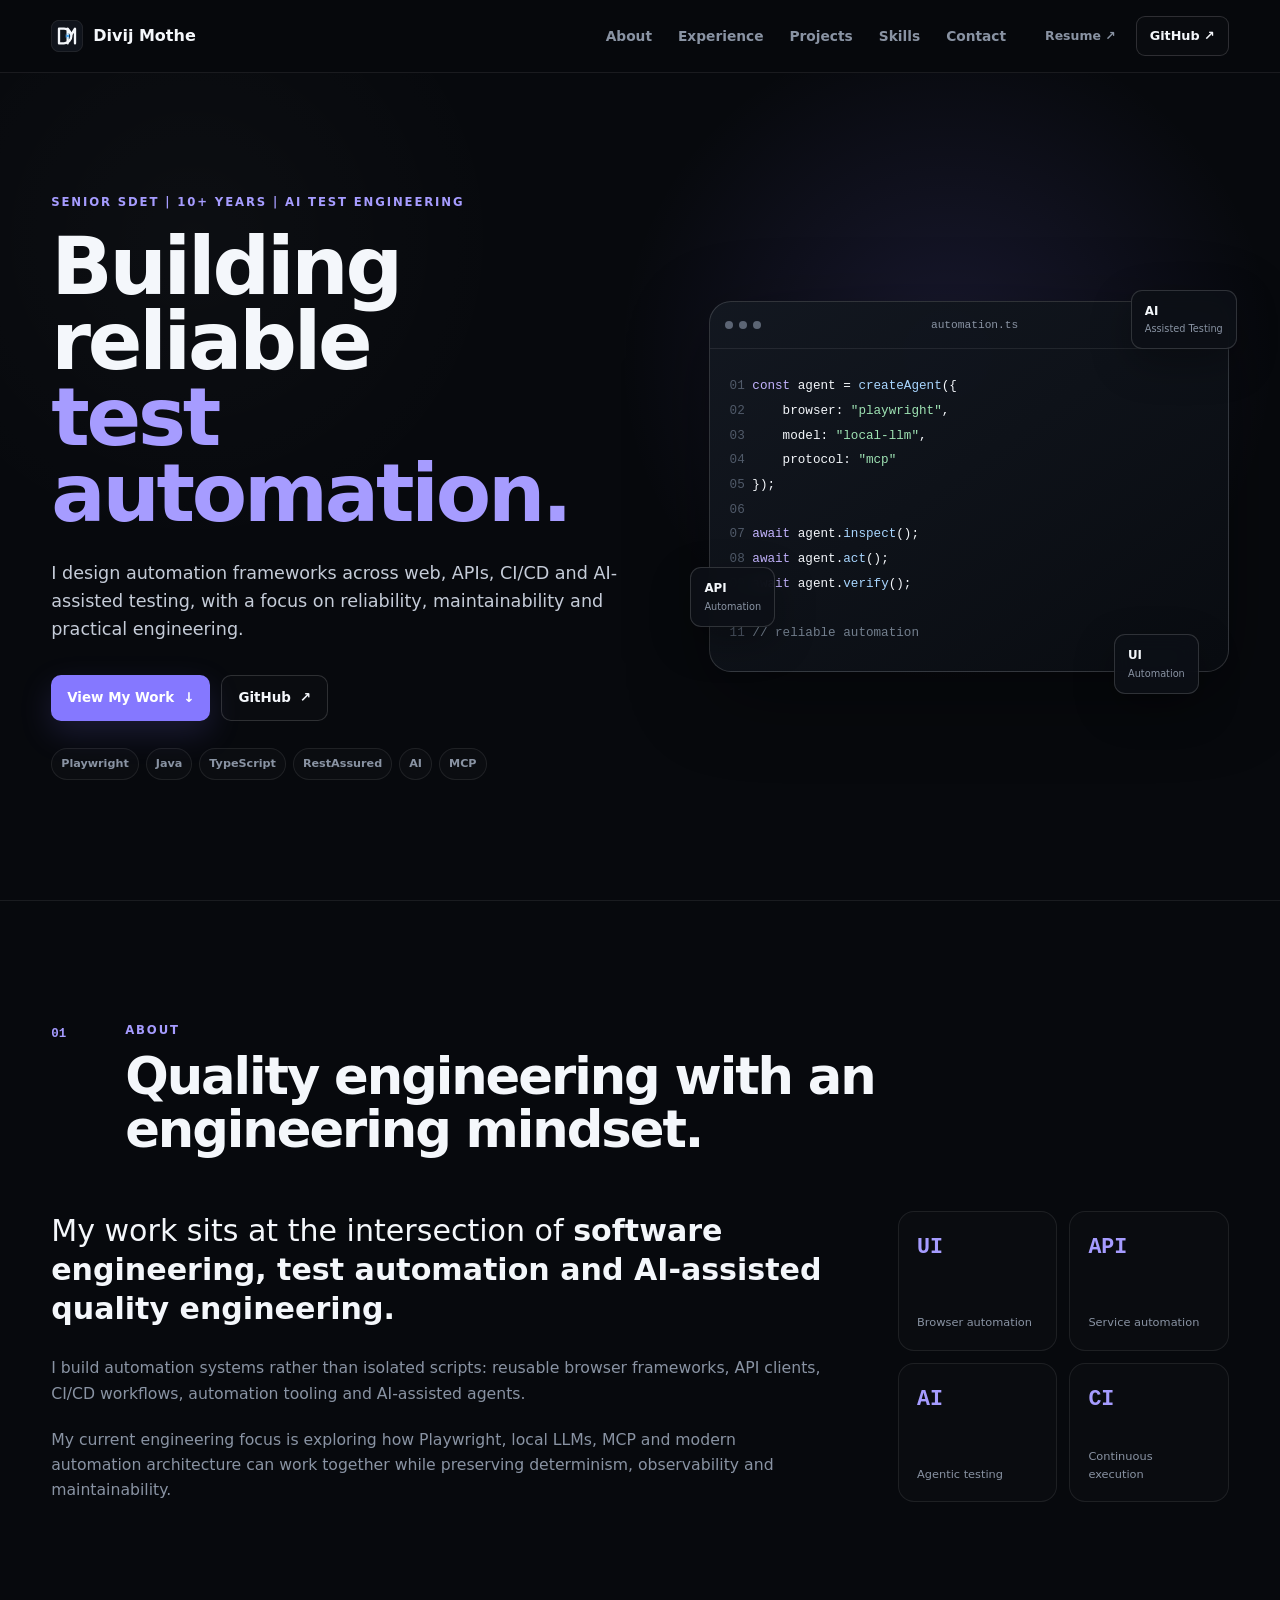
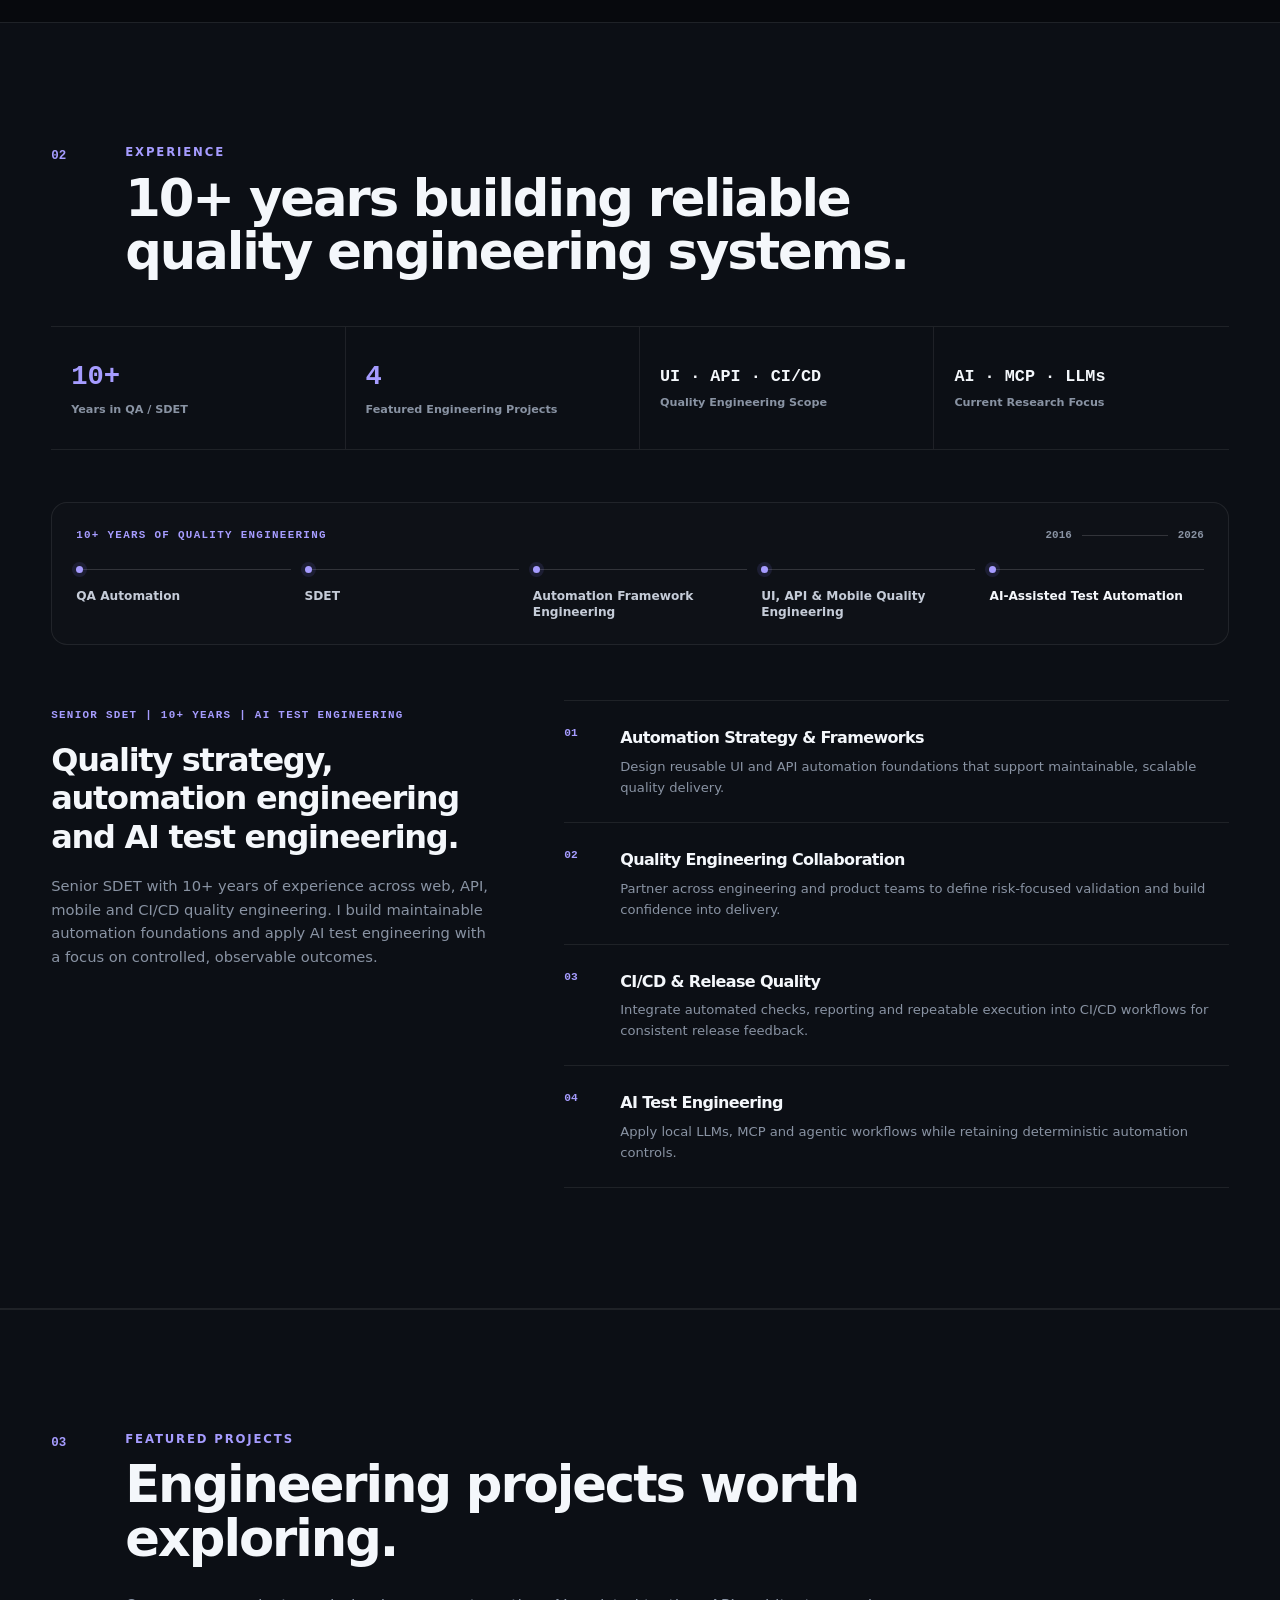
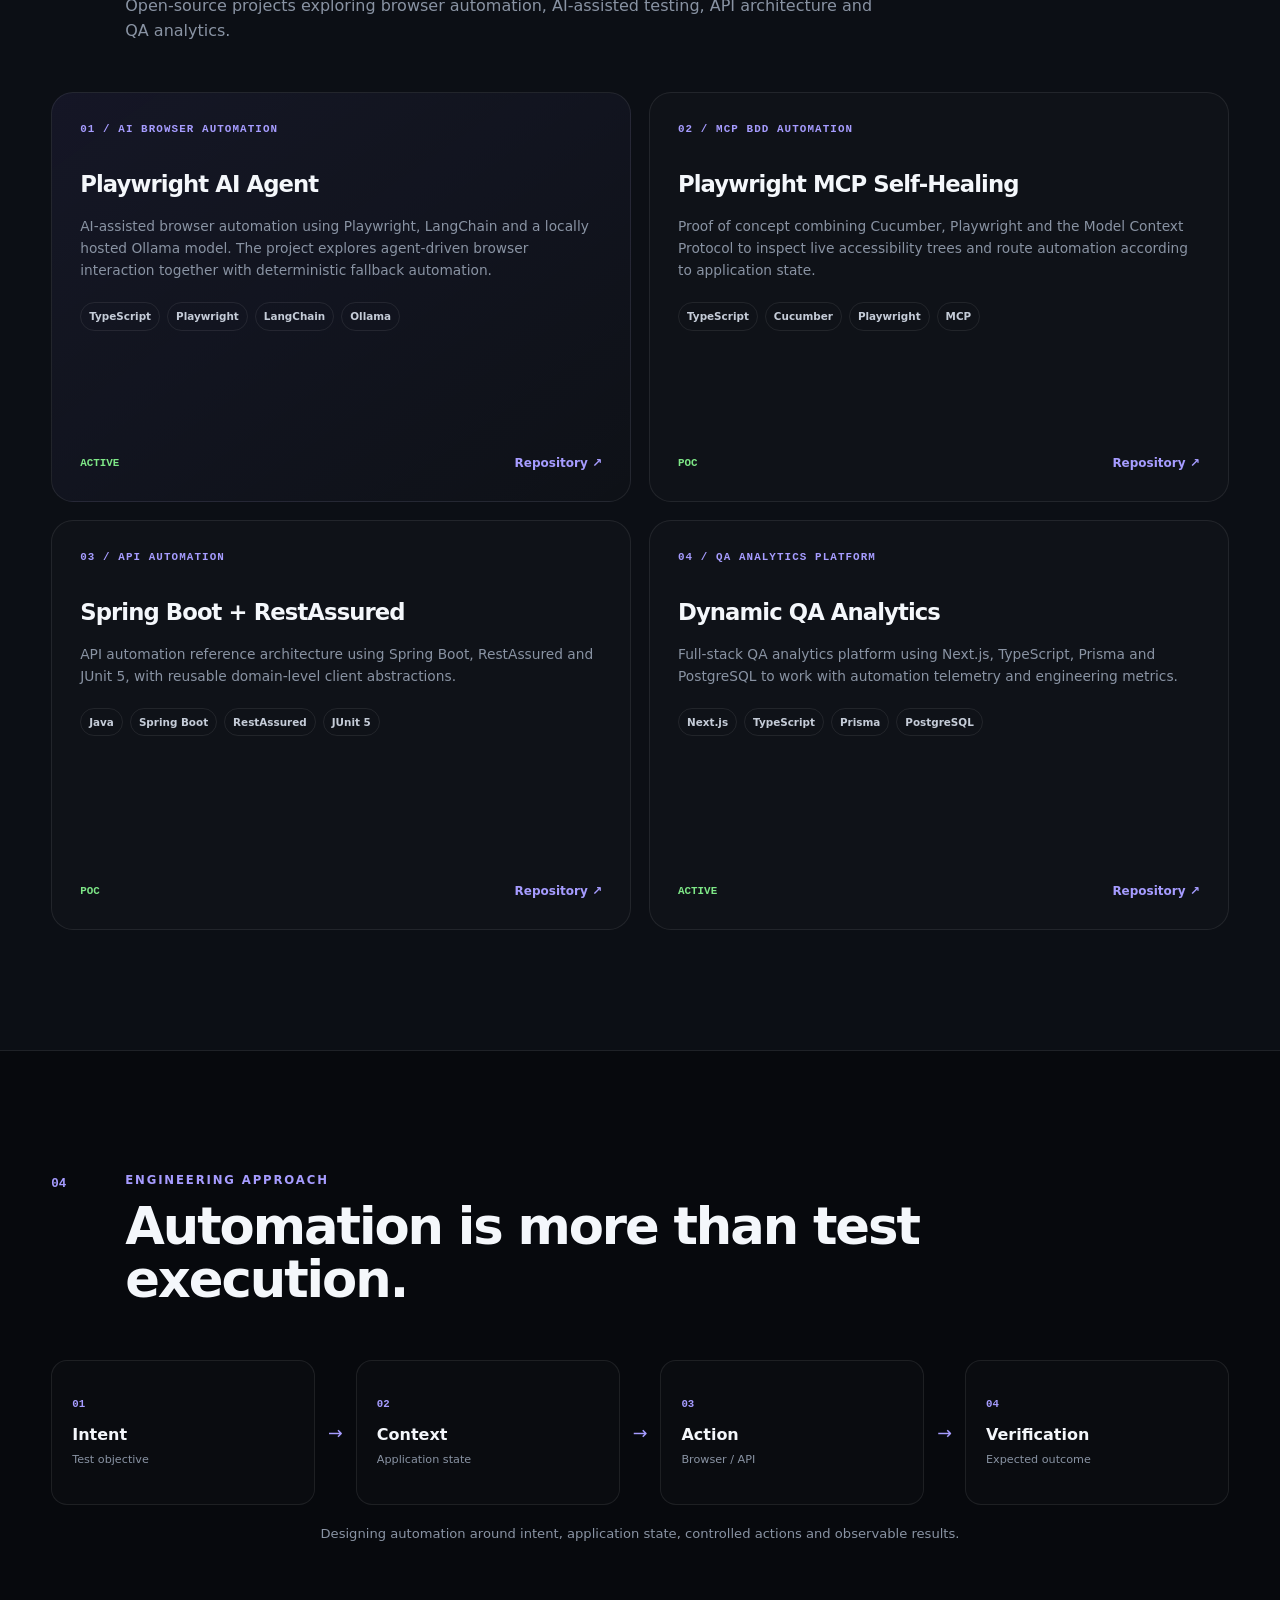
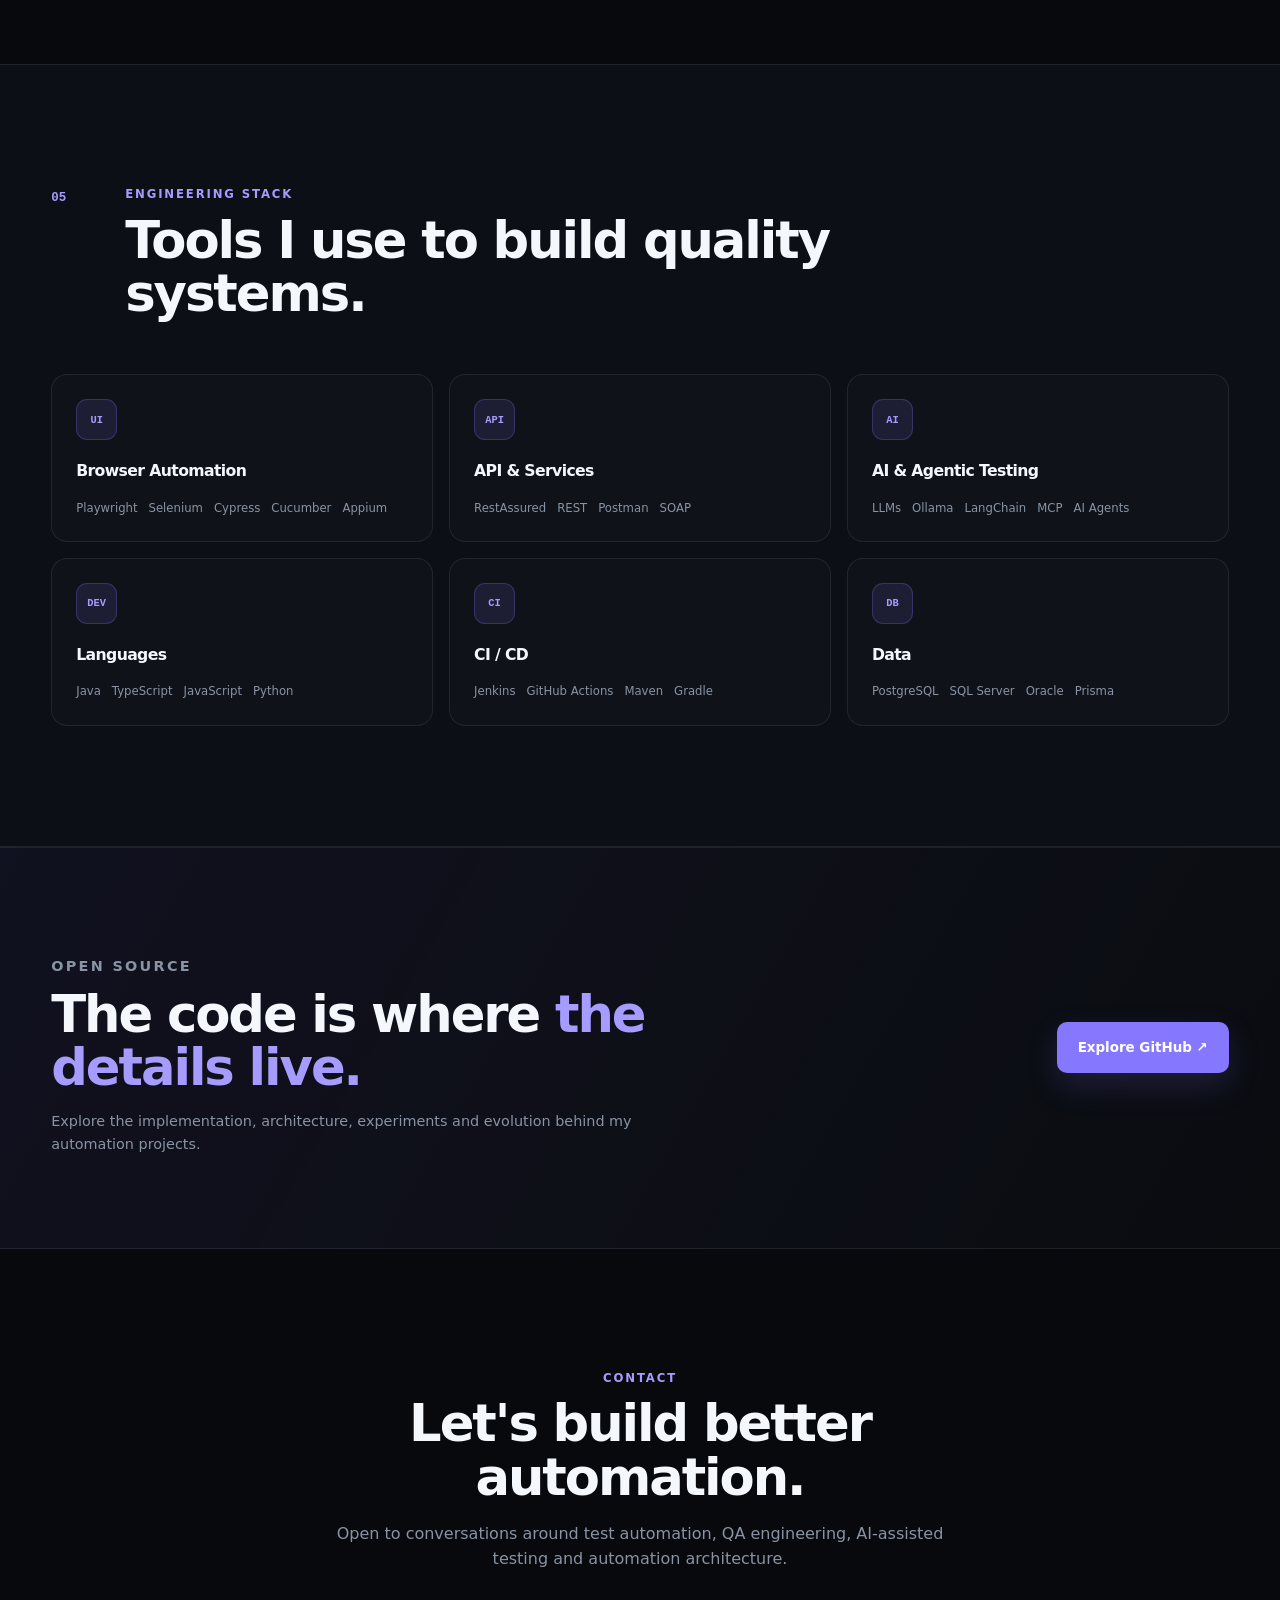
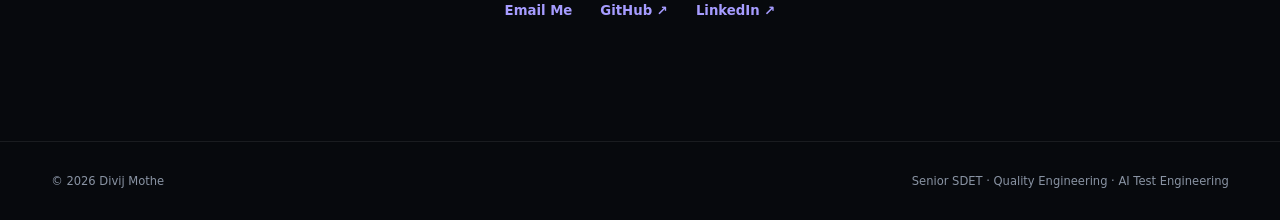
==== index.html @ 2de76a0a "feat: chnages to project cards" ====
<!DOCTYPE html>
<html lang="en">
<head>
    <meta charset="UTF-8">
    <meta name="viewport" content="width=device-width, initial-scale=1.0">

    <title>Divij Mothe | Senior SDET | AI Test Engineering</title>

    <meta
        name="description"
        content="Divij Mothe is a Senior SDET with 10+ years of experience in AI test engineering, test automation, Playwright, Java, TypeScript, REST API automation, MCP and CI/CD."
    >

    <meta name="author" content="Divij Mothe">

    <meta
        property="og:title"
        content="Divij Mothe | Senior SDET | AI Test Engineering"
    >

    <meta
        property="og:description"
        content="Senior SDET with 10+ years of experience building reliable AI test engineering, web, API and CI/CD automation."
    >

    <meta property="og:type" content="website">
    <meta property="og:url" content="https://divijqa.github.io/">

    <meta name="theme-color" content="#07090d">

    <link rel="icon" href="assets/logo.svg" type="image/svg+xml">
    <link rel="stylesheet" href="css/style.css?v=23a2fbc">
</head>

<body>

<header class="site-header">

    <div class="container nav-container">

        <a href="#top" class="brand" aria-label="Divij Mothe home">
            <img class="brand-mark" src="assets/logo.svg" alt="">
            <span>Divij Mothe</span>
        </a>

        <nav class="desktop-nav" aria-label="Primary navigation">
            <a href="#about">About</a>
            <a href="#experience">Experience</a>
            <a href="#projects">Projects</a>
            <a href="#skills">Skills</a>
            <a href="#contact">Contact</a>
        </nav>

        <div class="nav-actions">

            <a
                class="nav-link"
                href="assets/resume.pdf"
                target="_blank"
                rel="noopener noreferrer"
            >
                Resume ↗
            </a>

            <a
                class="nav-github"
                href="https://github.com/divijqa"
                target="_blank"
                rel="noopener noreferrer"
            >
                GitHub ↗
            </a>

        </div>

    </div>

</header>


<main id="top">

    <!-- =========================
         HERO
    ========================== -->

    <section class="hero">

        <div class="container hero-grid">

            <div class="hero-copy">

                <p class="eyebrow">
                    SENIOR SDET | <span data-career-years>10+</span> YEARS | AI TEST ENGINEERING
                </p>

                <h1>
                    Building reliable
                    <span>test automation.</span>
                </h1>

                <p class="hero-description">
                    I design automation frameworks across web, APIs, CI/CD
                    and AI-assisted testing, with a focus on reliability,
                    maintainability and practical engineering.
                </p>

                <div class="hero-actions">

                    <a href="#projects" class="button button-primary">
                        View My Work
                        <span>↓</span>
                    </a>

                    <a
                        href="https://github.com/divijqa"
                        class="button button-secondary"
                        target="_blank"
                        rel="noopener noreferrer"
                    >
                        GitHub
                        <span>↗</span>
                    </a>

                </div>

                <div class="hero-stack">

                    <span>Playwright</span>
                    <span>Java</span>
                    <span>TypeScript</span>
                    <span>RestAssured</span>
                    <span>AI</span>
                    <span>MCP</span>

                </div>

            </div>


            <div class="hero-visual">

                <div class="code-window">

                    <div class="window-bar">

                        <div class="window-dots">
                            <span></span>
                            <span></span>
                            <span></span>
                        </div>

                        <span class="window-title">
                            automation.ts
                        </span>

                    </div>

                    <div class="code-body">

<pre><code><span class="line-number">01</span> <span class="keyword">const</span> agent = <span class="function">createAgent</span>({
<span class="line-number">02</span>     browser: <span class="string">"playwright"</span>,
<span class="line-number">03</span>     model: <span class="string">"local-llm"</span>,
<span class="line-number">04</span>     protocol: <span class="string">"mcp"</span>
<span class="line-number">05</span> });
<span class="line-number">06</span>
<span class="line-number">07</span> <span class="keyword">await</span> agent.<span class="function">inspect</span>();
<span class="line-number">08</span> <span class="keyword">await</span> agent.<span class="function">act</span>();
<span class="line-number">09</span> <span class="keyword">await</span> agent.<span class="function">verify</span>();
<span class="line-number">10</span>
<span class="line-number">11</span> <span class="comment">// reliable automation</span></code></pre>

                    </div>

                </div>


                <div class="visual-badge badge-one">
                    <strong>AI</strong>
                    <span>Assisted Testing</span>
                </div>

                <div class="visual-badge badge-two">
                    <strong>API</strong>
                    <span>Automation</span>
                </div>

                <div class="visual-badge badge-three">
                    <strong>UI</strong>
                    <span>Automation</span>
                </div>

            </div>

        </div>

    </section>


    <!-- =========================
         ABOUT
    ========================== -->

    <section id="about" class="section">

        <div class="container">

            <div class="section-heading">

                <span class="section-number">01</span>

                <div>
                    <p class="section-label">ABOUT</p>

                    <h2>
                        Quality engineering with
                        an engineering mindset.
                    </h2>
                </div>

            </div>


            <div class="about-grid">

                <div class="about-main">

                    <p class="about-lead">
                        My work sits at the intersection of
                        <strong>software engineering, test automation
                        and AI-assisted quality engineering.</strong>
                    </p>

                    <p>
                        I build automation systems rather than isolated
                        scripts: reusable browser frameworks, API clients,
                        CI/CD workflows, automation tooling and AI-assisted
                        agents.
                    </p>

                    <p>
                        My current engineering focus is exploring how
                        Playwright, local LLMs, MCP and modern automation
                        architecture can work together while preserving
                        determinism, observability and maintainability.
                    </p>

                </div>


                <div class="about-aside">

                    <div class="stat-card">
                        <span class="stat-number">UI</span>
                        <span class="stat-label">Browser automation</span>
                    </div>

                    <div class="stat-card">
                        <span class="stat-number">API</span>
                        <span class="stat-label">Service automation</span>
                    </div>

                    <div class="stat-card">
                        <span class="stat-number">AI</span>
                        <span class="stat-label">Agentic testing</span>
                    </div>

                    <div class="stat-card">
                        <span class="stat-number">CI</span>
                        <span class="stat-label">Continuous execution</span>
                    </div>

                </div>

            </div>

        </div>

    </section>


    <!-- =========================
         EXPERIENCE
    ========================== -->

    <section id="experience" class="section section-soft">

        <div class="container">

            <div class="section-heading">

                <span class="section-number">02</span>

                <div>
                    <p class="section-label">EXPERIENCE</p>

                    <h2>
                        <span data-career-years>10+</span> years building reliable
                        quality engineering systems.
                    </h2>
                </div>

            </div>


            <div class="experience-highlights" aria-label="Professional highlights">

                <div class="experience-highlight">
                    <strong data-career-years>10+</strong>
                    <span>Years in QA / SDET</span>
                </div>

                <div class="experience-highlight">
                    <strong>4</strong>
                    <span>Featured Engineering Projects</span>
                </div>

                <div class="experience-highlight">
                    <strong>UI · API · CI/CD</strong>
                    <span>Quality Engineering Scope</span>
                </div>

                <div class="experience-highlight">
                    <strong>AI · MCP · LLMs</strong>
                    <span>Current Research Focus</span>
                </div>

            </div>


            <div class="career-timeline" data-career-start-year="2016" aria-label="Career progression from 2016 to 2026">

                <div class="timeline-heading">
                    <span><span data-career-years>10+</span> YEARS OF QUALITY ENGINEERING</span>

                    <div class="timeline-years" aria-hidden="true">
                        <span>2016</span>
                        <i></i>
                        <span data-career-end-year>2026</span>
                    </div>
                </div>

                <ol class="timeline-stages">
                    <li>QA Automation</li>
                    <li>SDET</li>
                    <li>Automation Framework Engineering</li>
                    <li>UI, API &amp; Mobile Quality Engineering</li>
                    <li>AI-Assisted Test Automation</li>
                </ol>

            </div>


            <div class="experience-grid">

                <div class="experience-summary">

                    <span class="experience-kicker">
                        SENIOR SDET | <span data-career-years>10+</span> YEARS | AI TEST ENGINEERING
                    </span>

                    <h3>
                        Quality strategy, automation
                        engineering and AI test
                        engineering.
                    </h3>

                    <p>
                        Senior SDET with <span data-career-years>10+</span> years of experience across web,
                        API, mobile and CI/CD quality engineering. I build
                        maintainable automation foundations and apply
                        AI test engineering with a focus on controlled,
                        observable outcomes.
                    </p>

                </div>


                <div class="experience-list">

                    <div class="experience-item">

                        <div class="experience-index">
                            01
                        </div>

                        <div>
                            <h3>Automation Strategy & Frameworks</h3>

                            <p>
                                Design reusable UI and API automation
                                foundations that support maintainable,
                                scalable quality delivery.
                            </p>
                        </div>

                    </div>


                    <div class="experience-item">

                        <div class="experience-index">
                            02
                        </div>

                        <div>
                            <h3>Quality Engineering Collaboration</h3>

                            <p>
                                Partner across engineering and product teams
                                to define risk-focused validation and build
                                confidence into delivery.
                            </p>
                        </div>

                    </div>


                    <div class="experience-item">

                        <div class="experience-index">
                            03
                        </div>

                        <div>
                            <h3>CI/CD & Release Quality</h3>

                            <p>
                                Integrate automated checks, reporting and
                                repeatable execution into CI/CD workflows
                                for consistent release feedback.
                            </p>
                        </div>

                    </div>


                    <div class="experience-item">

                        <div class="experience-index">
                            04
                        </div>

                        <div>
                            <h3>AI Test Engineering</h3>

                            <p>
                                Apply local LLMs, MCP and agentic workflows
                                while retaining
                                deterministic automation controls.
                            </p>
                        </div>

                    </div>

                </div>

            </div>

        </div>

    </section>


    <!-- =========================
         PROJECTS
    ========================== -->

    <section id="projects" class="section projects-section">

        <div class="container">

            <div class="section-heading">

                <span class="section-number">03</span>

                <div>
                    <p class="section-label">FEATURED PROJECTS</p>

                    <h2>
                        Engineering projects
                        worth exploring.
                    </h2>
                </div>

            </div>


            <p class="section-intro">
                Open-source projects exploring browser automation,
                AI-assisted testing, API architecture and QA analytics.
            </p>


            <div class="projects-grid">


                <!-- PROJECT 1 -->

                <article class="project-card featured">

                    <div class="project-top">

                        <span class="project-label">01 / AI BROWSER AUTOMATION</span>

                    </div>

                    <h3>
                        Playwright AI Agent
                    </h3>

                    <p>
                        AI-assisted browser automation using Playwright,
                        LangChain and a locally hosted Ollama model.
                        The project explores agent-driven browser
                        interaction together with deterministic fallback
                        automation.
                    </p>

                    <div class="tech-list">

                        <span>TypeScript</span>
                        <span>Playwright</span>
                        <span>LangChain</span>
                        <span>Ollama</span>

                    </div>

                    <div class="project-footer">

                        <span class="project-status">ACTIVE</span>

                        <a
                            href="https://github.com/divijqa/playwright-ai-agent"
                            target="_blank"
                            rel="noopener noreferrer"
                        >
                            Repository ↗
                        </a>

                    </div>

                </article>


                <!-- PROJECT 2 -->

                <article class="project-card">

                    <div class="project-top">

                        <span class="project-label">02 / MCP BDD AUTOMATION</span>

                    </div>

                    <h3>
                        Playwright MCP Self-Healing
                    </h3>

                    <p>
                        Proof of concept combining Cucumber, Playwright
                        and the Model Context Protocol to inspect live
                        accessibility trees and route automation according
                        to application state.
                    </p>

                    <div class="tech-list">

                        <span>TypeScript</span>
                        <span>Cucumber</span>
                        <span>Playwright</span>
                        <span>MCP</span>

                    </div>

                    <div class="project-footer">

                        <span class="project-status">POC</span>

                        <a
                            href="https://github.com/divijqa/playwright-mcp-poc"
                            target="_blank"
                            rel="noopener noreferrer"
                        >
                            Repository ↗
                        </a>

                    </div>

                </article>


                <!-- PROJECT 3 -->

                <article class="project-card">

                    <div class="project-top">

                        <span class="project-label">03 / API AUTOMATION</span>

                    </div>

                    <h3>
                        Spring Boot + RestAssured
                    </h3>

                    <p>
                        API automation reference architecture using
                        Spring Boot, RestAssured and JUnit 5, with
                        reusable domain-level client abstractions.
                    </p>

                    <div class="tech-list">

                        <span>Java</span>
                        <span>Spring Boot</span>
                        <span>RestAssured</span>
                        <span>JUnit 5</span>

                    </div>

                    <div class="project-footer">

                        <span class="project-status">POC</span>

                        <a
                            href="https://github.com/divijqa/springboot-restassured-mcp-poc"
                            target="_blank"
                            rel="noopener noreferrer"
                        >
                            Repository ↗
                        </a>

                    </div>

                </article>


                <!-- PROJECT 4 -->

                <article class="project-card">

                    <div class="project-top">

                        <span class="project-label">04 / QA ANALYTICS PLATFORM</span>

                    </div>

                    <h3>
                        Dynamic QA Analytics
                    </h3>

                    <p>
                        Full-stack QA analytics platform using Next.js,
                        TypeScript, Prisma and PostgreSQL to work with
                        automation telemetry and engineering metrics.
                    </p>

                    <div class="tech-list">

                        <span>Next.js</span>
                        <span>TypeScript</span>
                        <span>Prisma</span>
                        <span>PostgreSQL</span>

                    </div>

                    <div class="project-footer">

                        <span class="project-status">ACTIVE</span>

                        <a
                            href="https://github.com/divijqa/dynamic-qa-dashboard"
                            target="_blank"
                            rel="noopener noreferrer"
                        >
                            Repository ↗
                        </a>

                    </div>

                </article>

            </div>

        </div>

    </section>


    <!-- =========================
         ENGINEERING APPROACH
    ========================== -->

    <section class="section">

        <div class="container">

            <div class="section-heading">

                <span class="section-number">04</span>

                <div>
                    <p class="section-label">
                        ENGINEERING APPROACH
                    </p>

                    <h2>
                        Automation is more than
                        test execution.
                    </h2>
                </div>

            </div>


            <div class="architecture">

                <div class="architecture-node">

                    <span class="node-number">
                        01
                    </span>

                    <strong>
                        Intent
                    </strong>

                    <small>
                        Test objective
                    </small>

                </div>


                <div class="architecture-arrow">
                    →
                </div>


                <div class="architecture-node">

                    <span class="node-number">
                        02
                    </span>

                    <strong>
                        Context
                    </strong>

                    <small>
                        Application state
                    </small>

                </div>


                <div class="architecture-arrow">
                    →
                </div>


                <div class="architecture-node">

                    <span class="node-number">
                        03
                    </span>

                    <strong>
                        Action
                    </strong>

                    <small>
                        Browser / API
                    </small>

                </div>


                <div class="architecture-arrow">
                    →
                </div>


                <div class="architecture-node">

                    <span class="node-number">
                        04
                    </span>

                    <strong>
                        Verification
                    </strong>

                    <small>
                        Expected outcome
                    </small>

                </div>

            </div>


            <p class="architecture-caption">
                Designing automation around intent, application state,
                controlled actions and observable results.
            </p>

        </div>

    </section>


    <!-- =========================
         SKILLS
    ========================== -->

    <section id="skills" class="section section-soft">

        <div class="container">

            <div class="section-heading">

                <span class="section-number">05</span>

                <div>
                    <p class="section-label">
                        ENGINEERING STACK
                    </p>

                    <h2>
                        Tools I use to build
                        quality systems.
                    </h2>
                </div>

            </div>


            <div class="skills-grid">


                <div class="skill-group">

                    <div class="skill-icon">
                        UI
                    </div>

                    <h3>
                        Browser Automation
                    </h3>

                    <div class="skill-items">
                        <span>Playwright</span>
                        <span>Selenium</span>
                        <span>Cypress</span>
                        <span>Cucumber</span>
                        <span>Appium</span>
                    </div>

                </div>


                <div class="skill-group">

                    <div class="skill-icon">
                        API
                    </div>

                    <h3>
                        API & Services
                    </h3>

                    <div class="skill-items">
                        <span>RestAssured</span>
                        <span>REST</span>
                        <span>Postman</span>
                        <span>SOAP</span>
                    </div>

                </div>


                <div class="skill-group">

                    <div class="skill-icon">
                        AI
                    </div>

                    <h3>
                        AI & Agentic Testing
                    </h3>

                    <div class="skill-items">
                        <span>LLMs</span>
                        <span>Ollama</span>
                        <span>LangChain</span>
                        <span>MCP</span>
                        <span>AI Agents</span>
                    </div>

                </div>


                <div class="skill-group">

                    <div class="skill-icon">
                        DEV
                    </div>

                    <h3>
                        Languages
                    </h3>

                    <div class="skill-items">
                        <span>Java</span>
                        <span>TypeScript</span>
                        <span>JavaScript</span>
                        <span>Python</span>
                    </div>

                </div>


                <div class="skill-group">

                    <div class="skill-icon">
                        CI
                    </div>

                    <h3>
                        CI / CD
                    </h3>

                    <div class="skill-items">
                        <span>Jenkins</span>
                        <span>GitHub Actions</span>
                        <span>Maven</span>
                        <span>Gradle</span>
                    </div>

                </div>


                <div class="skill-group">

                    <div class="skill-icon">
                        DB
                    </div>

                    <h3>
                        Data
                    </h3>

                    <div class="skill-items">
                        <span>PostgreSQL</span>
                        <span>SQL Server</span>
                        <span>Oracle</span>
                        <span>Prisma</span>
                    </div>

                </div>

            </div>

        </div>

    </section>


    <!-- =========================
         GITHUB
    ========================== -->

    <section class="github-section">

        <div class="container github-inner">

            <div>

                <p class="section-label">
                    OPEN SOURCE
                </p>

                <h2>
                    The code is where
                    <span>the details live.</span>
                </h2>

                <p>
                    Explore the implementation, architecture,
                    experiments and evolution behind my automation
                    projects.
                </p>

            </div>


            <a
                class="button button-primary button-large"
                href="https://github.com/divijqa"
                target="_blank"
                rel="noopener noreferrer"
            >
                Explore GitHub ↗
            </a>

        </div>

    </section>


    <!-- =========================
         CONTACT
    ========================== -->

    <section id="contact" class="section contact-section">

        <div class="container contact-inner">

            <p class="section-label">
                CONTACT
            </p>

            <h2>
                Let's build better automation.
            </h2>

            <p>
                Open to conversations around test automation,
                QA engineering, AI-assisted testing and
                automation architecture.
            </p>

            <div class="contact-links">

                <a
                    href="mailto:divij.qa99@gmail.com?subject=Portfolio%20Inquiry"
                >
                    Email Me
                </a>

                <a
                    href="https://github.com/divijqa"
                    target="_blank"
                    rel="noopener noreferrer"
                >
                    GitHub ↗
                </a>

                <a
                    href="https://www.linkedin.com/in/divijmothe/"
                    target="_blank"
                    rel="noopener noreferrer"
                >
                    LinkedIn ↗
                </a>

            </div>

        </div>

    </section>

</main>


<footer class="site-footer">

    <div class="container footer-inner">

        <span>
            © <span id="year"></span> Divij Mothe
        </span>

        <span>
            Senior SDET · Quality Engineering · AI Test Engineering
        </span>

    </div>

</footer>


<script src="js/script.js"></script>

</body>
</html>
---- css/style.css ----
:root {
    --bg: #07090d;
    --bg-soft: #0c0f15;
    --surface: #10141c;
    --surface-hover: #151a23;

    --text: #f4f7fb;
    --text-soft: #c5ccd8;
    --muted: #8993a3;

    --border: rgba(255, 255, 255, 0.08);
    --border-strong: rgba(255, 255, 255, 0.15);

    --accent: #8578ff;
    --accent-light: #a69cff;
    --accent-soft: rgba(133, 120, 255, 0.12);

    --success: #7ee787;

    --max-width: 1180px;

    --radius-sm: 10px;
    --radius-md: 16px;
    --radius-lg: 22px;

    --shadow:
        0 24px 80px rgba(0, 0, 0, 0.35);
}


/* ========================================
   RESET
======================================== */

* {
    margin: 0;
    padding: 0;
    box-sizing: border-box;
}

html {
    scroll-behavior: smooth;
}

body {
    min-width: 320px;

    background: var(--bg);
    color: var(--text);

    font-family:
        Inter,
        ui-sans-serif,
        system-ui,
        -apple-system,
        BlinkMacSystemFont,
        "Segoe UI",
        sans-serif;

    line-height: 1.6;

    -webkit-font-smoothing: antialiased;
}

a {
    color: inherit;
    text-decoration: none;
}

::selection {
    background: var(--accent);
    color: #ffffff;
}


/* ========================================
   GLOBAL
======================================== */

.container {
    width: min(92%, var(--max-width));
    margin-inline: auto;
}

.section {
    padding: 120px 0;
}

.section-soft {
    background: var(--bg-soft);

    border-top:
        1px solid var(--border);

    border-bottom:
        1px solid var(--border);
}

.section-heading {
    display: grid;

    grid-template-columns:
        56px
        minmax(0, 1fr);

    gap: 18px;

    align-items: start;
}

.section-number {
    padding-top: 4px;

    color: var(--accent-light);

    font-family:
        "SFMono-Regular",
        Consolas,
        monospace;

    font-size: 0.78rem;
    font-weight: 700;
}

.section-label,
.eyebrow {
    color: var(--accent-light);

    font-size: 0.73rem;
    font-weight: 800;

    letter-spacing: 0.16em;
    text-transform: uppercase;
}

h1,
h2,
h3 {
    letter-spacing: -0.04em;
}

h2 {
    max-width: 850px;

    margin-top: 10px;

    font-size:
        clamp(2.1rem, 4vw, 4rem);

    line-height: 1.04;
}

.section-intro {
    max-width: 760px;

    margin:
        28px 0 48px
        74px;

    color: var(--muted);

    font-size: 1rem;
}


/* ========================================
   HEADER
======================================== */

.site-header {
    position: sticky;
    top: 0;
    z-index: 1000;

    width: 100%;

    border-bottom:
        1px solid var(--border);

    background:
        rgba(7, 9, 13, 0.88);

    backdrop-filter: blur(18px);
    -webkit-backdrop-filter: blur(18px);
}

.nav-container {
    min-height: 72px;

    display: flex;
    align-items: center;

    flex-wrap: nowrap;

    gap: 28px;
}

.brand {
    display: inline-flex;
    align-items: center;

    gap: 10px;

    flex: 0 0 auto;

    white-space: nowrap;

    color: var(--text);

    font-size: 1rem;
    font-weight: 800;
}

.brand-mark {
    width: 32px;
    height: 32px;

    display: block;
    flex: 0 0 auto;
}

.desktop-nav {
    display: flex;
    align-items: center;

    gap: 26px;

    margin-left: auto;
}

.desktop-nav a {
    color: var(--muted);

    font-size: 0.86rem;
    font-weight: 600;

    white-space: nowrap;

    transition: color 160ms ease;
}

.desktop-nav a:hover {
    color: var(--text);
}

.nav-actions {
    display: flex;
    align-items: center;

    gap: 9px;

    flex: 0 0 auto;
}

.nav-link {
    padding:
        8px 11px;

    color: var(--muted);

    font-size: 0.78rem;
    font-weight: 700;

    white-space: nowrap;
}

.nav-link:hover {
    color: var(--text);
}

.nav-github {
    display: inline-flex;
    align-items: center;
    justify-content: center;

    padding:
        9px 13px;

    border:
        1px solid var(--border-strong);

    border-radius: 9px;

    background:
        rgba(255, 255, 255, 0.015);

    color: var(--text);

    font-size: 0.8rem;
    font-weight: 700;

    white-space: nowrap;

    transition:
        border-color 160ms ease,
        background 160ms ease,
        transform 160ms ease;
}

.nav-github:hover {
    border-color: var(--accent);

    background:
        var(--accent-soft);

    transform: translateY(-1px);
}


/* ========================================
   HERO
======================================== */

.hero {
    position: relative;

    min-height:
        calc(100vh - 72px);

    display: flex;
    align-items: center;

    overflow: hidden;

    border-bottom:
        1px solid var(--border);
}

.hero::before {
    content: "";

    position: absolute;
    inset: 0;

    pointer-events: none;

    background:
        radial-gradient(
            circle at 74% 34%,
            rgba(133, 120, 255, 0.14),
            transparent 30%
        ),
        radial-gradient(
            circle at 15% 20%,
            rgba(255, 255, 255, 0.025),
            transparent 25%
        );
}

.hero-grid {
    position: relative;

    display: grid;

    grid-template-columns:
        minmax(0, 1.05fr)
        minmax(370px, 0.95fr);

    align-items: center;

    gap: 82px;
}

.hero-copy {
    max-width: 720px;
}

.hero h1 {
    margin-top: 17px;

    font-size:
        clamp(3.4rem, 6.3vw, 6.2rem);

    line-height: 0.94;

    font-weight: 800;
}

.hero h1 span {
    display: block;

    color: var(--accent-light);
}

.hero-description {
    max-width: 680px;

    margin-top: 27px;

    color: var(--text-soft);

    font-size:
        clamp(1rem, 1.45vw, 1.1rem);
}

.hero-actions {
    display: flex;

    gap: 11px;

    margin-top: 32px;
}

.button {
    min-height: 46px;

    display: inline-flex;
    align-items: center;
    justify-content: center;

    gap: 9px;

    padding:
        0 16px;

    border-radius: 10px;

    font-size: 0.84rem;
    font-weight: 800;

    transition:
        transform 160ms ease,
        border-color 160ms ease,
        background 160ms ease;
}

.button:hover {
    transform: translateY(-2px);
}

.button-primary {
    background: var(--accent);

    color: #ffffff;

    box-shadow:
        0 12px 32px
        rgba(133, 120, 255, 0.17);
}

.button-secondary {
    border:
        1px solid var(--border-strong);

    background:
        rgba(255, 255, 255, 0.015);
}

.button-secondary:hover {
    border-color: var(--accent);
}

.hero-stack {
    display: flex;
    flex-wrap: wrap;

    gap: 7px;

    margin-top: 27px;
}

.hero-stack span {
    padding:
        6px 9px;

    border:
        1px solid var(--border);

    border-radius: 999px;

    color: var(--muted);

    background:
        rgba(255, 255, 255, 0.02);

    font-size: 0.7rem;
    font-weight: 700;
}


/* ========================================
   HERO VISUAL
======================================== */

.hero-visual {
    position: relative;

    min-height: 450px;

    display: flex;
    align-items: center;
    justify-content: center;
}

.code-window {
    position: relative;
    z-index: 2;

    width: 100%;
    max-width: 520px;

    overflow: hidden;

    border:
        1px solid var(--border-strong);

    border-radius: var(--radius-lg);

    background:
        linear-gradient(
            145deg,
            rgba(19, 24, 33, 0.98),
            rgba(9, 12, 17, 0.98)
        );

    box-shadow:
        var(--shadow);
}

.window-bar {
    height: 47px;

    display: flex;
    align-items: center;

    padding:
        0 15px;

    border-bottom:
        1px solid var(--border);
}

.window-dots {
    display: flex;

    gap: 6px;
}

.window-dots span {
    width: 8px;
    height: 8px;

    border-radius: 50%;

    background: #5c6574;
}

.window-title {
    flex: 1;

    margin-right: 24px;

    text-align: center;

    color: var(--muted);

    font-family:
        "SFMono-Regular",
        Consolas,
        monospace;

    font-size: 0.7rem;
}

.code-body {
    padding:
        25px 20px;
}

.code-body pre {
    overflow-x: auto;

    font-family:
        "SFMono-Regular",
        Consolas,
        monospace;

    font-size: 0.79rem;

    line-height: 1.95;
}

.line-number {
    color: #505a69;
}

.keyword {
    color: #c4b4ff;
}

.function {
    color: #a8d6ff;
}

.string {
    color: #9ee2b3;
}

.comment {
    color: #737f8e;
}

.visual-badge {
    position: absolute;
    z-index: 3;

    display: flex;
    flex-direction: column;

    gap: 1px;

    padding:
        11px 13px;

    border:
        1px solid var(--border-strong);

    border-radius: 11px;

    background:
        rgba(12, 16, 22, 0.92);

    backdrop-filter: blur(10px);

    box-shadow:
        0 14px 40px
        rgba(0, 0, 0, 0.3);
}

.visual-badge strong {
    color: var(--text);

    font-size: 0.74rem;
}

.visual-badge span {
    color: var(--muted);

    font-size: 0.61rem;
}

.badge-one {
    top: 28px;
    right: -8px;
}

.badge-two {
    bottom: 85px;
    left: -18px;
}

.badge-three {
    right: 30px;
    bottom: 18px;
}


/* ========================================
   ABOUT
======================================== */

.about-grid {
    display: grid;

    grid-template-columns:
        minmax(0, 1.4fr)
        minmax(280px, 0.6fr);

    gap: 75px;

    margin-top: 55px;
}

.about-main {
    max-width: 790px;
}

.about-main p {
    color: var(--muted);

    font-size: 0.98rem;
}

.about-main p + p {
    margin-top: 21px;
}

.about-lead {
    margin-bottom: 27px;

    color: var(--text) !important;

    font-size:
        clamp(1.4rem, 2.35vw, 2.05rem) !important;

    line-height: 1.3;
}

.about-aside {
    display: grid;

    grid-template-columns:
        repeat(2, 1fr);

    gap: 12px;
}

.stat-card {
    min-height: 125px;

    display: flex;
    flex-direction: column;
    justify-content: space-between;

    padding: 18px;

    border:
        1px solid var(--border);

    border-radius:
        var(--radius-md);

    background:
        rgba(255, 255, 255, 0.015);
}

.stat-number {
    color: var(--accent-light);

    font-family:
        "SFMono-Regular",
        Consolas,
        monospace;

    font-size: 1.35rem;
    font-weight: 800;
}

.stat-label {
    color: var(--muted);

    font-size: 0.71rem;
}


/* ========================================
   EXPERIENCE
======================================== */

.experience-grid {
    display: grid;

    grid-template-columns:
        minmax(0, 0.8fr)
        minmax(0, 1.2fr);

    gap: 70px;

    margin-top: 55px;
}

.experience-summary {
    max-width: 520px;
}

.experience-kicker {
    color: var(--accent-light);

    font-family:
        "SFMono-Regular",
        Consolas,
        monospace;

    font-size: 0.68rem;
    font-weight: 800;

    letter-spacing: 0.12em;
}

.experience-summary h3 {
    margin-top: 15px;

    font-size:
        clamp(1.4rem, 2.5vw, 2rem);

    line-height: 1.2;
}

.experience-summary p {
    margin-top: 18px;

    color: var(--muted);

    font-size: 0.92rem;
}

.experience-highlights {
    display: grid;
    grid-template-columns: repeat(4, minmax(0, 1fr));

    margin-top: 48px;

    border-top: 1px solid var(--border);
    border-bottom: 1px solid var(--border);
}

.experience-highlight {
    min-height: 122px;

    display: flex;
    flex-direction: column;
    justify-content: center;

    padding: 20px;

    border-right: 1px solid var(--border);
}

.experience-highlight:last-child {
    border-right: 0;
}

.experience-highlight strong {
    color: var(--text);

    font-family:
        "SFMono-Regular",
        Consolas,
        monospace;

    font-size: 1.05rem;
    font-weight: 800;
    line-height: 1.3;
}

.experience-highlight:first-child strong,
.experience-highlight:nth-child(2) strong {
    color: var(--accent-light);

    font-size: 1.7rem;
}

.experience-highlight span {
    margin-top: 7px;

    color: var(--muted);

    font-size: 0.7rem;
    font-weight: 700;
    line-height: 1.35;
}

.career-timeline {
    margin-top: 52px;
    padding: 24px;

    border: 1px solid var(--border);
    border-radius: var(--radius-md);

    background: rgba(255, 255, 255, 0.012);
}

.timeline-heading {
    display: flex;
    align-items: center;
    justify-content: space-between;
    gap: 28px;

    color: var(--accent-light);

    font-family:
        "SFMono-Regular",
        Consolas,
        monospace;

    font-size: 0.68rem;
    font-weight: 800;
    letter-spacing: 0.12em;
}

.timeline-years {
    display: flex;
    align-items: center;
    gap: 10px;

    color: var(--muted);

    letter-spacing: 0;
}

.timeline-years i {
    width: 86px;
    height: 1px;

    background: var(--border-strong);
}

.timeline-stages {
    display: grid;
    grid-template-columns: repeat(5, minmax(0, 1fr));
    gap: 14px;

    margin-top: 24px;
    padding: 0;

    list-style: none;
}

.timeline-stages li {
    position: relative;

    padding-top: 18px;

    border-top: 1px solid var(--border-strong);

    color: var(--text-soft);

    font-size: 0.76rem;
    font-weight: 700;
    line-height: 1.35;
}

.timeline-stages li::before {
    content: "";

    position: absolute;
    top: -4px;
    left: 0;

    width: 7px;
    height: 7px;

    border-radius: 50%;

    background: var(--accent-light);
    box-shadow: 0 0 0 4px var(--accent-soft);
}

.timeline-stages li:last-child {
    color: var(--text);
}

.experience-list {
    display: flex;
    flex-direction: column;

    border-top:
        1px solid var(--border);
}

.experience-item {
    display: grid;

    grid-template-columns:
        42px
        1fr;

    gap: 14px;

    padding:
        24px 0;

    border-bottom:
        1px solid var(--border);
}

.experience-index {
    color: var(--accent-light);

    font-family:
        "SFMono-Regular",
        Consolas,
        monospace;

    font-size: 0.7rem;
    font-weight: 700;
}

.experience-item h3 {
    font-size: 1rem;
}

.experience-item p {
    margin-top: 5px;

    color: var(--muted);

    font-size: 0.82rem;
}


/* ========================================
   PROJECTS
======================================== */

.projects-section {
    background: var(--bg-soft);

    border-top:
        1px solid var(--border);

    border-bottom:
        1px solid var(--border);
}

.projects-grid {
    display: grid;

    grid-template-columns:
        repeat(2, minmax(0, 1fr));

    gap: 18px;
}

.project-card {
    min-height: 410px;

    display: flex;
    flex-direction: column;

    padding: 28px;

    border:
        1px solid var(--border);

    border-radius:
        var(--radius-lg);

    background:
        rgba(255, 255, 255, 0.015);

    transition:
        transform 180ms ease,
        border-color 180ms ease,
        background 180ms ease;
}

.project-card:hover {
    transform: translateY(-5px);

    border-color:
        rgba(133, 120, 255, 0.38);

    background:
        var(--surface-hover);
}

.project-card.featured {
    background:
        linear-gradient(
            145deg,
            rgba(133, 120, 255, 0.075),
            rgba(255, 255, 255, 0.012)
        );
}

.project-top {
    display: flex;
    align-items: center;
}

.project-label {
    color: var(--accent-light);

    font-family:
        "SFMono-Regular",
        Consolas,
        monospace;

    font-size: 0.68rem;
    font-weight: 800;
    letter-spacing: 0.1em;
}

.project-card h3 {
    margin-top: 28px;

    font-size: 1.42rem;
}

.project-card p {
    margin-top: 12px;

    color: var(--muted);

    font-size: 0.86rem;
}

.tech-list {
    display: flex;
    flex-wrap: wrap;

    gap: 7px;

    margin-top: 21px;
}

.tech-list span {
    padding:
        5px 8px;

    border:
        1px solid var(--border);

    border-radius: 999px;

    color: var(--text-soft);

    font-size: 0.65rem;
    font-weight: 700;
}

.project-footer {
    margin-top: auto;

    padding-top: 30px;

    display: flex;
    align-items: center;
    justify-content: space-between;

    gap: 20px;
}

.project-status {
    color: var(--success);

    font-family:
        "SFMono-Regular",
        Consolas,
        monospace;

    font-size: 0.68rem;
    font-weight: 700;
}

.project-footer a {
    color: var(--accent-light);

    font-size: 0.75rem;
    font-weight: 800;
}


/* ========================================
   ARCHITECTURE
======================================== */

.architecture {
    display: grid;

    grid-template-columns:
        1fr
        auto
        1fr
        auto
        1fr
        auto
        1fr;

    align-items: stretch;

    margin-top: 54px;
}

.architecture-node {
    min-height: 145px;

    display: flex;
    flex-direction: column;
    justify-content: center;

    padding: 20px;

    border:
        1px solid var(--border);

    border-radius: var(--radius-md);

    background:
        rgba(255, 255, 255, 0.015);
}

.node-number {
    color: var(--accent-light);

    font-family:
        "SFMono-Regular",
        Consolas,
        monospace;

    font-size: 0.67rem;
    font-weight: 700;
}

.architecture-node strong {
    margin-top: 8px;

    font-size: 1rem;
}

.architecture-node small {
    margin-top: 4px;

    color: var(--muted);

    font-size: 0.7rem;
}

.architecture-arrow {
    display: grid;
    place-items: center;

    padding: 0 13px;

    color: var(--accent-light);

    font-size: 1.1rem;
}

.architecture-caption {
    margin-top: 18px;

    color: var(--muted);

    font-size: 0.82rem;

    text-align: center;
}


/* ========================================
   SKILLS
======================================== */

.skills-grid {
    display: grid;

    grid-template-columns:
        repeat(3, minmax(0, 1fr));

    gap: 16px;

    margin-top: 54px;
}

.skill-group {
    padding: 24px;

    border:
        1px solid var(--border);

    border-radius:
        var(--radius-md);

    background:
        rgba(255, 255, 255, 0.014);
}

.skill-icon {
    width: 41px;
    height: 41px;

    display: grid;
    place-items: center;

    margin-bottom: 18px;

    border:
        1px solid
        rgba(133, 120, 255, 0.25);

    border-radius: 11px;

    background:
        var(--accent-soft);

    color: var(--accent-light);

    font-family:
        "SFMono-Regular",
        Consolas,
        monospace;

    font-size: 0.65rem;
    font-weight: 800;
}

.skill-group h3 {
    font-size: 0.98rem;
}

.skill-items {
    display: flex;
    flex-wrap: wrap;

    gap: 7px 11px;

    margin-top: 15px;
}

.skill-items span {
    color: var(--muted);

    font-size: 0.73rem;
}


/* ========================================
   GITHUB
======================================== */

.github-section {
    padding: 92px 0;

    border-top:
        1px solid var(--border);

    border-bottom:
        1px solid var(--border);

    background:
        linear-gradient(
            120deg,
            rgba(133, 120, 255, 0.08),
            rgba(255, 255, 255, 0.012)
        );
}

.github-inner {
    display: flex;
    align-items: center;
    justify-content: space-between;

    gap: 45px;
}

.github-inner h2 {
    max-width: 700px;
}

.github-inner h2 span {
    color: var(--accent-light);
}

.github-inner p {
    max-width: 650px;

    margin-top: 15px;

    color: var(--muted);

    font-size: 0.9rem;
}

.button-large {
    min-height: 51px;

    padding:
        0 21px;

    white-space: nowrap;
}


/* ========================================
   CONTACT
======================================== */

.contact-section {
    text-align: center;
}

.contact-inner {
    max-width: 800px;
}

.contact-inner h2 {
    margin-inline: auto;
}

.contact-inner > p:not(.section-label) {
    max-width: 620px;

    margin:
        17px auto 0;

    color: var(--muted);
}

.contact-links {
    display: flex;
    justify-content: center;

    gap: 28px;

    margin-top: 28px;
}

.contact-links a {
    color: var(--accent-light);

    font-size: 0.83rem;
    font-weight: 800;
}


/* ========================================
   FOOTER
======================================== */

.site-footer {
    border-top:
        1px solid var(--border);

    color: var(--muted);

    font-size: 0.72rem;
}

.footer-inner {
    min-height: 78px;

    display: flex;
    align-items: center;
    justify-content: space-between;

    gap: 20px;
}


/* ========================================
   TABLET
======================================== */

@media (max-width: 1050px) {

    .desktop-nav {
        display: none;
    }

    .nav-actions {
        margin-left: auto;
    }

    .hero-grid {
        grid-template-columns: 1fr;

        gap: 55px;
    }

    .hero {
        padding:
            90px 0;
    }

    .hero-visual {
        min-height: 0;

        display: grid;
        grid-template-columns: repeat(3, minmax(0, 1fr));
        gap: 12px;
    }

    .code-window {
        grid-column: 1 / -1;
    }

    .visual-badge {
        position: static;

        min-height: 82px;

        justify-content: center;

        padding: 12px;
    }

    .about-grid {
        grid-template-columns: 1fr;

        gap: 35px;
    }

    .experience-grid {
        grid-template-columns: 1fr;

        gap: 35px;
    }

    .experience-highlights {
        grid-template-columns: repeat(2, minmax(0, 1fr));
    }

    .experience-highlight:nth-child(2) {
        border-right: 0;
    }

    .experience-highlight:nth-child(-n + 2) {
        border-bottom: 1px solid var(--border);
    }

    .projects-grid {
        grid-template-columns: 1fr;
    }

    .skills-grid {
        grid-template-columns:
            repeat(2, minmax(0, 1fr));
    }

    .architecture {
        grid-template-columns: 1fr;

        gap: 10px;
    }

    .architecture-arrow {
        height: 20px;

        transform: rotate(90deg);
    }

}


/* ========================================
   MOBILE
======================================== */

@media (max-width: 760px) {

    .section {
        padding: 85px 0;
    }

    .nav-container {
        min-height: 64px;
    }

    .desktop-nav {
        display: none;
    }

    .nav-actions {
        margin-left: auto;
    }

    .nav-link {
        display: none;
    }

    .nav-github {
        padding:
            8px 10px;
    }

    .hero {
        min-height: auto;

        padding:
            78px 0;
    }

    .hero h1 {
        font-size:
            clamp(3rem, 15vw, 5rem);
    }

    .hero-actions {
        flex-wrap: wrap;
    }

    .experience-highlights {
        grid-template-columns: 1fr;
    }

    .experience-highlight,
    .experience-highlight:nth-child(2) {
        min-height: 0;
        padding: 18px 0;

        border-right: 0;
        border-bottom: 1px solid var(--border);
    }

    .experience-highlight:last-child {
        border-bottom: 0;
    }

    .career-timeline {
        padding: 20px;
    }

    .timeline-heading {
        align-items: flex-start;
        flex-direction: column;
        gap: 12px;
    }

    .timeline-stages {
        grid-template-columns: 1fr;
        gap: 0;
    }

    .timeline-stages li {
        padding: 15px 0 15px 19px;

        border-top: 0;
        border-left: 1px solid var(--border-strong);
    }

    .timeline-stages li::before {
        top: 19px;
        left: -4px;
    }

    .hero-visual {
        min-height: 0;
    }

    .visual-badge {
        display: flex;
    }

    .section-heading {
        grid-template-columns: 42px 1fr;

        gap: 12px;
    }

    .section-intro {
        margin-left: 54px;
    }

    .about-aside {
        grid-template-columns:
            repeat(2, minmax(0, 1fr));
    }

    .skills-grid {
        grid-template-columns: 1fr;
    }

    .github-inner {
        flex-direction: column;

        align-items: flex-start;
    }

    .footer-inner {
        flex-direction: column;

        justify-content: center;

        padding:
            22px 0;
    }

}


/* ========================================
   SMALL MOBILE
======================================== */

@media (max-width: 500px) {

    .container {
        width: min(91%, var(--max-width));
    }

    .section-heading {
        grid-template-columns: 1fr;
    }

    .section-intro {
        margin-left: 0;
    }

    .hero-stack {
        gap: 6px;
    }

    .hero-stack span {
        font-size: 0.65rem;
    }

    .project-card {
        min-height: 390px;

        padding: 23px;
    }

    .code-body {
        padding:
            20px 14px;
    }

    .code-body pre {
        font-size: 0.67rem;
    }

    .about-aside {
        grid-template-columns: 1fr 1fr;
    }

}
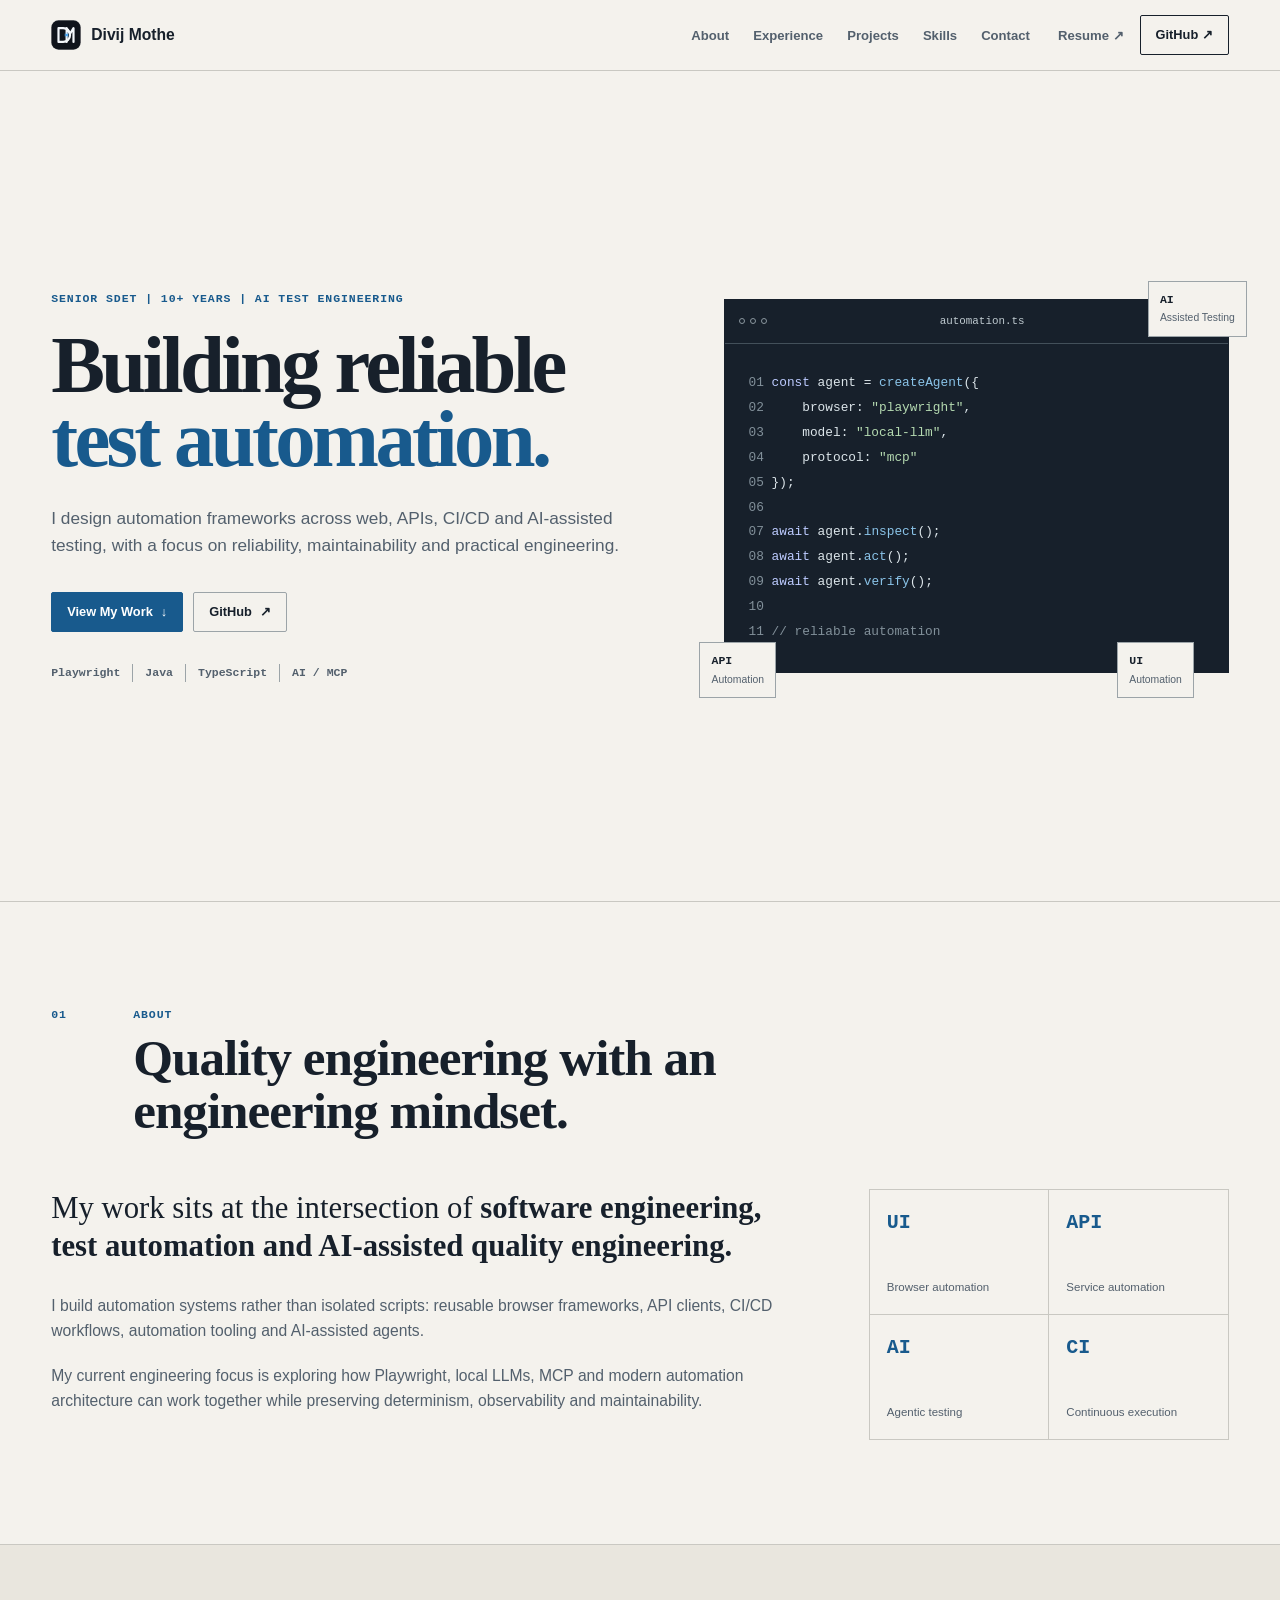
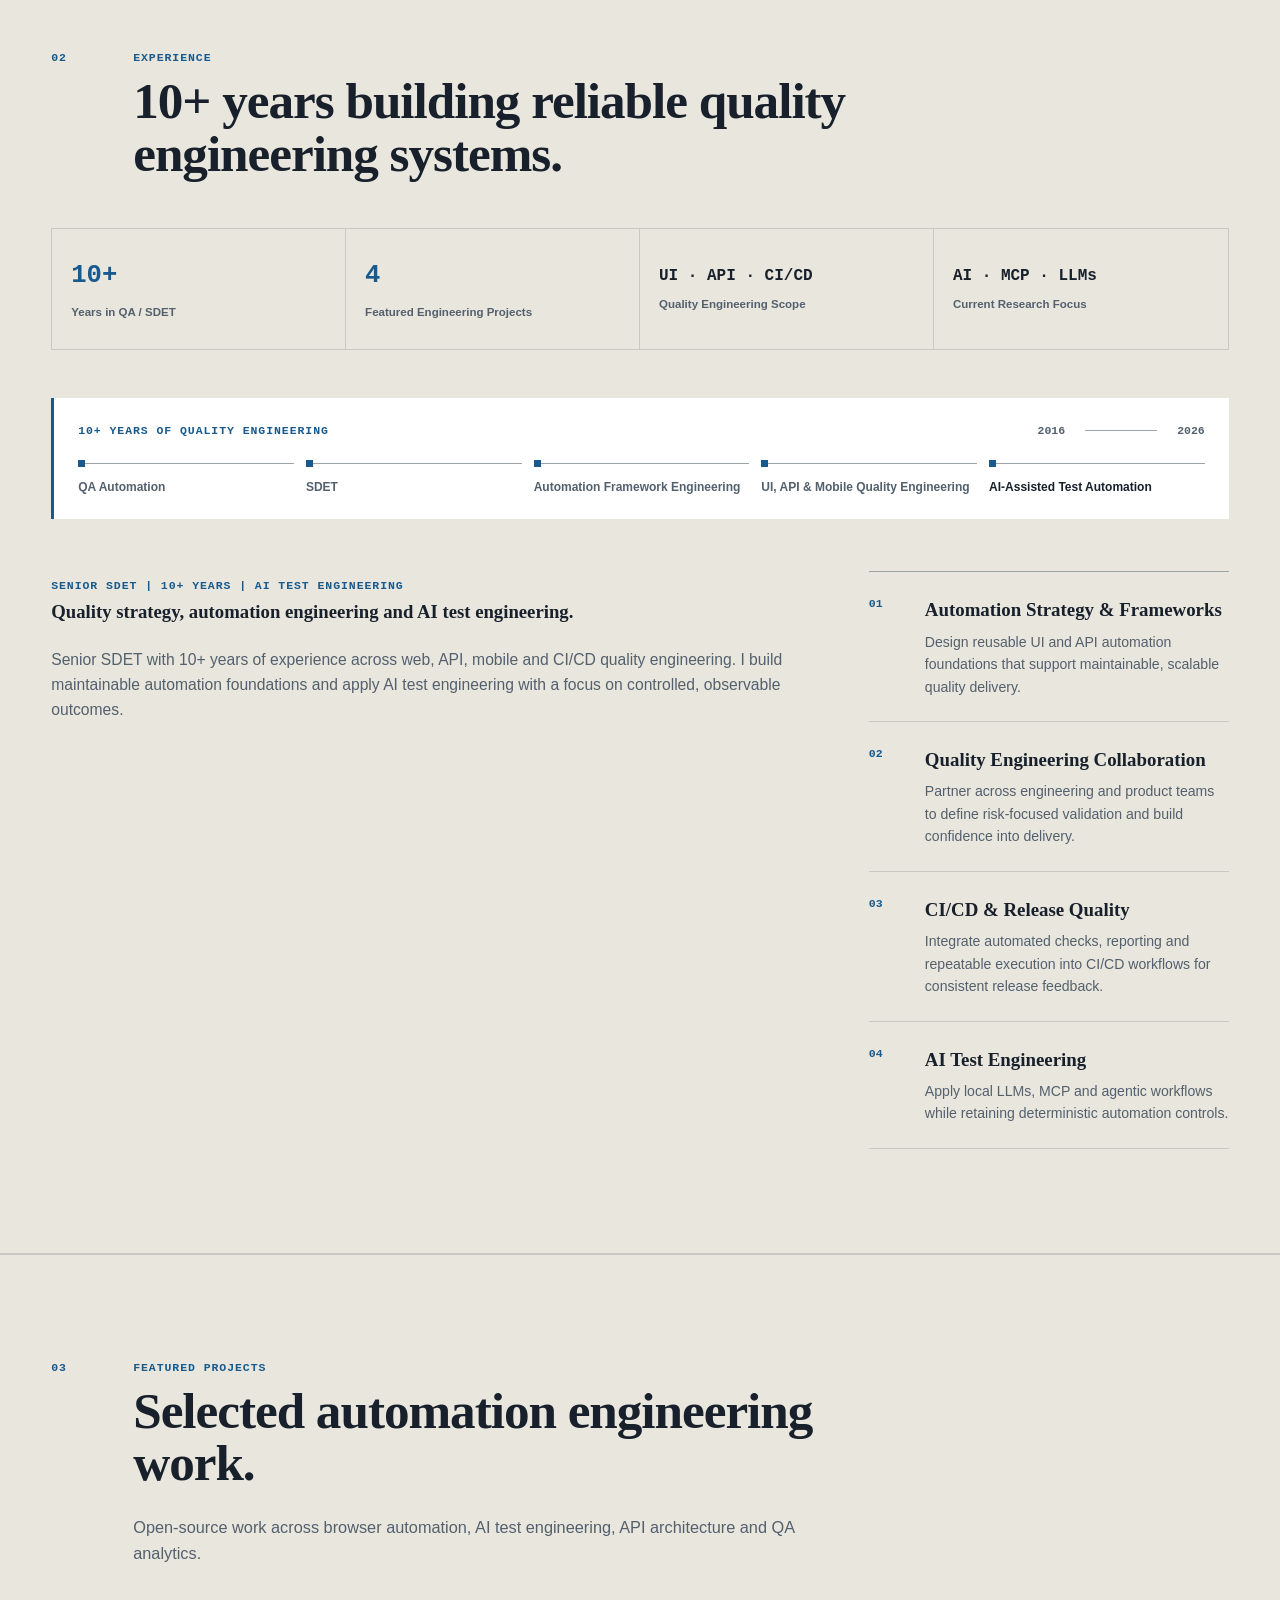
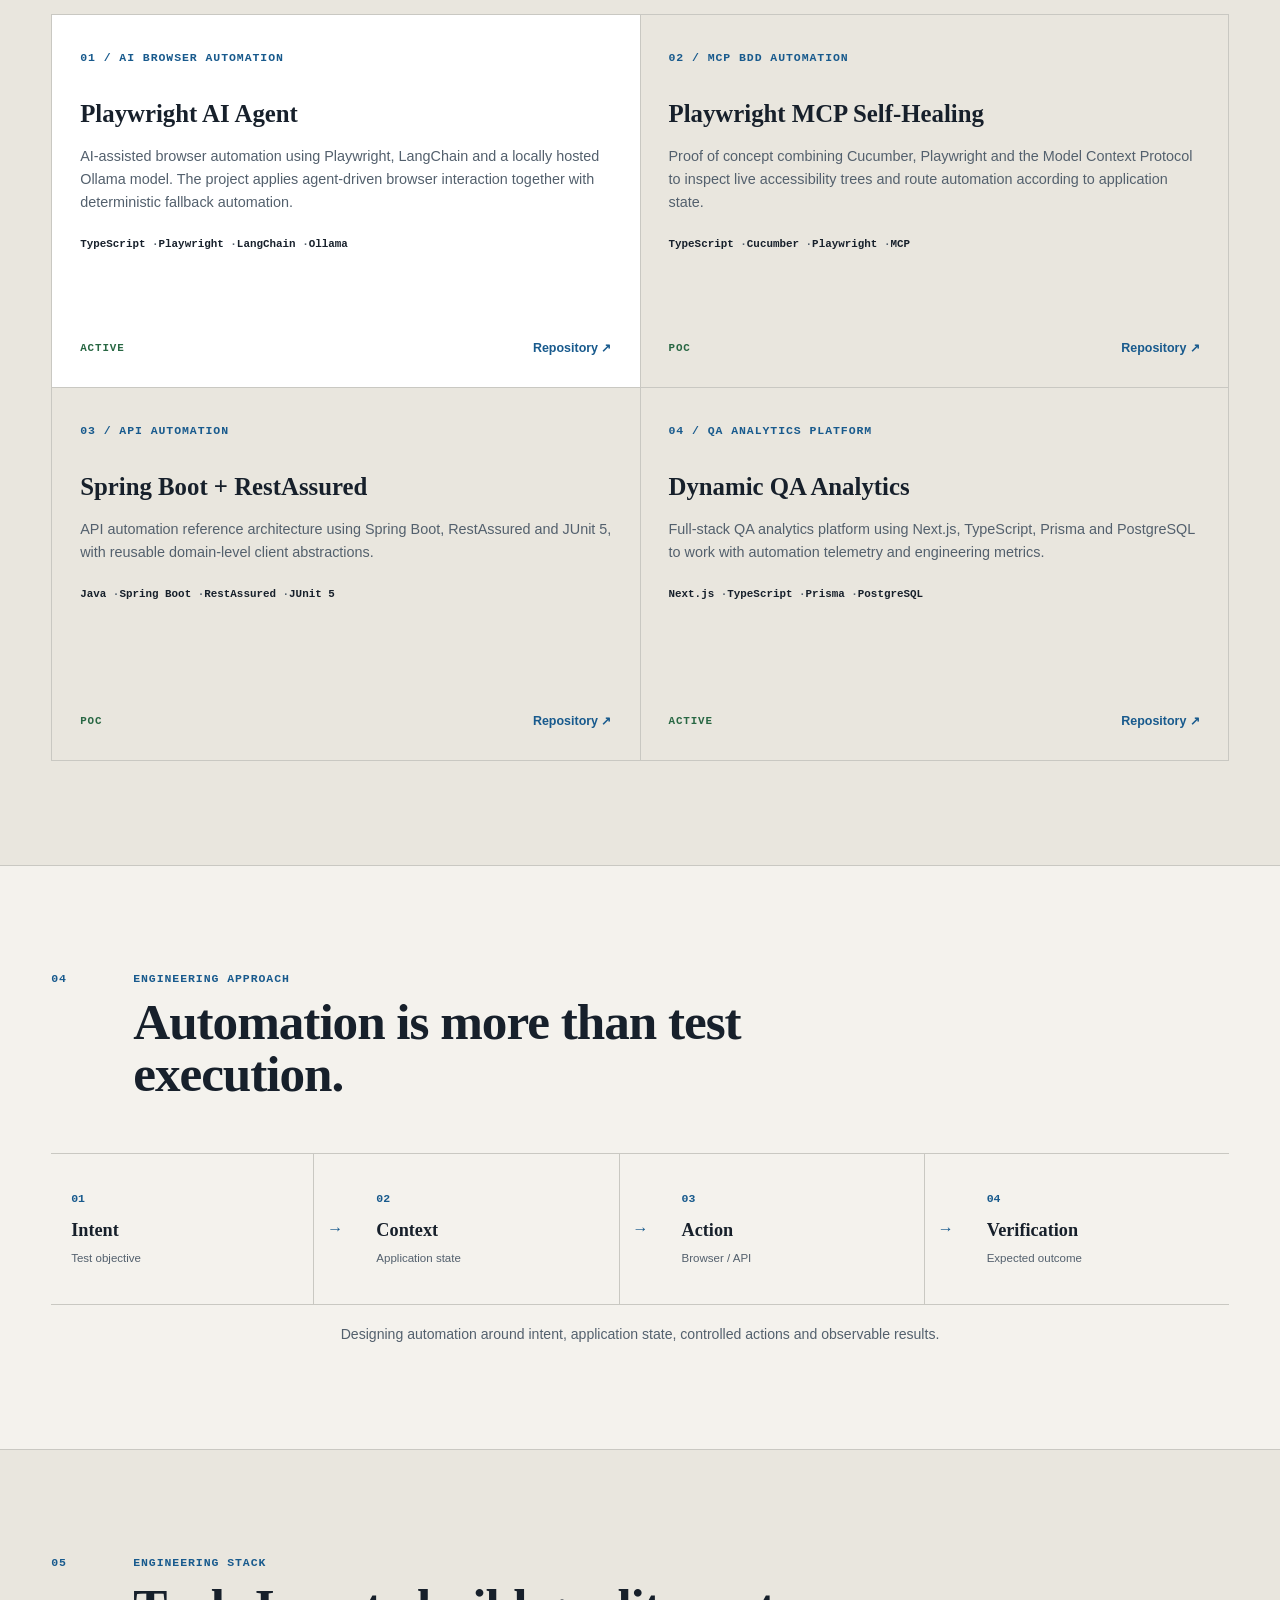
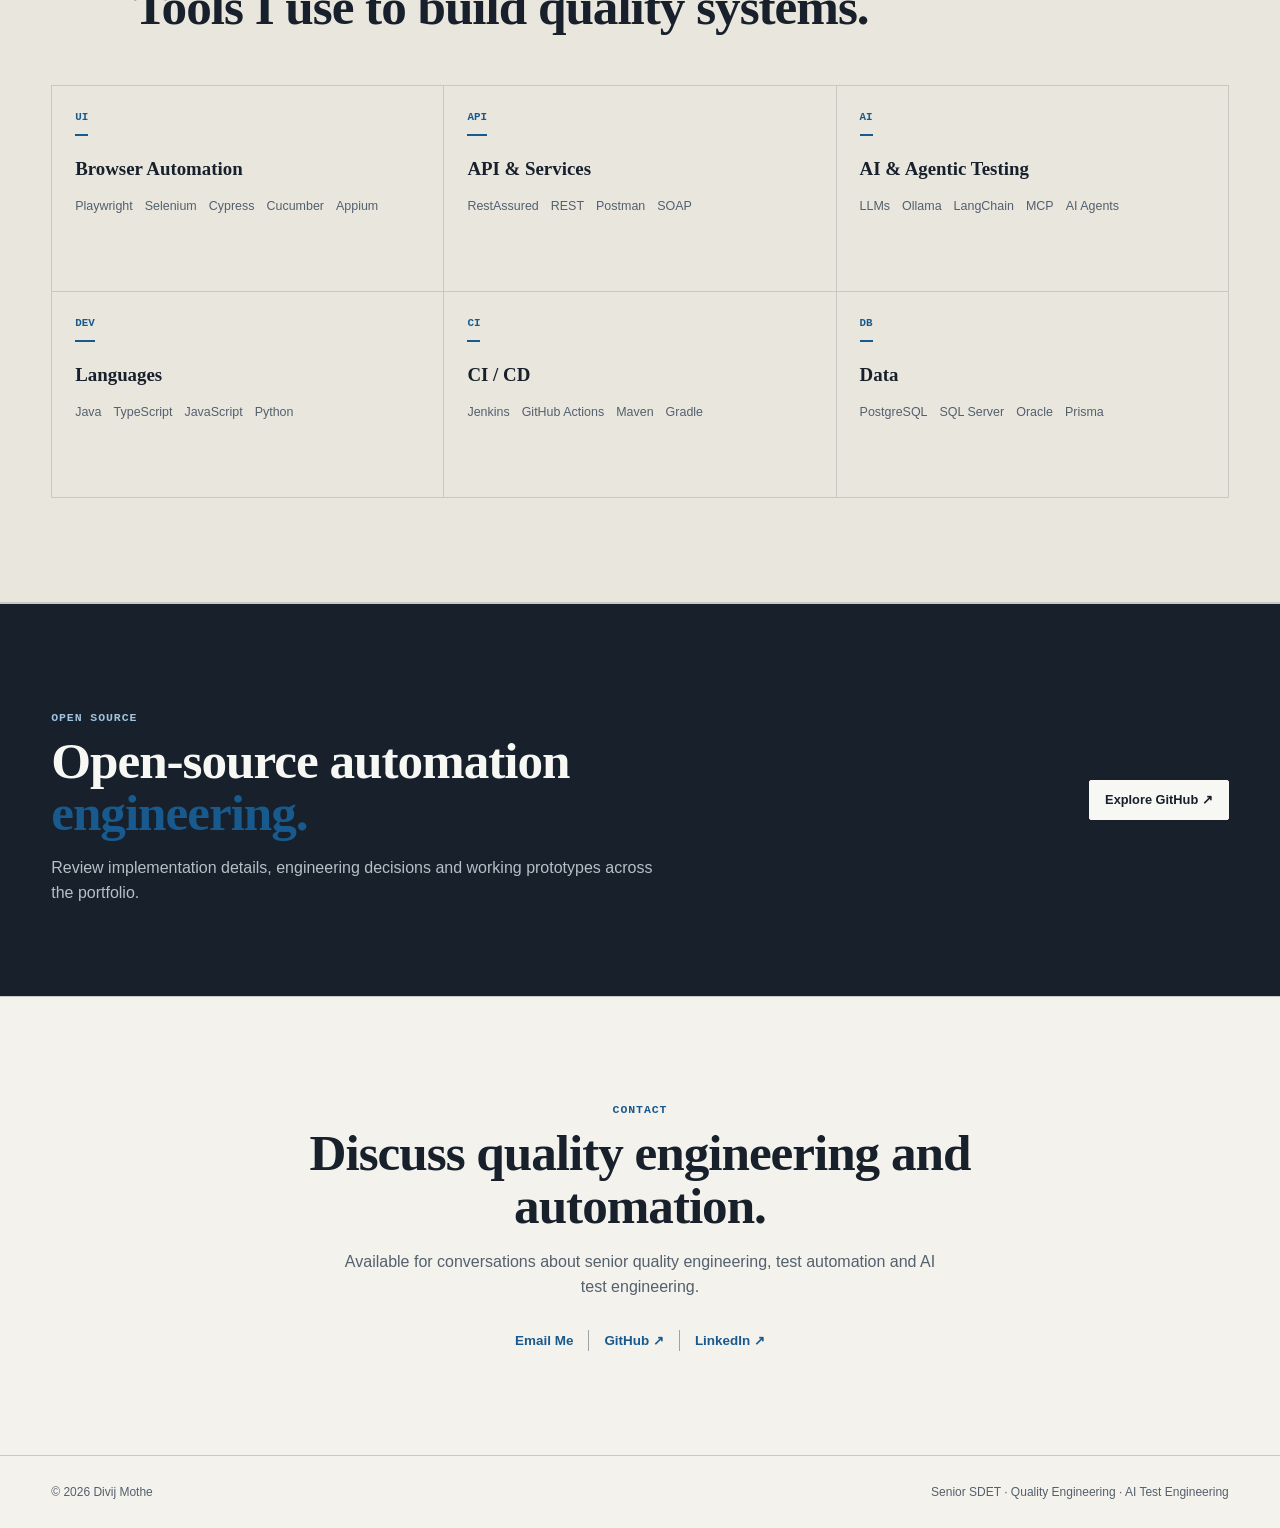
==== commit 2c70d9a5: "Redesign portfolio with professional visual system" ====
--- a/index.html
+++ b/index.html
@@ -29,7 +29,7 @@
     <meta name="theme-color" content="#07090d">
 
     <link rel="icon" href="assets/logo.svg" type="image/svg+xml">
-    <link rel="stylesheet" href="css/style.css?v=23a2fbc">
+    <link rel="stylesheet" href="css/professional.css?v=1">
 </head>
 
 <body>
@@ -129,9 +129,7 @@
                     <span>Playwright</span>
                     <span>Java</span>
                     <span>TypeScript</span>
-                    <span>RestAssured</span>
-                    <span>AI</span>
-                    <span>MCP</span>
+                    <span>AI / MCP</span>
 
                 </div>
 
@@ -478,8 +476,8 @@
                     <p class="section-label">FEATURED PROJECTS</p>
 
                     <h2>
-                        Engineering projects
-                        worth exploring.
+                        Selected automation
+                        engineering work.
                     </h2>
                 </div>
 
@@ -487,8 +485,8 @@
 
 
             <p class="section-intro">
-                Open-source projects exploring browser automation,
-                AI-assisted testing, API architecture and QA analytics.
+                Open-source work across browser automation,
+                AI test engineering, API architecture and QA analytics.
             </p>
 
 
@@ -512,7 +510,7 @@
                     <p>
                         AI-assisted browser automation using Playwright,
                         LangChain and a locally hosted Ollama model.
-                        The project explores agent-driven browser
+                        The project applies agent-driven browser
                         interaction together with deterministic fallback
                         automation.
                     </p>
@@ -983,14 +981,13 @@
                 </p>
 
                 <h2>
-                    The code is where
-                    <span>the details live.</span>
+                    Open-source automation
+                    <span>engineering.</span>
                 </h2>
 
                 <p>
-                    Explore the implementation, architecture,
-                    experiments and evolution behind my automation
-                    projects.
+                    Review implementation details, engineering decisions
+                    and working prototypes across the portfolio.
                 </p>
 
             </div>
@@ -1023,13 +1020,13 @@
             </p>
 
             <h2>
-                Let's build better automation.
+                Discuss quality engineering
+                and automation.
             </h2>
 
             <p>
-                Open to conversations around test automation,
-                QA engineering, AI-assisted testing and
-                automation architecture.
+                Available for conversations about senior quality engineering,
+                test automation and AI test engineering.
             </p>
 
             <div class="contact-links">
--- a/css/professional.css
+++ b/css/professional.css
@@ -0,0 +1,609 @@
+:root {
+    --paper: #f4f2ed;
+    --paper-strong: #e9e6de;
+    --ink: #17202b;
+    --ink-soft: #53606d;
+    --line: #c9c8c2;
+    --line-strong: #9ca4a8;
+    --blue: #185a8d;
+    --blue-dark: #123f63;
+    --blue-pale: #dce9f1;
+    --success: #286743;
+    --max-width: 1180px;
+}
+
+* {
+    box-sizing: border-box;
+    margin: 0;
+}
+
+html {
+    scroll-behavior: smooth;
+}
+
+body {
+    min-width: 320px;
+    background: var(--paper);
+    color: var(--ink);
+    font-family: Aptos, "Segoe UI", sans-serif;
+    line-height: 1.6;
+    text-rendering: optimizeLegibility;
+}
+
+a {
+    color: inherit;
+    text-decoration: none;
+}
+
+::selection {
+    background: var(--blue);
+    color: #fff;
+}
+
+.container {
+    width: min(92%, var(--max-width));
+    margin-inline: auto;
+}
+
+.section {
+    padding: 104px 0;
+}
+
+.section-soft,
+.projects-section {
+    background: var(--paper-strong);
+    border-block: 1px solid var(--line);
+}
+
+.section-heading {
+    display: grid;
+    grid-template-columns: 62px minmax(0, 1fr);
+    gap: 20px;
+}
+
+.section-number,
+.section-label,
+.eyebrow,
+.experience-kicker,
+.project-label,
+.timeline-heading,
+.project-status {
+    font-family: "SFMono-Regular", Menlo, Consolas, monospace;
+    font-weight: 700;
+    letter-spacing: 0.08em;
+}
+
+.section-number,
+.section-label,
+.eyebrow,
+.experience-kicker,
+.project-label,
+.timeline-heading {
+    color: var(--blue);
+    font-size: 0.72rem;
+}
+
+h1,
+h2,
+h3 {
+    font-family: Georgia, "Times New Roman", serif;
+    font-weight: 600;
+}
+
+h2 {
+    max-width: 800px;
+    margin-top: 8px;
+    font-size: clamp(2.25rem, 4vw, 4.5rem);
+    line-height: 1.02;
+    letter-spacing: -0.02em;
+}
+
+.section-intro {
+    max-width: 680px;
+    margin: 24px 0 48px 82px;
+    color: var(--ink-soft);
+    font-size: 1.02rem;
+}
+
+.site-header {
+    position: sticky;
+    top: 0;
+    z-index: 20;
+    border-bottom: 1px solid var(--line);
+    background: rgba(244, 242, 237, 0.96);
+}
+
+.nav-container {
+    min-height: 70px;
+    display: flex;
+    align-items: center;
+    gap: 28px;
+}
+
+.brand {
+    display: inline-flex;
+    align-items: center;
+    gap: 10px;
+    flex: 0 0 auto;
+    font-size: 0.98rem;
+    font-weight: 800;
+    white-space: nowrap;
+}
+
+.brand-mark {
+    width: 30px;
+    height: 30px;
+    display: block;
+}
+
+.desktop-nav {
+    display: flex;
+    gap: 24px;
+    margin-left: auto;
+}
+
+.desktop-nav a,
+.nav-link {
+    color: var(--ink-soft);
+    font-size: 0.82rem;
+    font-weight: 700;
+}
+
+.desktop-nav a:hover,
+.nav-link:hover,
+.contact-links a:hover,
+.project-footer a:hover {
+    color: var(--blue);
+}
+
+.nav-actions {
+    display: flex;
+    align-items: center;
+    gap: 16px;
+    flex: 0 0 auto;
+}
+
+.nav-github,
+.button {
+    display: inline-flex;
+    align-items: center;
+    justify-content: center;
+    min-height: 40px;
+    padding: 0 15px;
+    border: 1px solid var(--ink);
+    border-radius: 2px;
+    font-size: 0.8rem;
+    font-weight: 800;
+    transition: background 150ms ease, color 150ms ease;
+}
+
+.nav-github:hover,
+.button-primary:hover {
+    background: var(--blue-dark);
+    border-color: var(--blue-dark);
+    color: #fff;
+}
+
+.hero {
+    border-bottom: 1px solid var(--line);
+}
+
+.hero-grid {
+    min-height: calc(100vh - 70px);
+    display: grid;
+    grid-template-columns: minmax(0, 1fr) minmax(390px, 0.85fr);
+    align-items: center;
+    gap: 80px;
+}
+
+.hero-copy {
+    max-width: 660px;
+}
+
+.hero h1 {
+    max-width: 670px;
+    margin-top: 20px;
+    font-size: clamp(3.5rem, 6.3vw, 6.8rem);
+    line-height: 0.92;
+    letter-spacing: -0.045em;
+}
+
+.hero h1 span,
+.github-inner h2 span {
+    color: var(--blue);
+}
+
+.hero-description {
+    max-width: 610px;
+    margin-top: 28px;
+    color: var(--ink-soft);
+    font-size: 1.08rem;
+}
+
+.hero-actions {
+    display: flex;
+    flex-wrap: wrap;
+    gap: 10px;
+    margin-top: 32px;
+}
+
+.button {
+    gap: 8px;
+}
+
+.button-primary {
+    border-color: var(--blue);
+    background: var(--blue);
+    color: #fff;
+}
+
+.button-secondary {
+    border-color: var(--line-strong);
+}
+
+.button-secondary:hover {
+    border-color: var(--ink);
+    background: var(--ink);
+    color: #fff;
+}
+
+.hero-stack {
+    display: flex;
+    flex-wrap: wrap;
+    gap: 0;
+    margin-top: 32px;
+}
+
+.hero-stack span {
+    padding-right: 12px;
+    margin-right: 12px;
+    border-right: 1px solid var(--line-strong);
+    color: var(--ink-soft);
+    font-family: "SFMono-Regular", Menlo, Consolas, monospace;
+    font-size: 0.72rem;
+    font-weight: 700;
+}
+
+.hero-stack span:last-child {
+    margin-right: 0;
+    border-right: 0;
+}
+
+.hero-visual {
+    position: relative;
+}
+
+.code-window {
+    border: 1px solid var(--ink);
+    background: var(--ink);
+    color: #dce5ea;
+}
+
+.window-bar {
+    height: 44px;
+    display: flex;
+    align-items: center;
+    padding: 0 14px;
+    border-bottom: 1px solid #43505a;
+}
+
+.window-dots {
+    display: flex;
+    gap: 5px;
+}
+
+.window-dots span {
+    width: 6px;
+    height: 6px;
+    border: 1px solid #8a969e;
+    border-radius: 50%;
+}
+
+.window-title {
+    flex: 1;
+    margin-right: 17px;
+    color: #bfcad0;
+    font-family: "SFMono-Regular", Menlo, Consolas, monospace;
+    font-size: 0.68rem;
+    text-align: center;
+}
+
+.code-body {
+    padding: 27px 23px;
+}
+
+.code-body pre {
+    overflow-x: auto;
+    font-family: "SFMono-Regular", Menlo, Consolas, monospace;
+    font-size: 0.8rem;
+    line-height: 1.95;
+}
+
+.line-number,
+.comment { color: #82909a; }
+.keyword { color: #bdcbff; }
+.function { color: #8ac3e8; }
+.string { color: #b4d9b0; }
+
+.visual-badge {
+    position: absolute;
+    display: flex;
+    flex-direction: column;
+    gap: 1px;
+    padding: 9px 11px;
+    border: 1px solid var(--line-strong);
+    background: var(--paper);
+}
+
+.visual-badge strong {
+    font-family: "SFMono-Regular", Menlo, Consolas, monospace;
+    font-size: 0.72rem;
+}
+
+.visual-badge span {
+    color: var(--ink-soft);
+    font-size: 0.65rem;
+}
+
+.badge-one { top: -18px; right: -18px; }
+.badge-two { bottom: -25px; left: -25px; }
+.badge-three { bottom: -25px; right: 35px; }
+
+.about-grid,
+.experience-grid {
+    display: grid;
+    grid-template-columns: minmax(0, 1.35fr) minmax(280px, 0.65fr);
+    gap: 70px;
+    margin-top: 52px;
+}
+
+.about-main,
+.experience-summary { max-width: 740px; }
+
+.about-main p,
+.experience-summary p {
+    color: var(--ink-soft);
+    font-size: 0.98rem;
+}
+
+.about-main p + p,
+.experience-summary p { margin-top: 20px; }
+
+.about-lead {
+    margin-bottom: 28px;
+    color: var(--ink) !important;
+    font-family: Georgia, "Times New Roman", serif;
+    font-size: clamp(1.55rem, 2.4vw, 2.2rem) !important;
+    line-height: 1.24;
+}
+
+.about-aside {
+    display: grid;
+    grid-template-columns: repeat(2, 1fr);
+    gap: 1px;
+    border: 1px solid var(--line);
+    background: var(--line);
+}
+
+.stat-card {
+    min-height: 124px;
+    display: flex;
+    flex-direction: column;
+    justify-content: space-between;
+    padding: 17px;
+    background: var(--paper);
+}
+
+.stat-number {
+    color: var(--blue);
+    font-family: "SFMono-Regular", Menlo, Consolas, monospace;
+    font-size: 1.25rem;
+    font-weight: 800;
+}
+
+.stat-label,
+.experience-highlight span { color: var(--ink-soft); font-size: 0.72rem; }
+
+.experience-highlights {
+    display: grid;
+    grid-template-columns: repeat(4, 1fr);
+    margin-top: 48px;
+    border: 1px solid var(--line);
+}
+
+.experience-highlight {
+    min-height: 120px;
+    display: flex;
+    flex-direction: column;
+    justify-content: center;
+    padding: 19px;
+    border-right: 1px solid var(--line);
+}
+
+.experience-highlight:last-child { border-right: 0; }
+
+.experience-highlight strong {
+    font-family: "SFMono-Regular", Menlo, Consolas, monospace;
+    font-size: 1rem;
+}
+
+.experience-highlight:first-child strong,
+.experience-highlight:nth-child(2) strong { color: var(--blue); font-size: 1.6rem; }
+.experience-highlight span { margin-top: 6px; font-weight: 700; }
+
+.career-timeline {
+    margin-top: 48px;
+    padding: 24px;
+    border-left: 3px solid var(--blue);
+    background: #fff;
+}
+
+.timeline-heading,
+.timeline-years {
+    display: flex;
+    align-items: center;
+    justify-content: space-between;
+    gap: 20px;
+}
+
+.timeline-years { color: var(--ink-soft); letter-spacing: 0; }
+.timeline-years i { width: 72px; height: 1px; background: var(--line-strong); }
+
+.timeline-stages {
+    display: grid;
+    grid-template-columns: repeat(5, 1fr);
+    gap: 12px;
+    margin-top: 23px;
+    padding: 0;
+    list-style: none;
+}
+
+.timeline-stages li {
+    position: relative;
+    padding-top: 15px;
+    border-top: 1px solid var(--line-strong);
+    color: var(--ink-soft);
+    font-size: 0.75rem;
+    font-weight: 700;
+    line-height: 1.35;
+}
+
+.timeline-stages li::before {
+    content: "";
+    position: absolute;
+    top: -4px;
+    left: 0;
+    width: 7px;
+    height: 7px;
+    background: var(--blue);
+}
+
+.timeline-stages li:last-child { color: var(--ink); }
+
+.experience-list { border-top: 1px solid var(--line-strong); }
+
+.experience-item {
+    display: grid;
+    grid-template-columns: 42px 1fr;
+    gap: 14px;
+    padding: 23px 0;
+    border-bottom: 1px solid var(--line);
+}
+
+.experience-index,
+.node-number { color: var(--blue); font-family: "SFMono-Regular", Menlo, Consolas, monospace; font-size: 0.72rem; font-weight: 700; }
+.experience-item h3 { font-size: 1.18rem; }
+.experience-item p { margin-top: 5px; color: var(--ink-soft); font-size: 0.88rem; }
+
+.projects-grid { display: grid; grid-template-columns: repeat(2, 1fr); gap: 1px; border: 1px solid var(--line); background: var(--line); }
+
+.project-card {
+    min-height: 372px;
+    display: flex;
+    flex-direction: column;
+    padding: 28px;
+    background: var(--paper-strong);
+}
+
+.project-card.featured { background: #fff; }
+.project-card:hover { background: var(--blue-pale); }
+.project-card h3 { margin-top: 26px; font-size: 1.55rem; }
+.project-card p { margin-top: 11px; color: var(--ink-soft); font-size: 0.9rem; }
+
+.tech-list { display: flex; flex-wrap: wrap; margin-top: 22px; color: var(--ink); font-family: "SFMono-Regular", Menlo, Consolas, monospace; font-size: 0.68rem; font-weight: 700; }
+.tech-list span:not(:last-child)::after { content: " · "; color: var(--ink-soft); }
+
+.project-footer { display: flex; align-items: center; justify-content: space-between; gap: 20px; margin-top: auto; padding-top: 28px; }
+.project-status { color: var(--success); font-size: 0.68rem; }
+.project-footer a { color: var(--blue); font-size: 0.78rem; font-weight: 800; }
+
+.architecture {
+    display: grid;
+    grid-template-columns: 1fr auto 1fr auto 1fr auto 1fr;
+    margin-top: 52px;
+    border-block: 1px solid var(--line);
+}
+
+.architecture-node { min-height: 150px; display: flex; flex-direction: column; justify-content: center; padding: 20px; }
+.architecture-node + .architecture-arrow { border-left: 1px solid var(--line); }
+.architecture-node strong { margin-top: 7px; font-family: Georgia, "Times New Roman", serif; font-size: 1.14rem; }
+.architecture-node small { margin-top: 4px; color: var(--ink-soft); font-size: 0.72rem; }
+.architecture-arrow { display: grid; place-items: center; padding: 0 13px; color: var(--blue); }
+.architecture-caption { max-width: 600px; margin: 18px auto 0; color: var(--ink-soft); font-size: 0.88rem; text-align: center; }
+
+.skills-grid { display: grid; grid-template-columns: repeat(3, 1fr); gap: 1px; margin-top: 52px; border: 1px solid var(--line); background: var(--line); }
+.skill-group { min-height: 205px; padding: 23px; background: var(--paper-strong); }
+.skill-icon { width: fit-content; padding-bottom: 8px; border-bottom: 2px solid var(--blue); color: var(--blue); font-family: "SFMono-Regular", Menlo, Consolas, monospace; font-size: 0.68rem; font-weight: 800; }
+.skill-group h3 { margin-top: 18px; font-size: 1.18rem; }
+.skill-items { display: flex; flex-wrap: wrap; gap: 6px 12px; margin-top: 13px; }
+.skill-items span { color: var(--ink-soft); font-size: 0.78rem; }
+
+.github-section { padding: 90px 0; border-block: 1px solid var(--line); background: var(--ink); color: #f7f7f4; }
+.github-inner { display: flex; align-items: center; justify-content: space-between; gap: 45px; }
+.github-inner .section-label { color: #9ec4df; }
+.github-inner h2 { max-width: 650px; }
+.github-inner p { max-width: 620px; margin-top: 15px; color: #b5c0c6; }
+.github-inner .button-primary { background: #f7f7f4; border-color: #f7f7f4; color: var(--ink); }
+.github-inner .button-primary:hover { background: #9ec4df; border-color: #9ec4df; }
+
+.contact-section { text-align: center; }
+.contact-inner { max-width: 800px; }
+.contact-inner h2 { margin-inline: auto; }
+.contact-inner > p:not(.section-label) { max-width: 600px; margin: 17px auto 0; color: var(--ink-soft); }
+.contact-links { display: flex; flex-wrap: wrap; justify-content: center; gap: 0; margin-top: 30px; }
+.contact-links a { padding: 0 15px; border-right: 1px solid var(--line-strong); color: var(--blue); font-size: 0.84rem; font-weight: 800; }
+.contact-links a:last-child { border-right: 0; }
+
+.site-footer { border-top: 1px solid var(--line); color: var(--ink-soft); font-size: 0.75rem; }
+.footer-inner { min-height: 72px; display: flex; align-items: center; justify-content: space-between; gap: 20px; }
+
+@media (max-width: 1050px) {
+    .desktop-nav { display: none; }
+    .nav-actions { margin-left: auto; }
+    .hero-grid { min-height: auto; grid-template-columns: 1fr; gap: 64px; padding: 90px 0; }
+    .hero-visual { display: grid; grid-template-columns: repeat(3, 1fr); gap: 1px; border: 1px solid var(--line); background: var(--line); }
+    .code-window { grid-column: 1 / -1; }
+    .visual-badge { position: static; min-height: 76px; justify-content: center; background: var(--paper); border: 0; }
+    .about-grid, .experience-grid { grid-template-columns: 1fr; gap: 38px; }
+    .experience-highlights { grid-template-columns: repeat(2, 1fr); }
+    .experience-highlight:nth-child(2) { border-right: 0; }
+    .experience-highlight:nth-child(-n + 2) { border-bottom: 1px solid var(--line); }
+    .projects-grid { grid-template-columns: 1fr; }
+    .skills-grid { grid-template-columns: repeat(2, 1fr); }
+    .architecture { grid-template-columns: 1fr; }
+    .architecture-arrow { height: 32px; transform: rotate(90deg); }
+    .architecture-node + .architecture-arrow { border-left: 0; border-top: 1px solid var(--line); }
+}
+
+@media (max-width: 760px) {
+    .section { padding: 76px 0; }
+    .nav-container { min-height: 62px; }
+    .nav-link { display: none; }
+    .nav-github { min-height: 36px; padding: 0 11px; }
+    .hero-grid { padding: 70px 0; }
+    .hero h1 { font-size: clamp(3.1rem, 14vw, 5rem); }
+    .hero-description { font-size: 1rem; }
+    .hero-stack span { margin-top: 8px; }
+    .section-heading { grid-template-columns: 40px 1fr; gap: 12px; }
+    .section-intro { margin-left: 52px; }
+    .experience-highlights, .skills-grid { grid-template-columns: 1fr; }
+    .experience-highlight, .experience-highlight:nth-child(2) { min-height: 0; padding: 18px 0; border-right: 0; border-bottom: 1px solid var(--line); }
+    .career-timeline { padding: 20px; }
+    .timeline-heading { align-items: flex-start; flex-direction: column; }
+    .timeline-stages { grid-template-columns: 1fr; gap: 0; }
+    .timeline-stages li { padding: 14px 0 14px 18px; border-top: 0; border-left: 1px solid var(--line-strong); }
+    .timeline-stages li::before { top: 18px; left: -4px; }
+    .project-card { min-height: 0; padding: 23px; }
+    .github-inner, .footer-inner { flex-direction: column; align-items: flex-start; }
+    .github-inner { gap: 28px; }
+    .footer-inner { justify-content: center; padding: 20px 0; }
+}
+
+@media (max-width: 500px) {
+    .container { width: min(90%, var(--max-width)); }
+    .section-heading { grid-template-columns: 1fr; }
+    .section-intro { margin-left: 0; }
+    .about-aside { grid-template-columns: 1fr 1fr; }
+    .contact-links { flex-direction: column; gap: 13px; }
+    .contact-links a { border-right: 0; }
+}
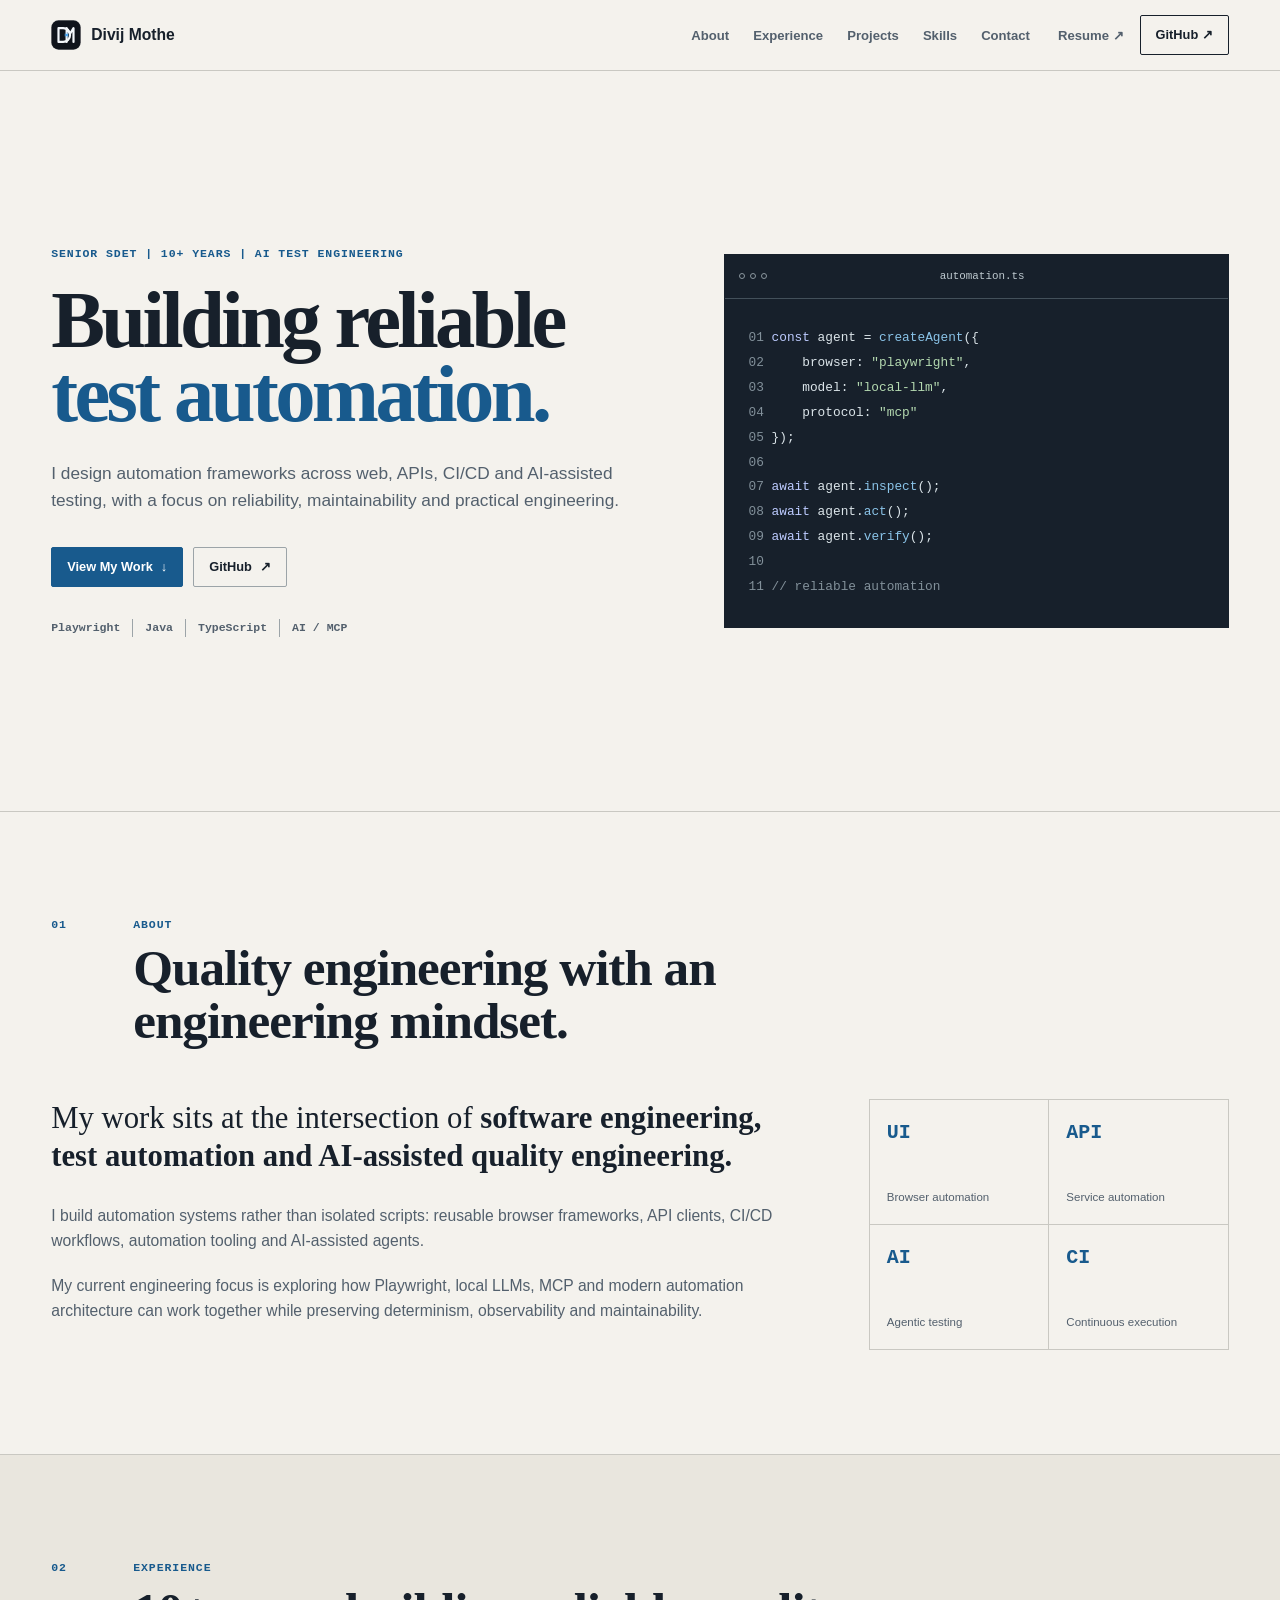
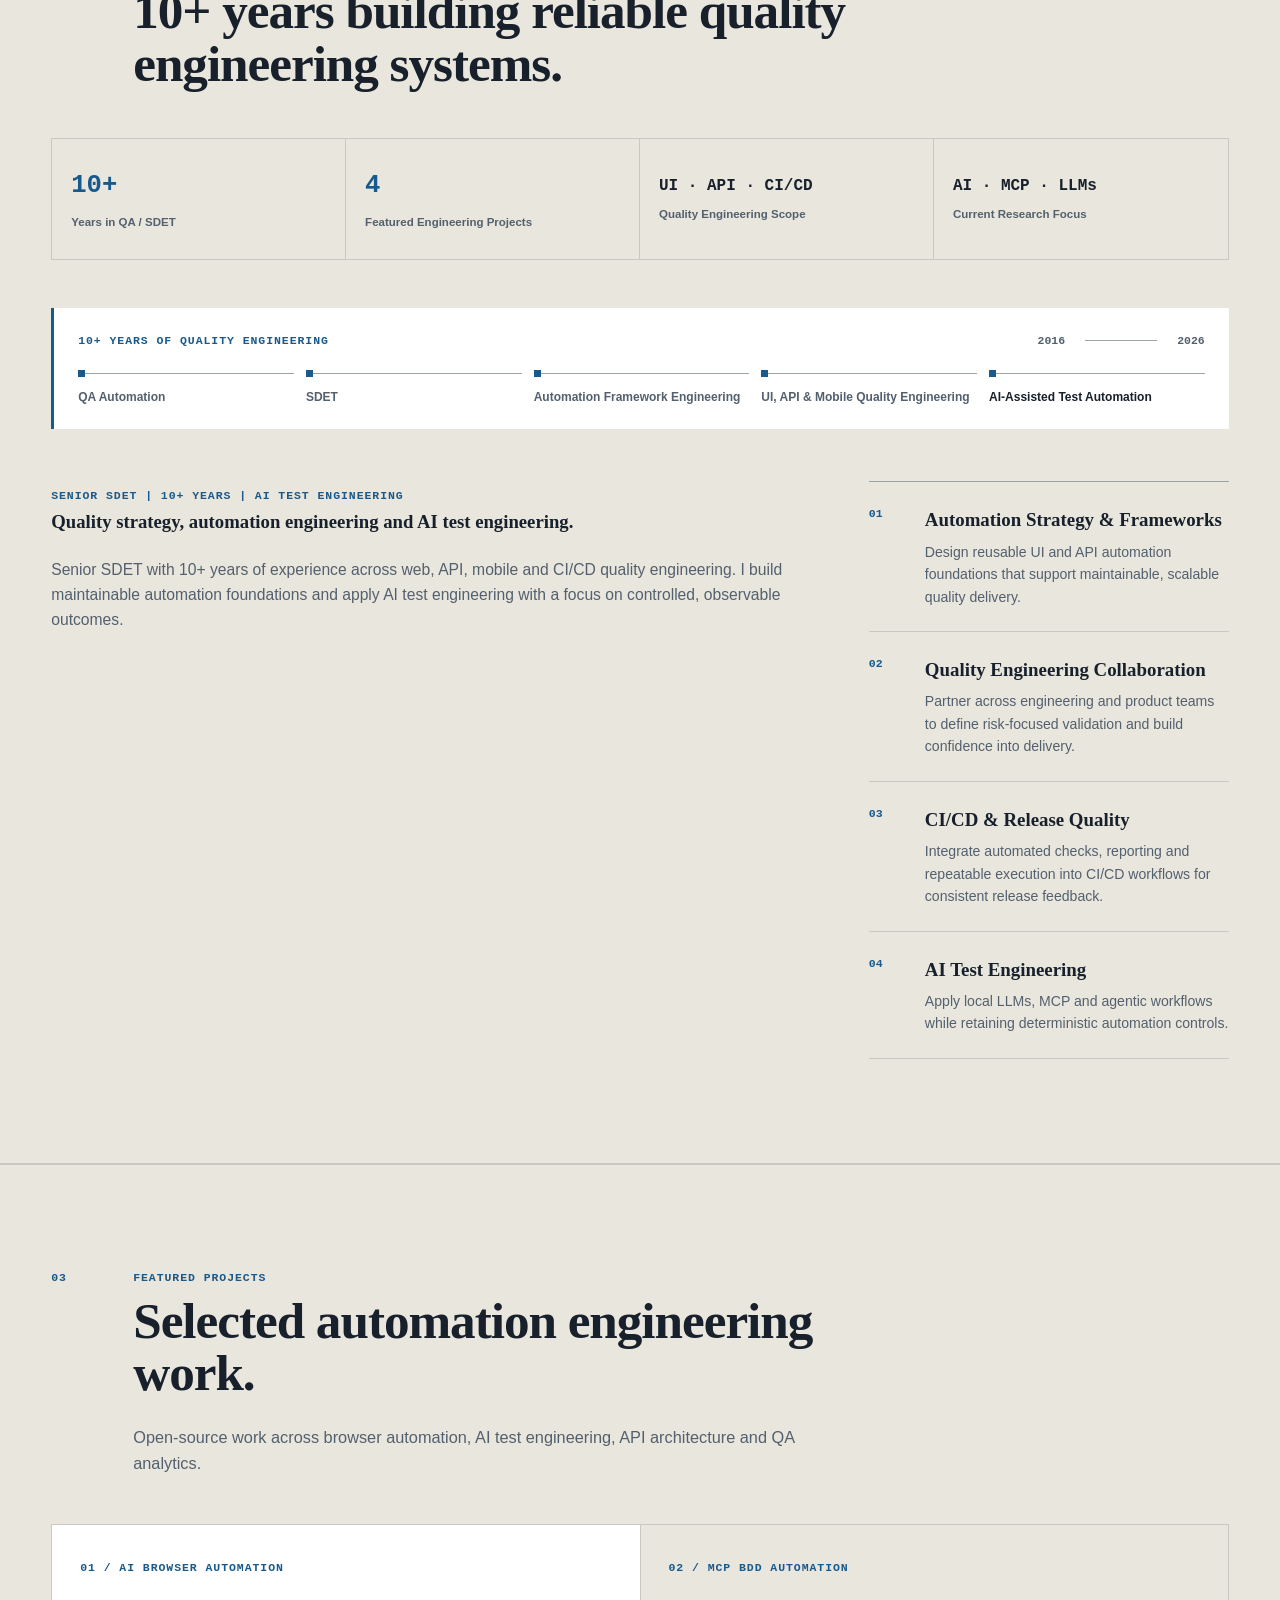
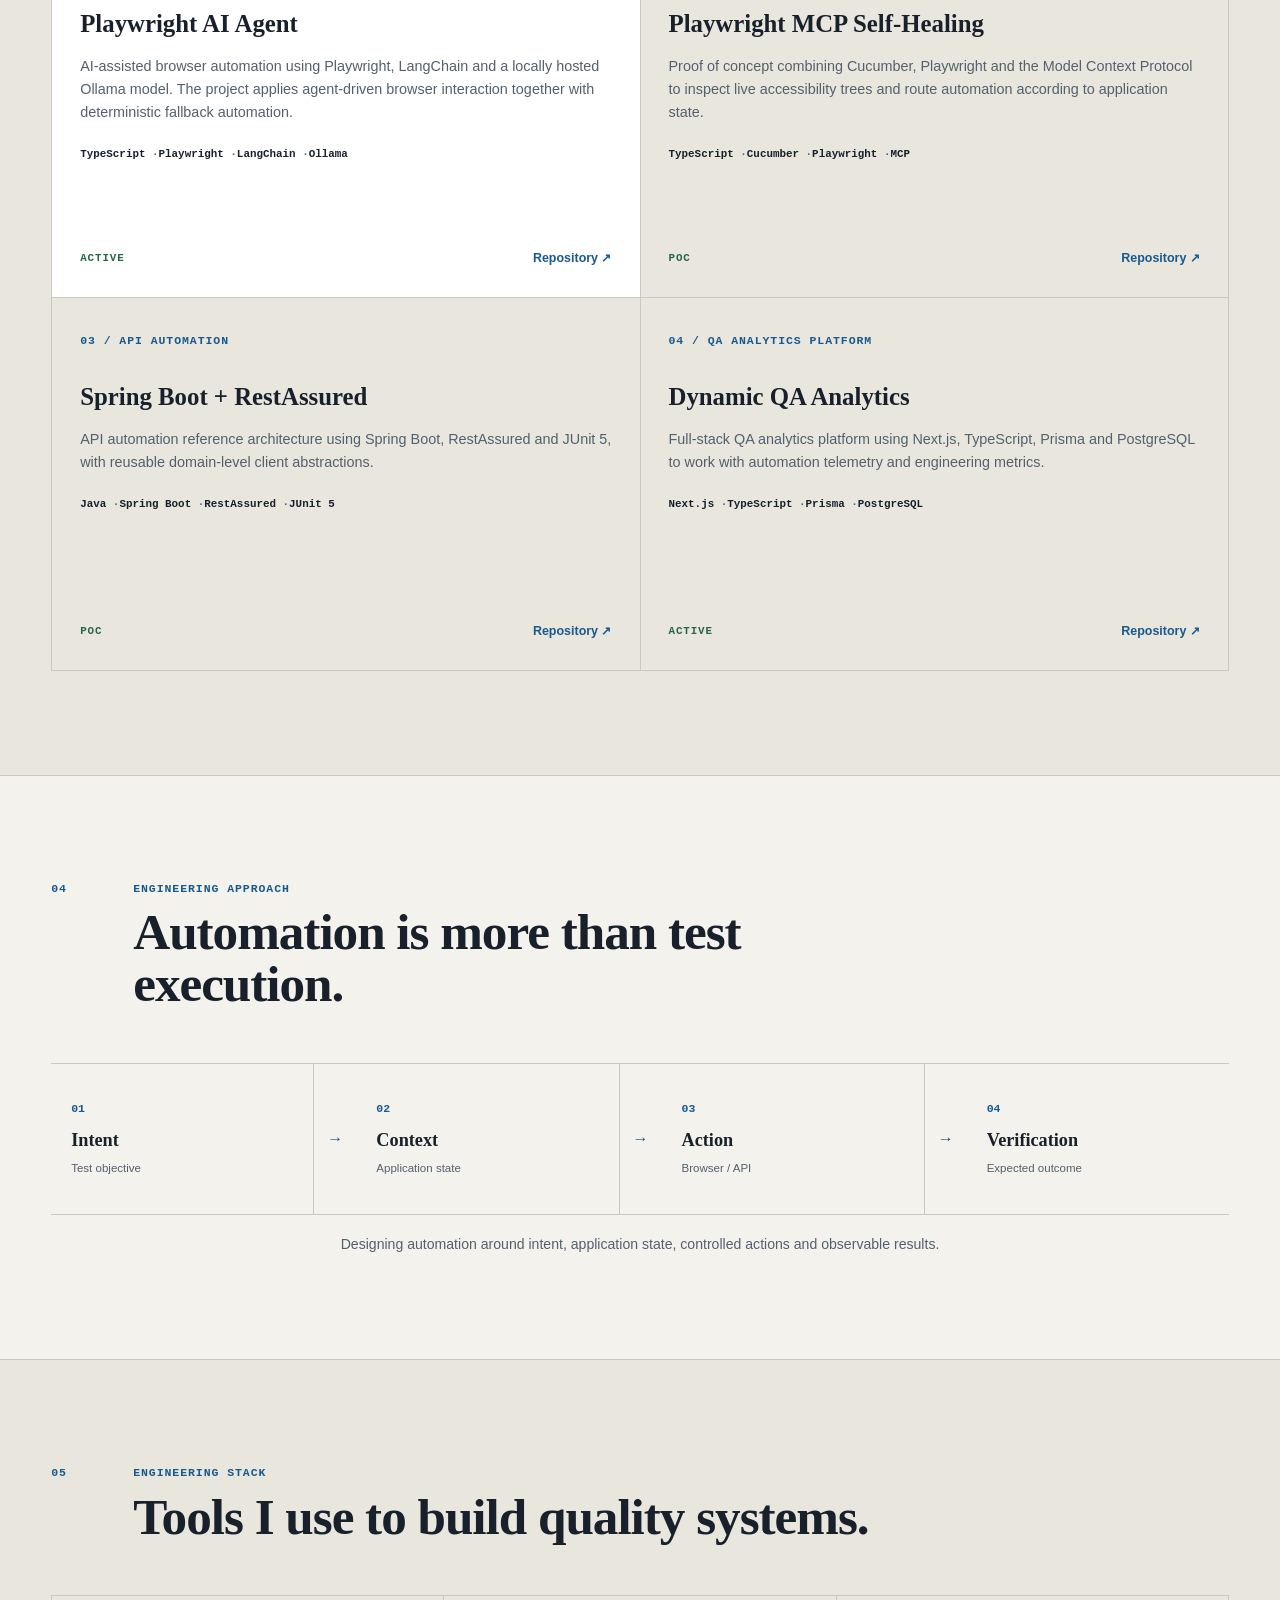
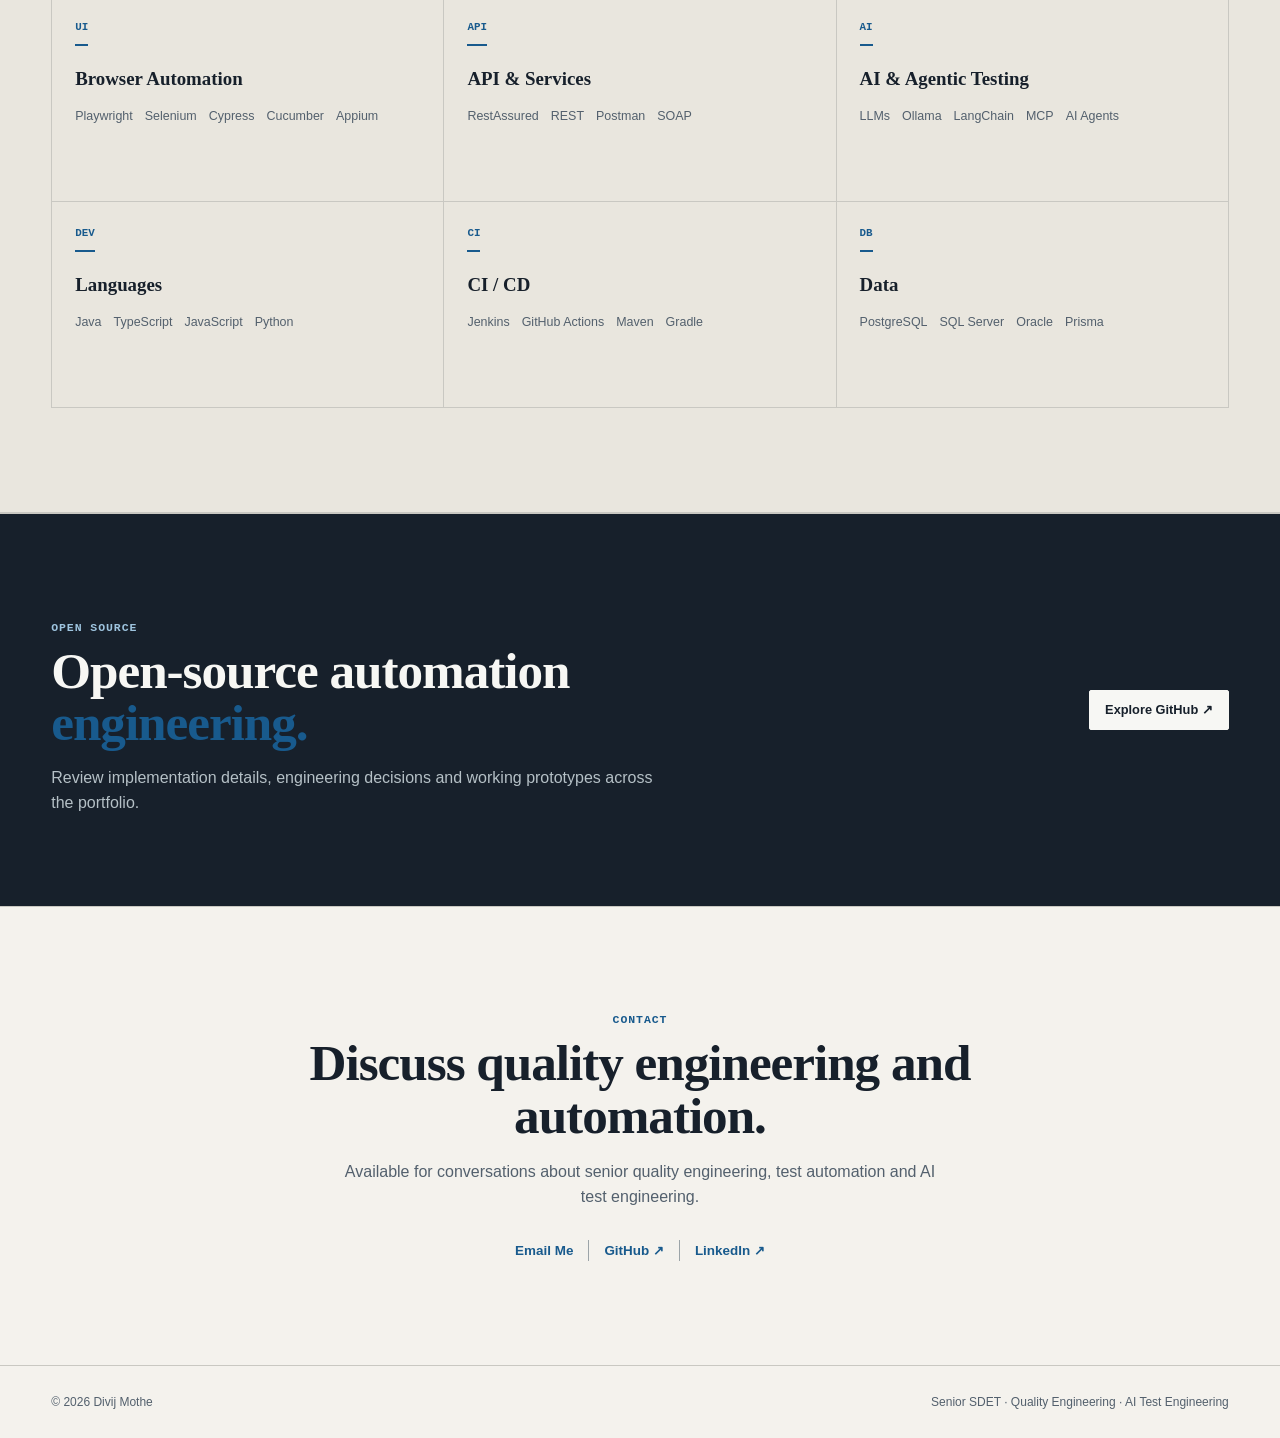
==== commit 37a0c203: "Simplify hero for austere technical design" ====
--- a/index.html
+++ b/index.html
@@ -172,22 +172,6 @@
 
                 </div>
 
-
-                <div class="visual-badge badge-one">
-                    <strong>AI</strong>
-                    <span>Assisted Testing</span>
-                </div>
-
-                <div class="visual-badge badge-two">
-                    <strong>API</strong>
-                    <span>Automation</span>
-                </div>
-
-                <div class="visual-badge badge-three">
-                    <strong>UI</strong>
-                    <span>Automation</span>
-                </div>
-
             </div>
 
         </div>
--- a/css/professional.css
+++ b/css/professional.css
@@ -189,7 +189,7 @@
 }
 
 .hero-grid {
-    min-height: calc(100vh - 70px);
+    min-height: min(740px, calc(100vh - 70px));
     display: grid;
     grid-template-columns: minmax(0, 1fr) minmax(390px, 0.85fr);
     align-items: center;
@@ -275,6 +275,7 @@
 
 .code-window {
     border: 1px solid var(--ink);
+    border-radius: 0;
     background: var(--ink);
     color: #dce5ea;
 }
@@ -324,30 +325,6 @@
 .keyword { color: #bdcbff; }
 .function { color: #8ac3e8; }
 .string { color: #b4d9b0; }
-
-.visual-badge {
-    position: absolute;
-    display: flex;
-    flex-direction: column;
-    gap: 1px;
-    padding: 9px 11px;
-    border: 1px solid var(--line-strong);
-    background: var(--paper);
-}
-
-.visual-badge strong {
-    font-family: "SFMono-Regular", Menlo, Consolas, monospace;
-    font-size: 0.72rem;
-}
-
-.visual-badge span {
-    color: var(--ink-soft);
-    font-size: 0.65rem;
-}
-
-.badge-one { top: -18px; right: -18px; }
-.badge-two { bottom: -25px; left: -25px; }
-.badge-three { bottom: -25px; right: 35px; }
 
 .about-grid,
 .experience-grid {
@@ -561,9 +538,8 @@
     .desktop-nav { display: none; }
     .nav-actions { margin-left: auto; }
     .hero-grid { min-height: auto; grid-template-columns: 1fr; gap: 64px; padding: 90px 0; }
-    .hero-visual { display: grid; grid-template-columns: repeat(3, 1fr); gap: 1px; border: 1px solid var(--line); background: var(--line); }
+    .hero-visual { display: block; }
     .code-window { grid-column: 1 / -1; }
-    .visual-badge { position: static; min-height: 76px; justify-content: center; background: var(--paper); border: 0; }
     .about-grid, .experience-grid { grid-template-columns: 1fr; gap: 38px; }
     .experience-highlights { grid-template-columns: repeat(2, 1fr); }
     .experience-highlight:nth-child(2) { border-right: 0; }
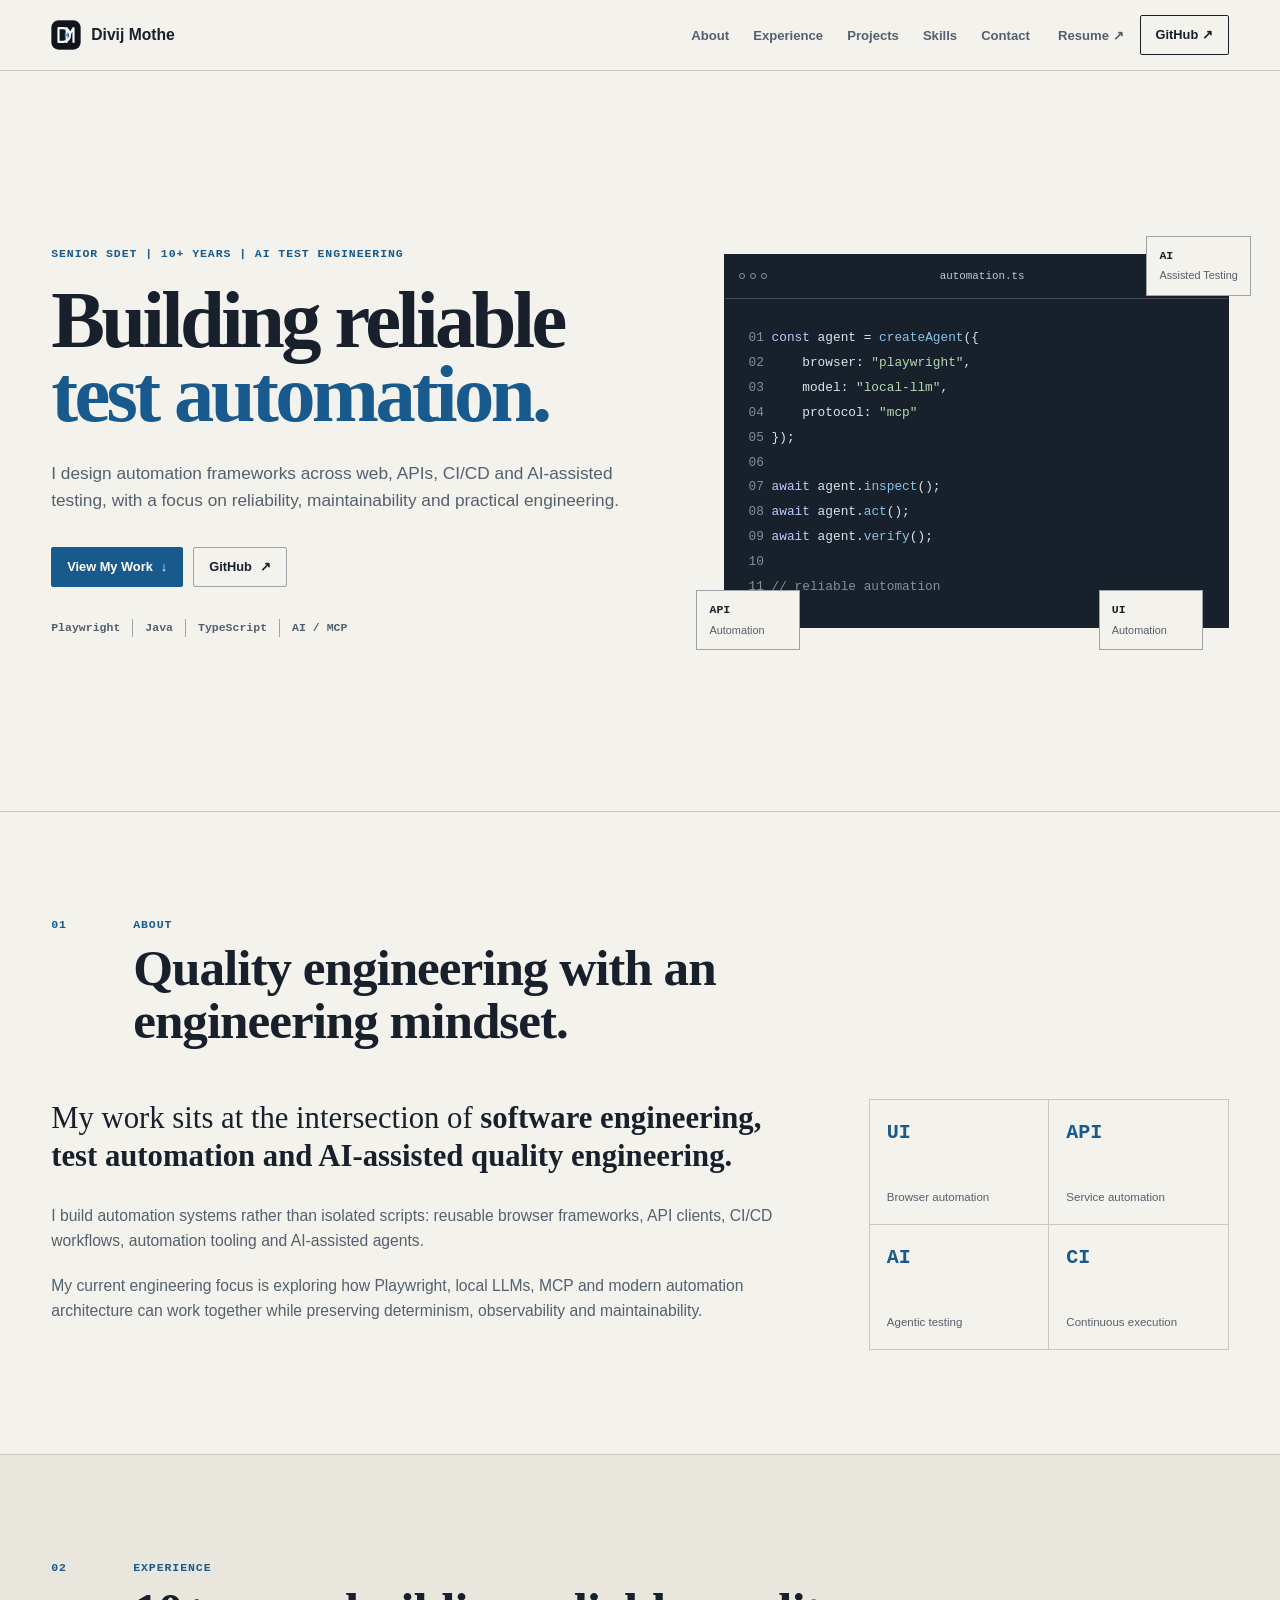
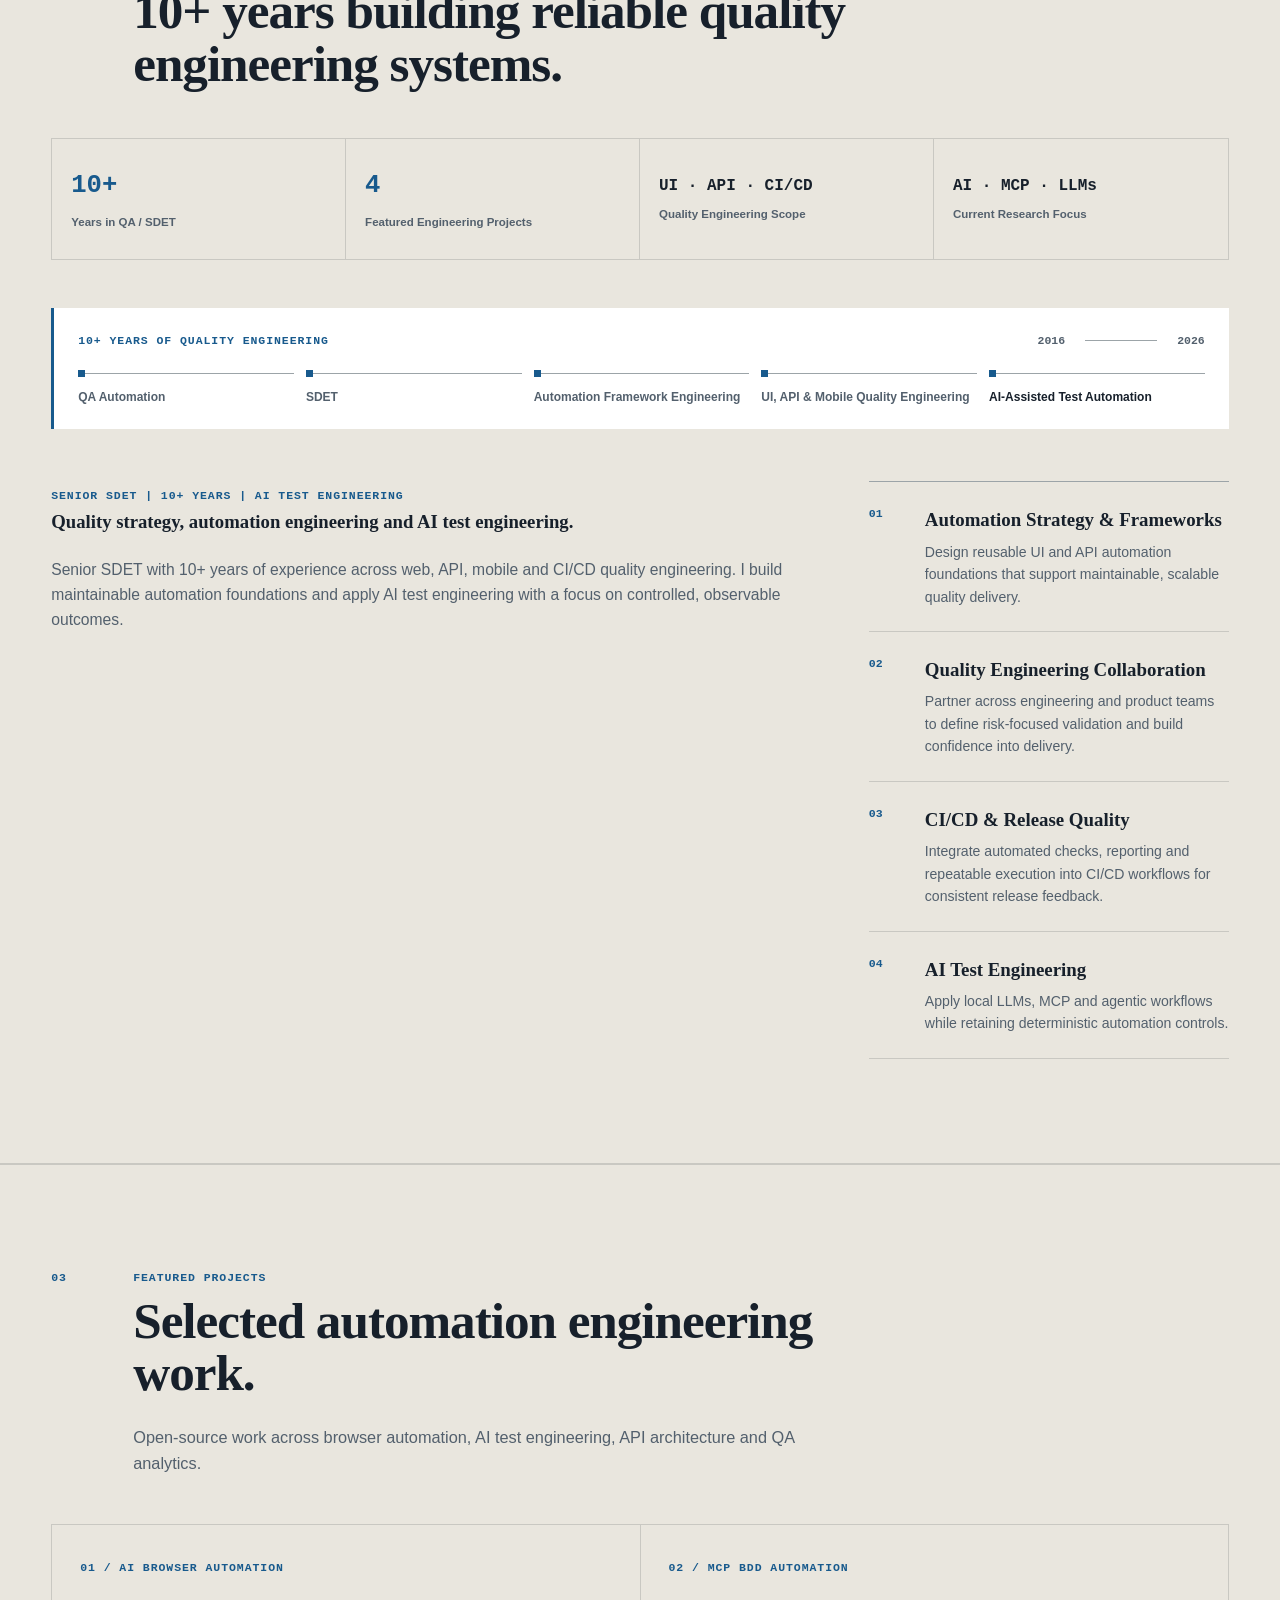
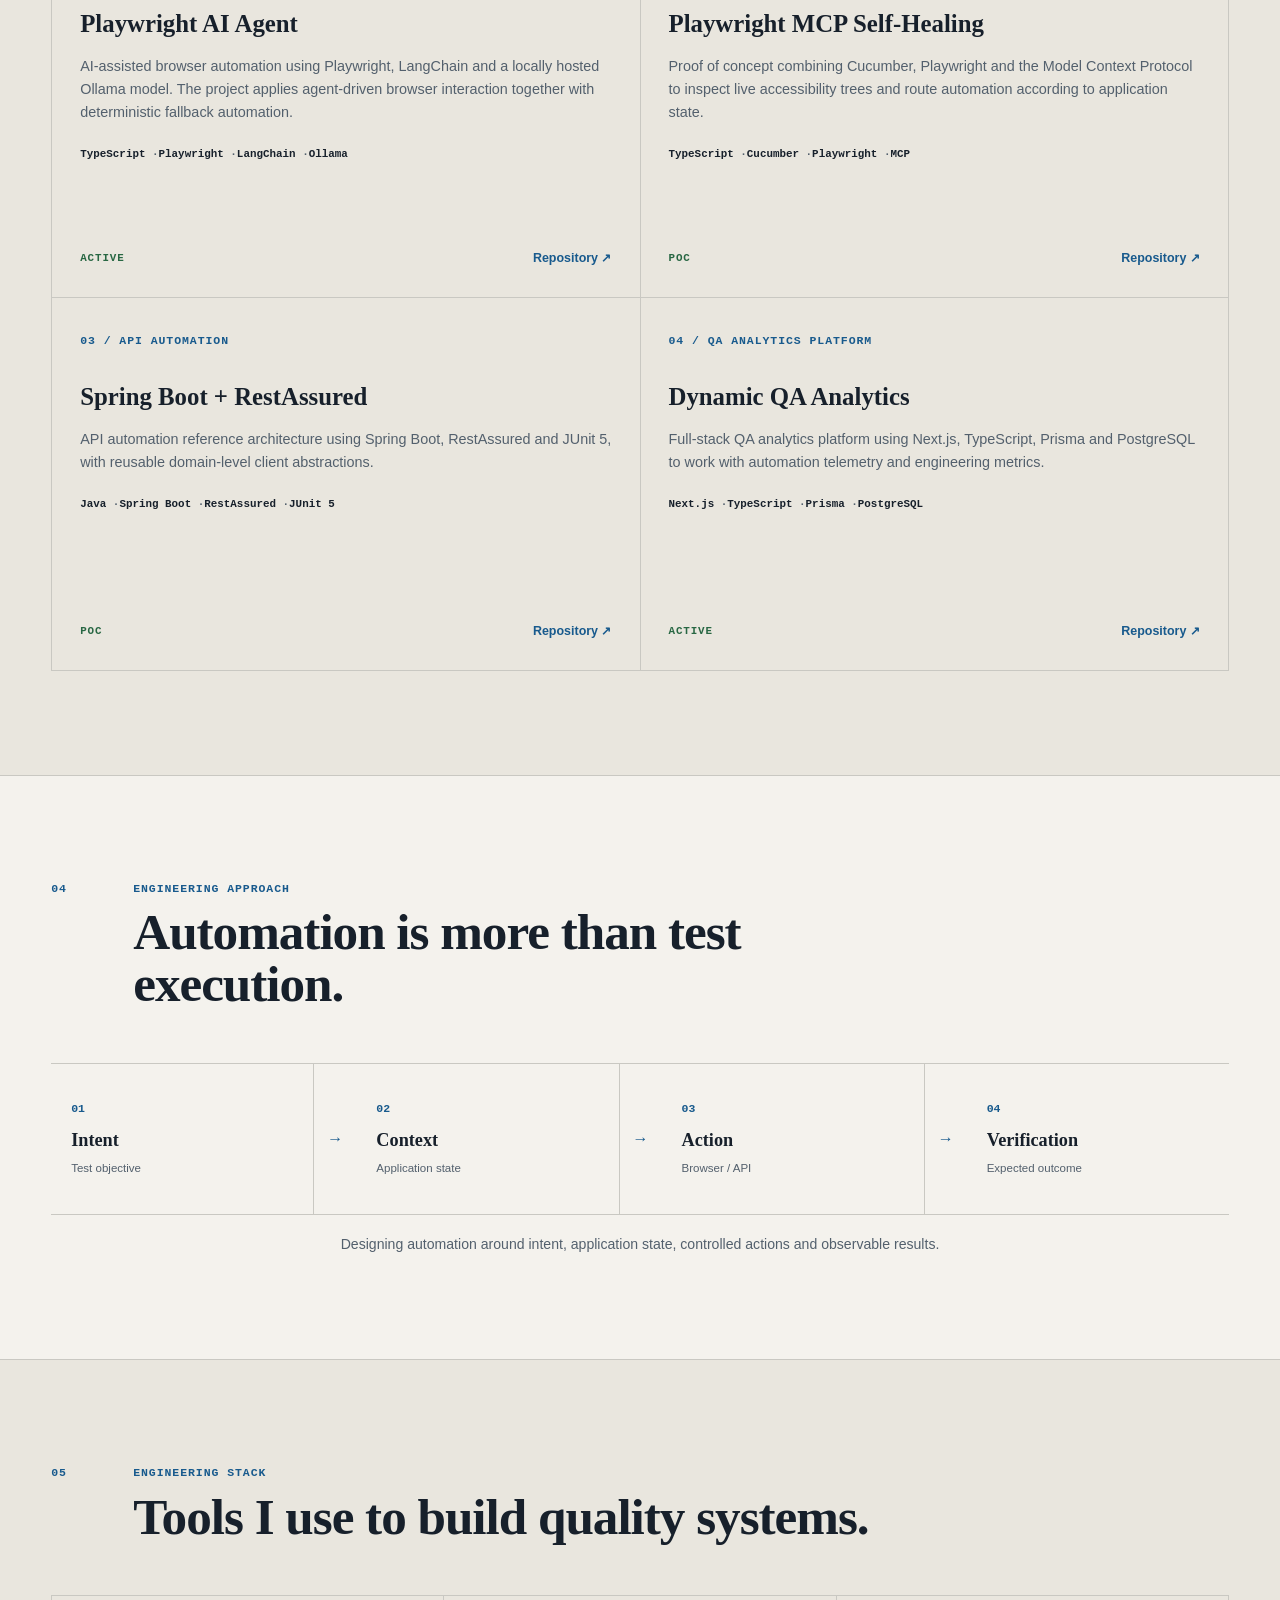
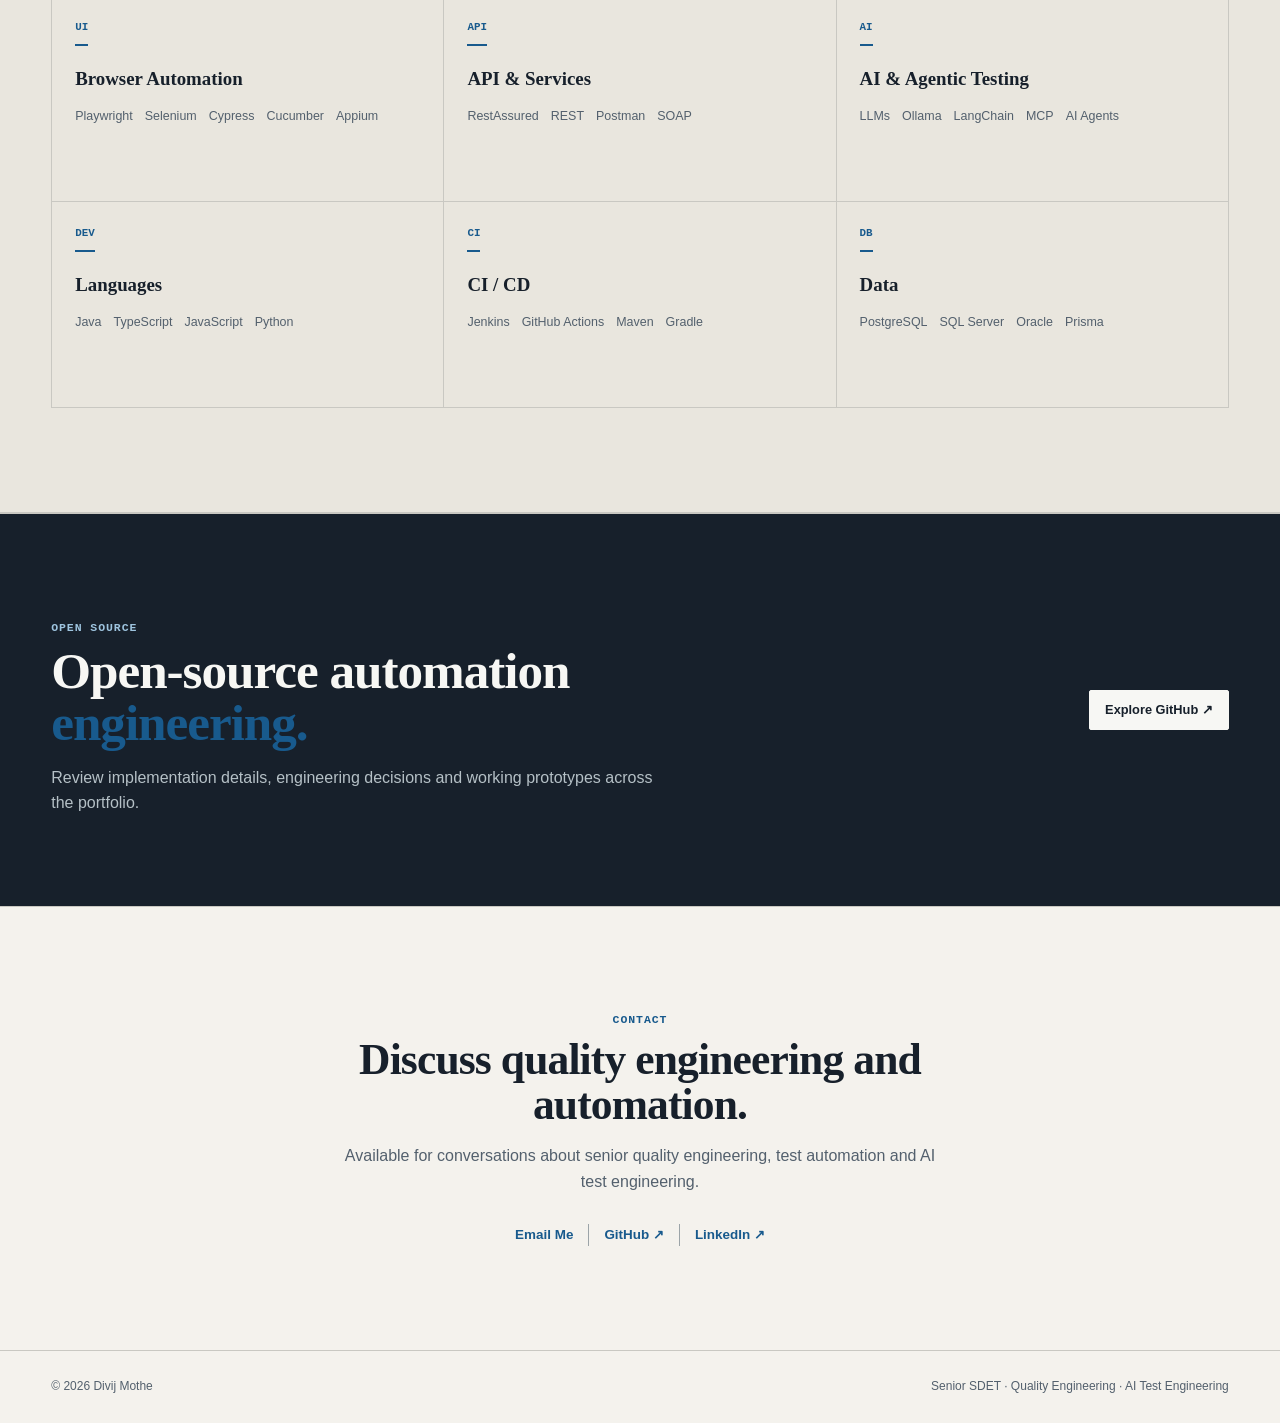
==== commit c05de19c: "Unify contact backgrounds" ====
--- a/index.html
+++ b/index.html
@@ -172,6 +172,21 @@
 
                 </div>
 
+                <div class="visual-badge badge-one">
+                    <strong>AI</strong>
+                    <span>Assisted Testing</span>
+                </div>
+
+                <div class="visual-badge badge-two">
+                    <strong>API</strong>
+                    <span>Automation</span>
+                </div>
+
+                <div class="visual-badge badge-three">
+                    <strong>UI</strong>
+                    <span>Automation</span>
+                </div>
+
             </div>
 
         </div>
--- a/css/professional.css
+++ b/css/professional.css
@@ -326,6 +326,32 @@
 .function { color: #8ac3e8; }
 .string { color: #b4d9b0; }
 
+.visual-badge {
+    position: absolute;
+    display: flex;
+    flex-direction: column;
+    gap: 2px;
+    min-width: 104px;
+    padding: 10px 12px;
+    border: 1px solid var(--line-strong);
+    background: var(--paper);
+}
+
+.visual-badge strong {
+    color: var(--ink);
+    font-family: "SFMono-Regular", Menlo, Consolas, monospace;
+    font-size: 0.72rem;
+}
+
+.visual-badge span {
+    color: var(--ink-soft);
+    font-size: 0.68rem;
+}
+
+.badge-one { top: -18px; right: -22px; }
+.badge-two { bottom: -22px; left: -28px; }
+.badge-three { right: 26px; bottom: -22px; }
+
 .about-grid,
 .experience-grid {
     display: grid;
@@ -482,7 +508,6 @@
     background: var(--paper-strong);
 }
 
-.project-card.featured { background: #fff; }
 .project-card:hover { background: var(--blue-pale); }
 .project-card h3 { margin-top: 26px; font-size: 1.55rem; }
 .project-card p { margin-top: 11px; color: var(--ink-soft); font-size: 0.9rem; }
@@ -525,7 +550,7 @@
 
 .contact-section { text-align: center; }
 .contact-inner { max-width: 800px; }
-.contact-inner h2 { margin-inline: auto; }
+.contact-inner h2 { max-width: 680px; margin-inline: auto; font-size: clamp(2.2rem, 3.4vw, 3.6rem); }
 .contact-inner > p:not(.section-label) { max-width: 600px; margin: 17px auto 0; color: var(--ink-soft); }
 .contact-links { display: flex; flex-wrap: wrap; justify-content: center; gap: 0; margin-top: 30px; }
 .contact-links a { padding: 0 15px; border-right: 1px solid var(--line-strong); color: var(--blue); font-size: 0.84rem; font-weight: 800; }
@@ -538,8 +563,9 @@
     .desktop-nav { display: none; }
     .nav-actions { margin-left: auto; }
     .hero-grid { min-height: auto; grid-template-columns: 1fr; gap: 64px; padding: 90px 0; }
-    .hero-visual { display: block; }
+    .hero-visual { display: grid; grid-template-columns: repeat(3, 1fr); gap: 1px; border: 1px solid var(--line); background: var(--line); }
     .code-window { grid-column: 1 / -1; }
+    .visual-badge { position: static; min-width: 0; min-height: 72px; justify-content: center; border: 0; background: var(--paper); }
     .about-grid, .experience-grid { grid-template-columns: 1fr; gap: 38px; }
     .experience-highlights { grid-template-columns: repeat(2, 1fr); }
     .experience-highlight:nth-child(2) { border-right: 0; }
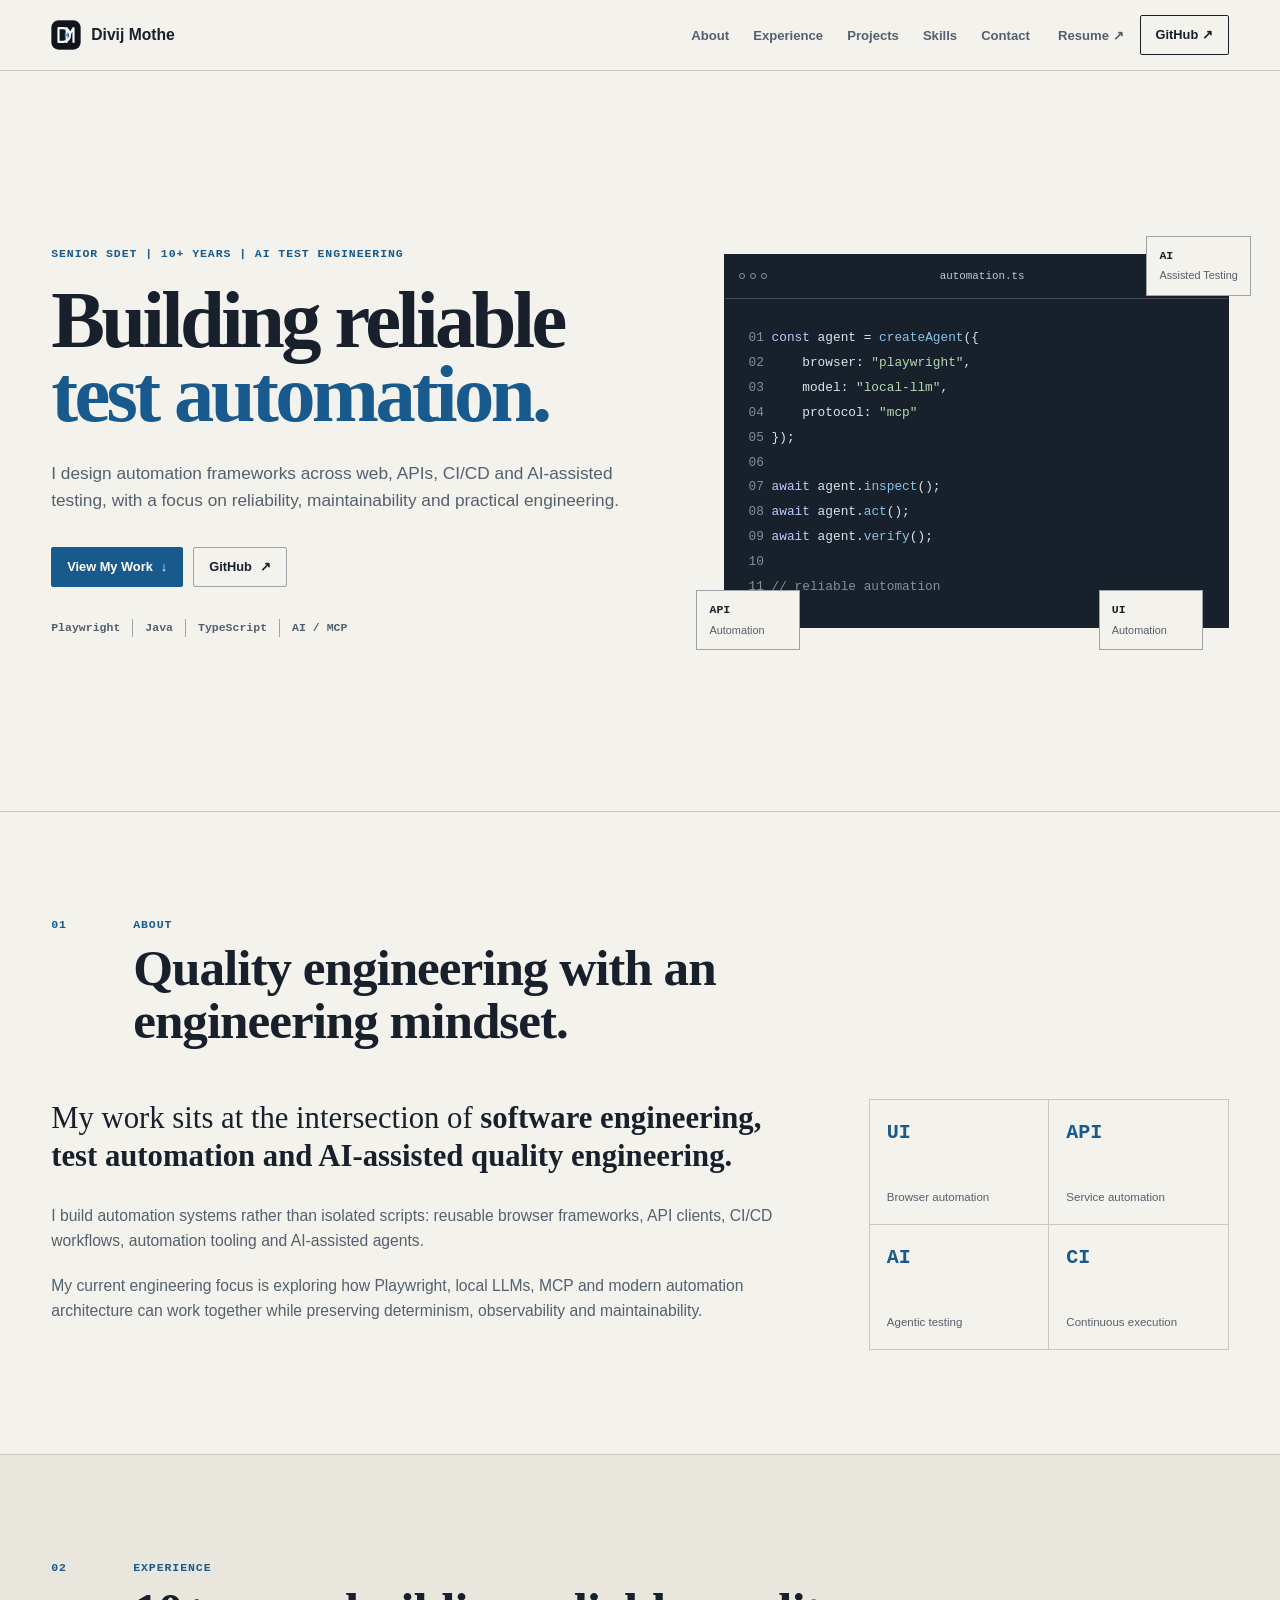
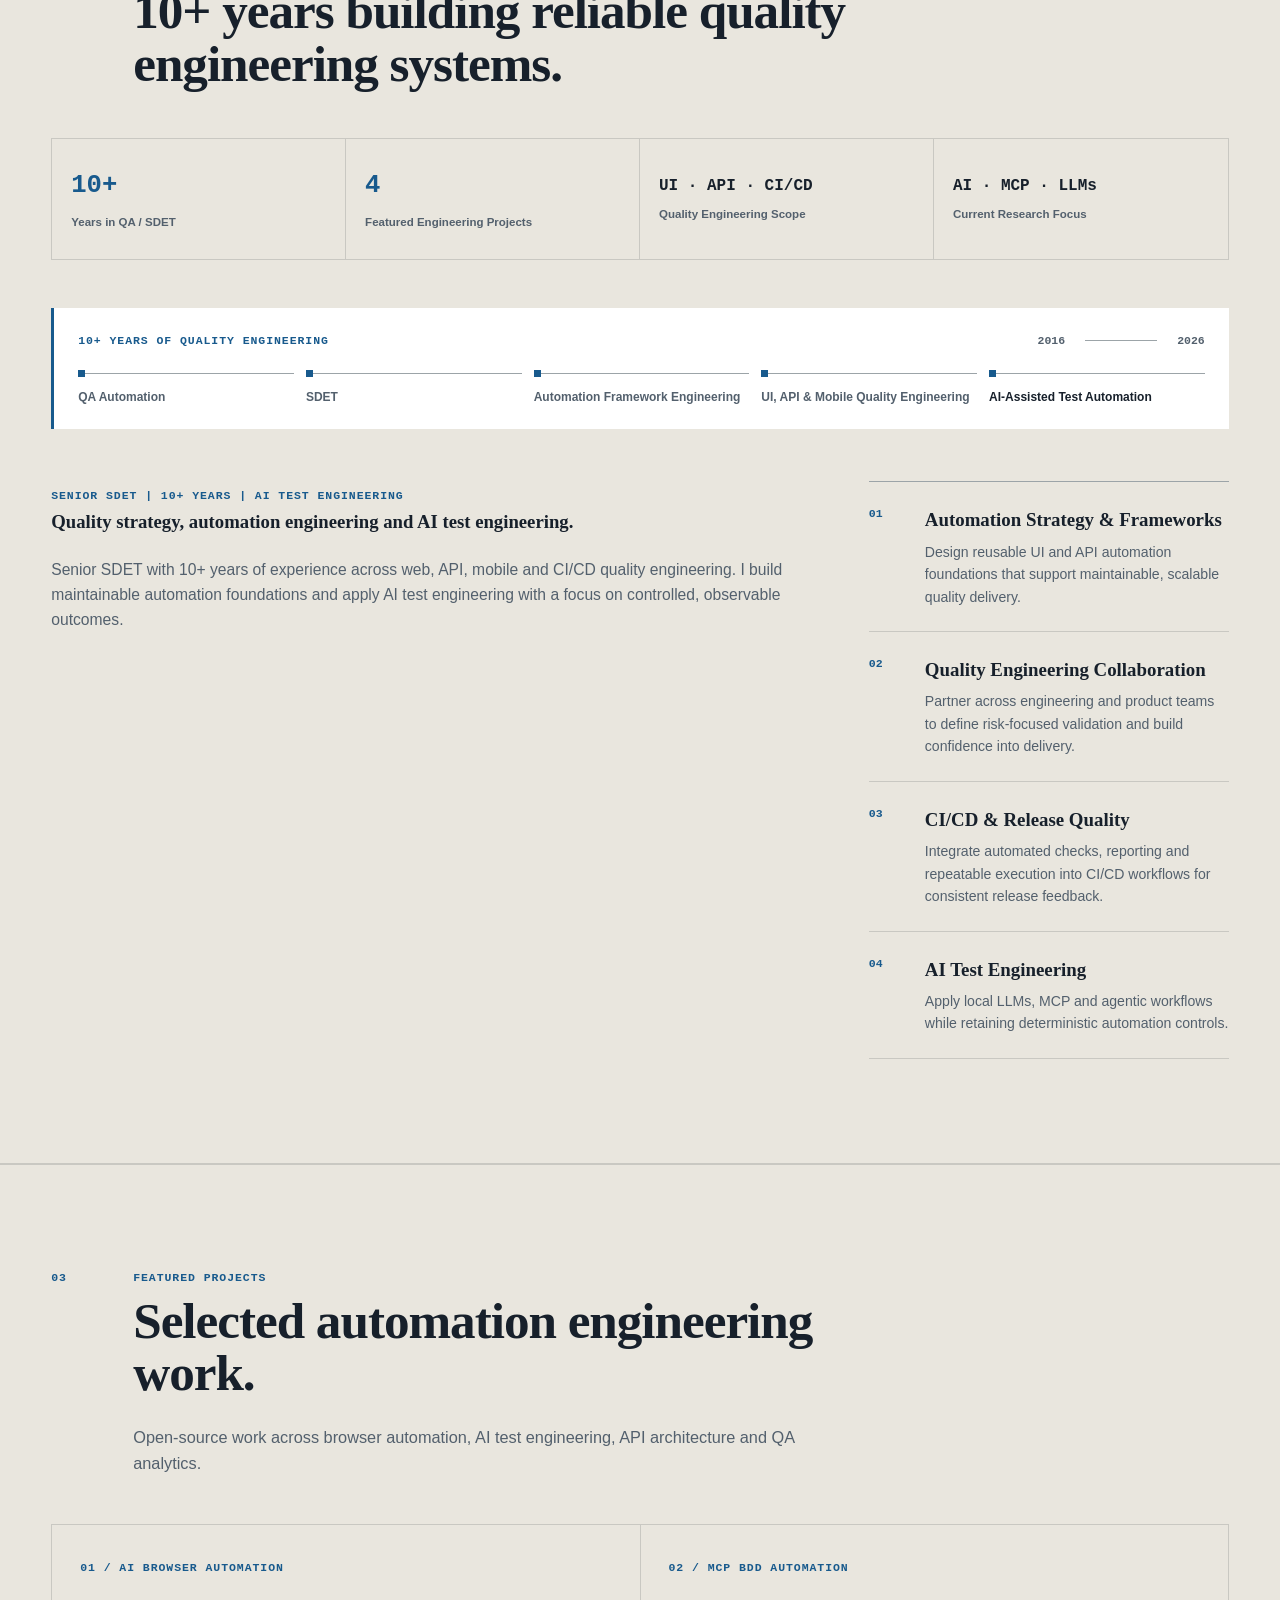
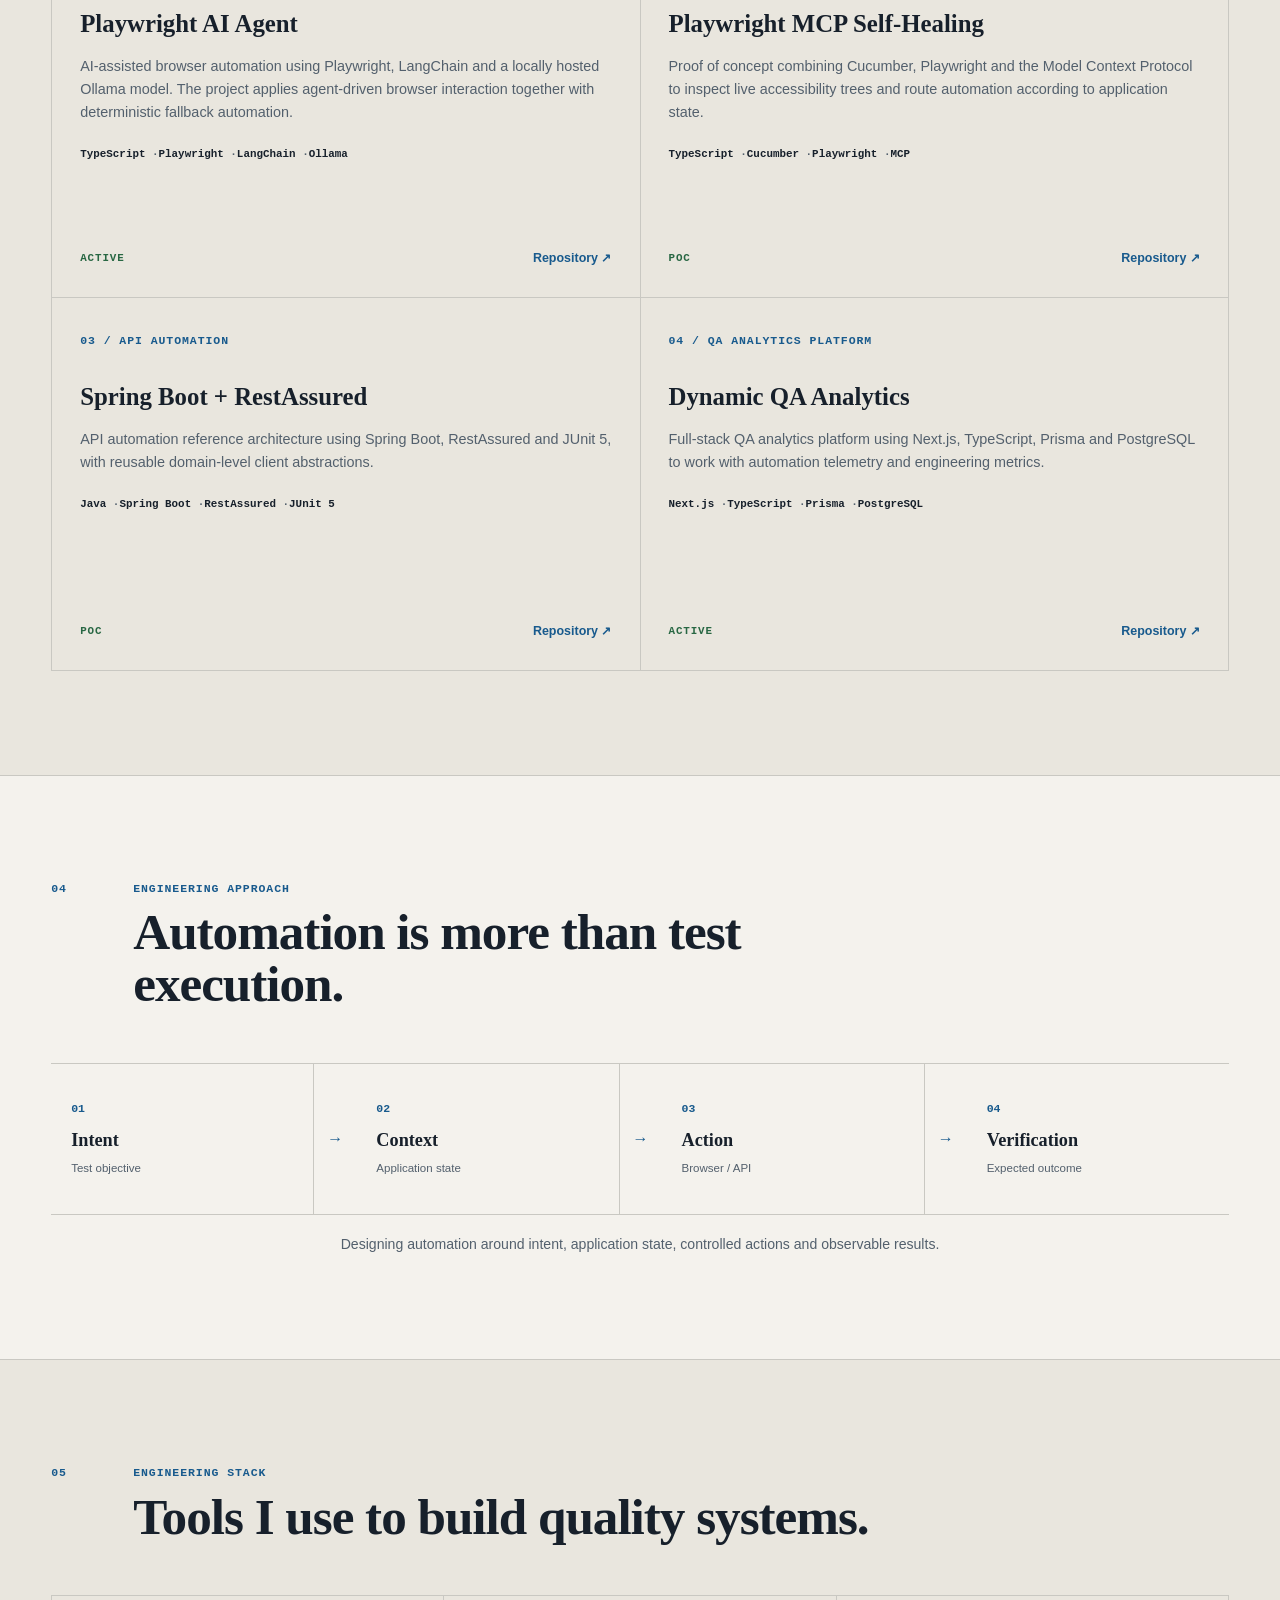
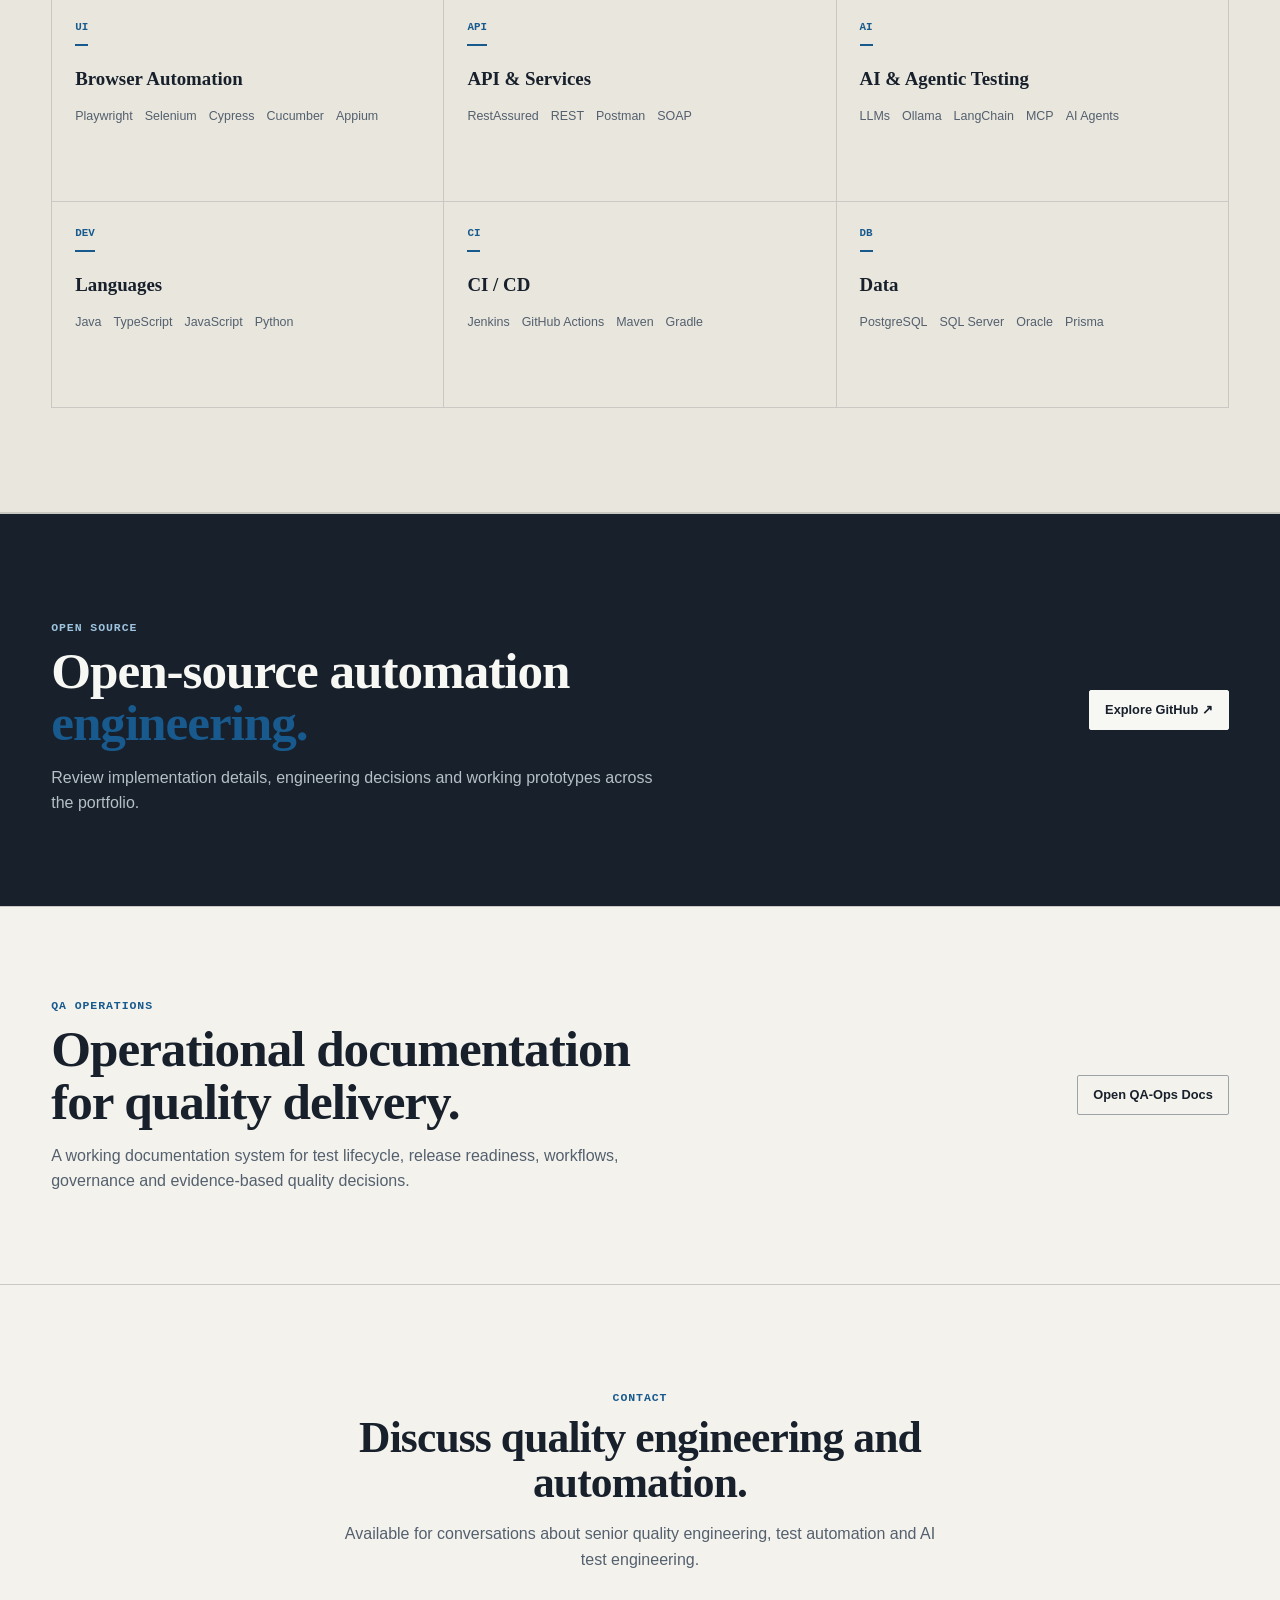
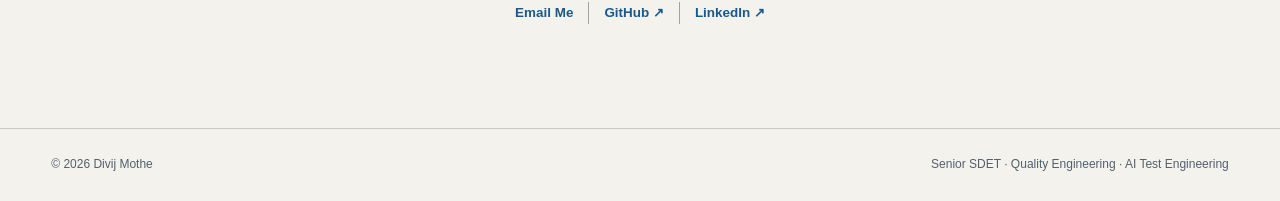
==== commit 769e8bf7: "feat: add layout for QA OPS and nav link" ====
--- a/index.html
+++ b/index.html
@@ -29,7 +29,7 @@
     <meta name="theme-color" content="#07090d">
 
     <link rel="icon" href="assets/logo.svg" type="image/svg+xml">
-    <link rel="stylesheet" href="css/professional.css?v=1">
+    <link rel="stylesheet" href="css/professional.css?v=2">
 </head>
 
 <body>
@@ -72,6 +72,20 @@
             </a>
 
         </div>
+
+        <details class="mobile-menu">
+            <summary aria-label="Open navigation menu">Menu</summary>
+
+            <nav aria-label="Mobile navigation">
+                <a href="#about">About</a>
+                <a href="#experience">Experience</a>
+                <a href="#projects">Projects</a>
+                <a href="#skills">Skills</a>
+                <a href="#contact">Contact</a>
+                <a href="assets/resume.pdf" target="_blank" rel="noopener noreferrer">Resume ↗</a>
+                <a href="https://github.com/divijqa" target="_blank" rel="noopener noreferrer">GitHub ↗</a>
+            </nav>
+        </details>
 
     </div>
 
@@ -1007,6 +1021,45 @@
 
 
     <!-- =========================
+         QA OPERATIONS
+    ========================== -->
+
+    <section class="operations-section">
+
+        <div class="container operations-inner">
+
+            <div>
+
+                <p class="section-label">
+                    QA OPERATIONS
+                </p>
+
+                <h2>
+                    Operational documentation
+                    for quality delivery.
+                </h2>
+
+                <p>
+                    A working documentation system for test lifecycle,
+                    release readiness, workflows, governance and
+                    evidence-based quality decisions.
+                </p>
+
+            </div>
+
+            <a
+                class="button button-secondary button-large"
+                href="https://divijqa.github.io/QA-Ops-Docs/"
+            >
+                Open QA-Ops Docs
+            </a>
+
+        </div>
+
+    </section>
+
+
+    <!-- =========================
          CONTACT
     ========================== -->
 
--- a/css/professional.css
+++ b/css/professional.css
@@ -163,6 +163,10 @@
     flex: 0 0 auto;
 }
 
+.mobile-menu {
+    display: none;
+}
+
 .nav-github,
 .button {
     display: inline-flex;
@@ -547,6 +551,11 @@
 .github-inner p { max-width: 620px; margin-top: 15px; color: #b5c0c6; }
 .github-inner .button-primary { background: #f7f7f4; border-color: #f7f7f4; color: var(--ink); }
 .github-inner .button-primary:hover { background: #9ec4df; border-color: #9ec4df; }
+
+.operations-section { padding: 90px 0; border-bottom: 1px solid var(--line); }
+.operations-inner { display: flex; align-items: center; justify-content: space-between; gap: 45px; }
+.operations-inner h2 { max-width: 650px; }
+.operations-inner p:not(.section-label) { max-width: 620px; margin-top: 15px; color: var(--ink-soft); }
 
 .contact-section { text-align: center; }
 .contact-inner { max-width: 800px; }
@@ -580,8 +589,16 @@
 @media (max-width: 760px) {
     .section { padding: 76px 0; }
     .nav-container { min-height: 62px; }
-    .nav-link { display: none; }
-    .nav-github { min-height: 36px; padding: 0 11px; }
+    .nav-actions { display: none; }
+    .mobile-menu { position: relative; display: block; margin-left: auto; }
+    .mobile-menu summary { min-height: 36px; display: flex; align-items: center; padding: 0 11px; border: 1px solid var(--ink); color: var(--ink); cursor: pointer; font-size: 0.76rem; font-weight: 800; list-style: none; }
+    .mobile-menu summary::-webkit-details-marker { display: none; }
+    .mobile-menu summary::after { content: "+"; margin-left: 8px; color: var(--blue); font-family: "SFMono-Regular", Menlo, Consolas, monospace; }
+    .mobile-menu[open] summary::after { content: "−"; }
+    .mobile-menu nav { position: absolute; top: calc(100% + 8px); right: 0; z-index: 30; width: 210px; display: grid; border: 1px solid var(--ink); background: var(--paper); }
+    .mobile-menu nav a { padding: 11px 13px; border-bottom: 1px solid var(--line); color: var(--ink); font-size: 0.82rem; font-weight: 700; }
+    .mobile-menu nav a:last-child { border-bottom: 0; }
+    .mobile-menu nav a:hover { background: var(--blue-pale); color: var(--blue-dark); }
     .hero-grid { padding: 70px 0; }
     .hero h1 { font-size: clamp(3.1rem, 14vw, 5rem); }
     .hero-description { font-size: 1rem; }
@@ -596,8 +613,8 @@
     .timeline-stages li { padding: 14px 0 14px 18px; border-top: 0; border-left: 1px solid var(--line-strong); }
     .timeline-stages li::before { top: 18px; left: -4px; }
     .project-card { min-height: 0; padding: 23px; }
-    .github-inner, .footer-inner { flex-direction: column; align-items: flex-start; }
-    .github-inner { gap: 28px; }
+    .github-inner, .operations-inner, .footer-inner { flex-direction: column; align-items: flex-start; }
+    .github-inner, .operations-inner { gap: 28px; }
     .footer-inner { justify-content: center; padding: 20px 0; }
 }
 
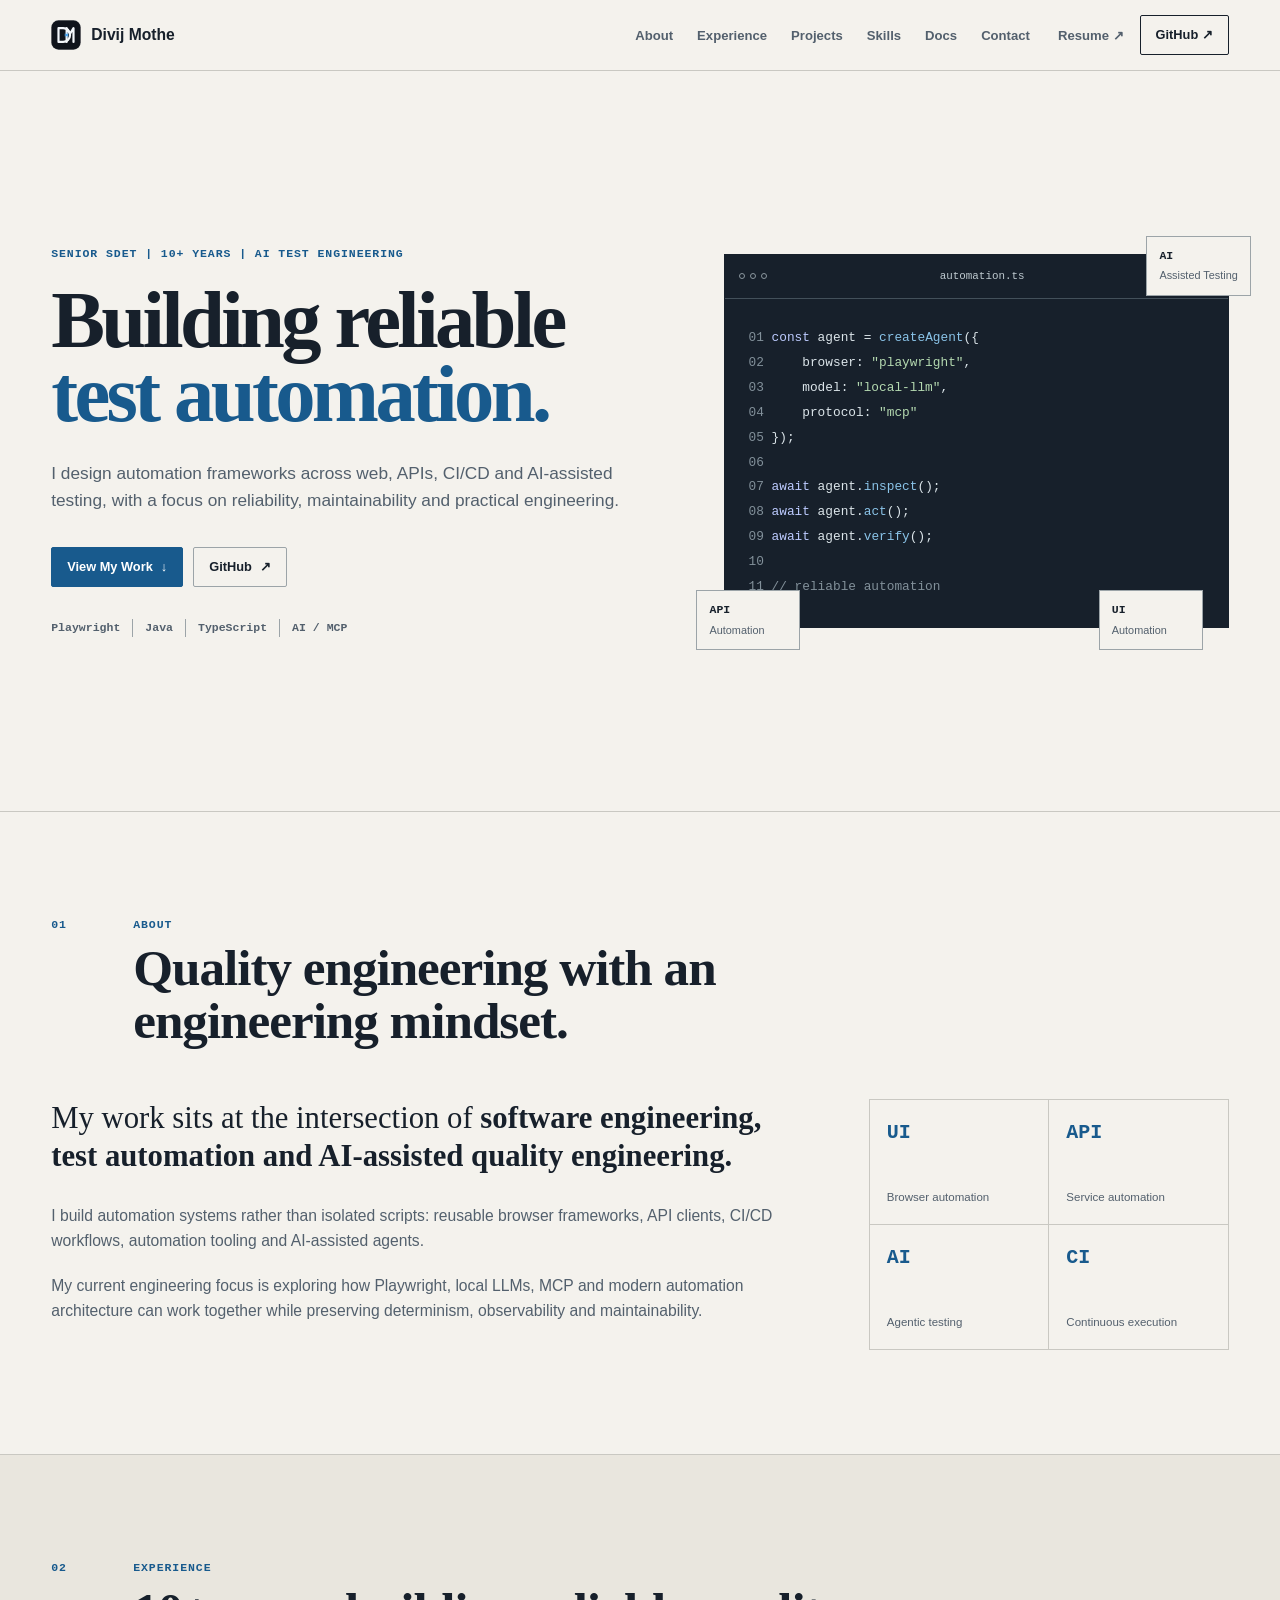
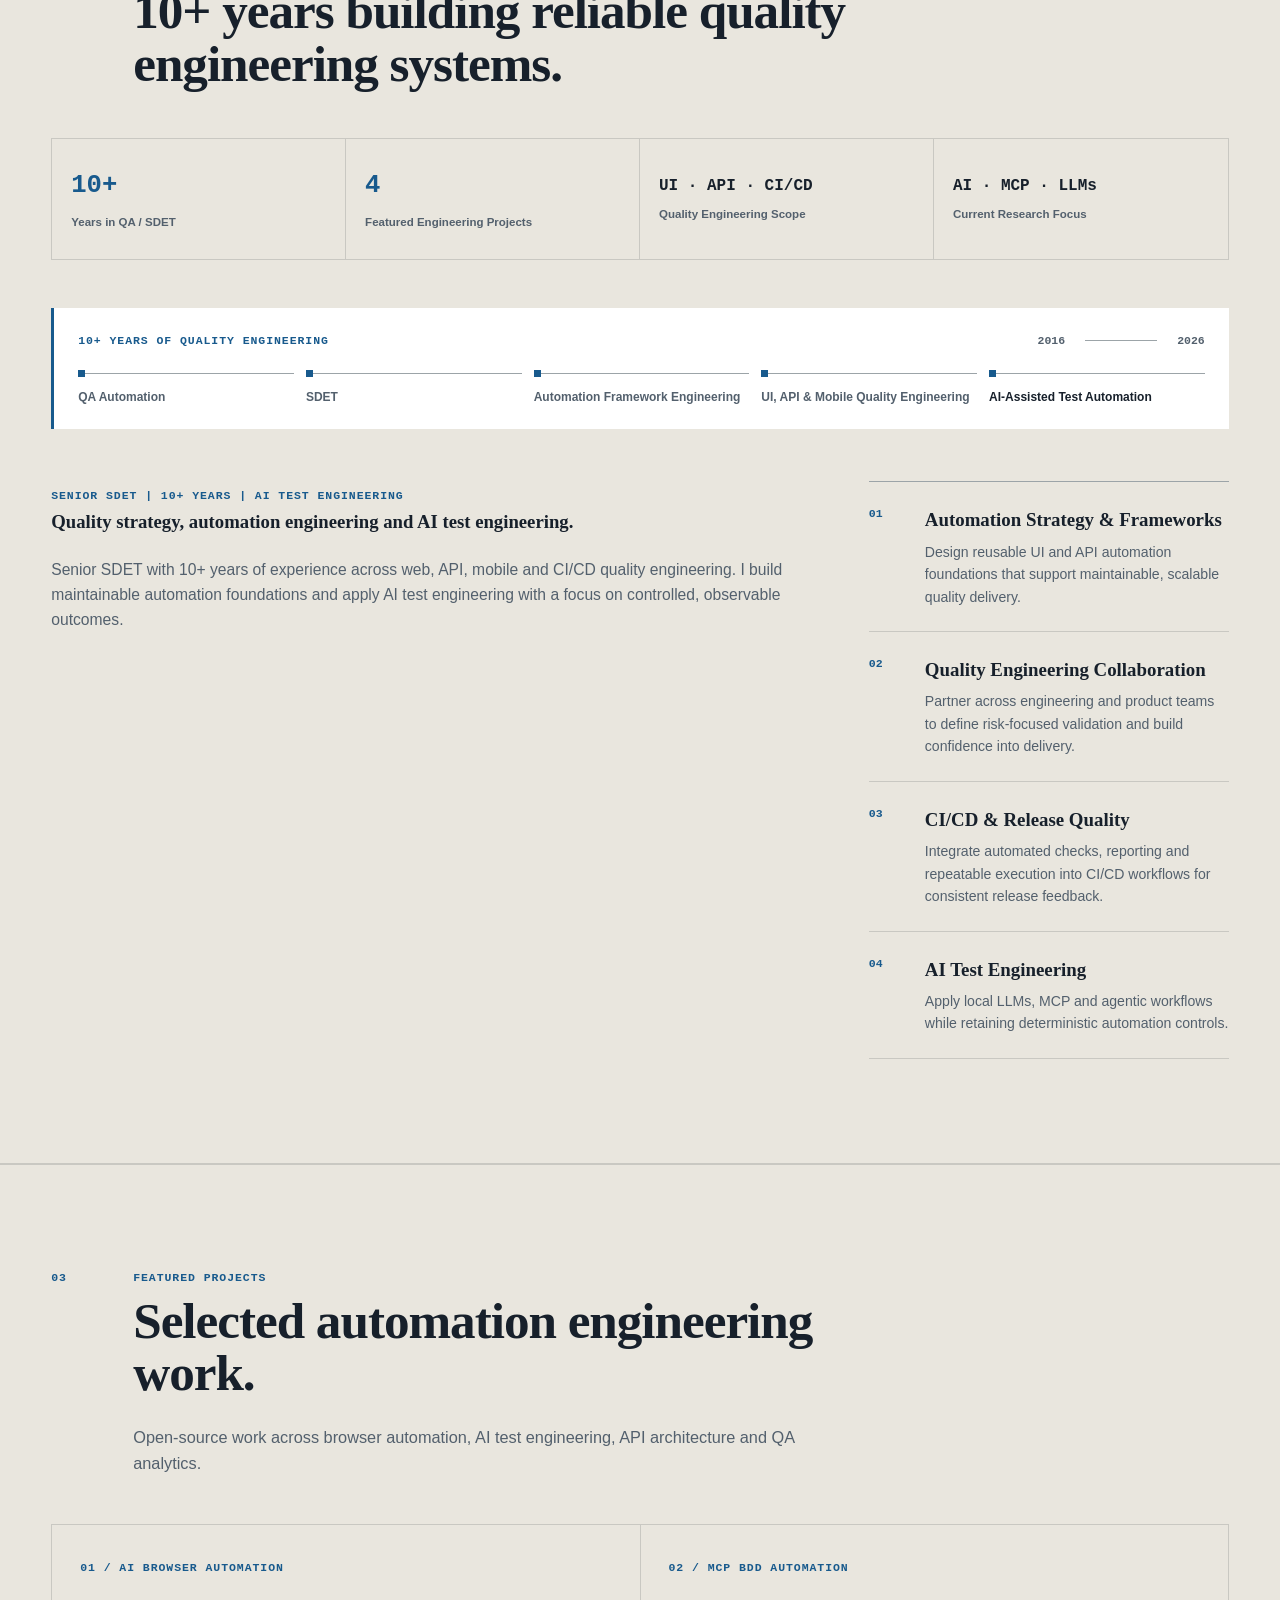
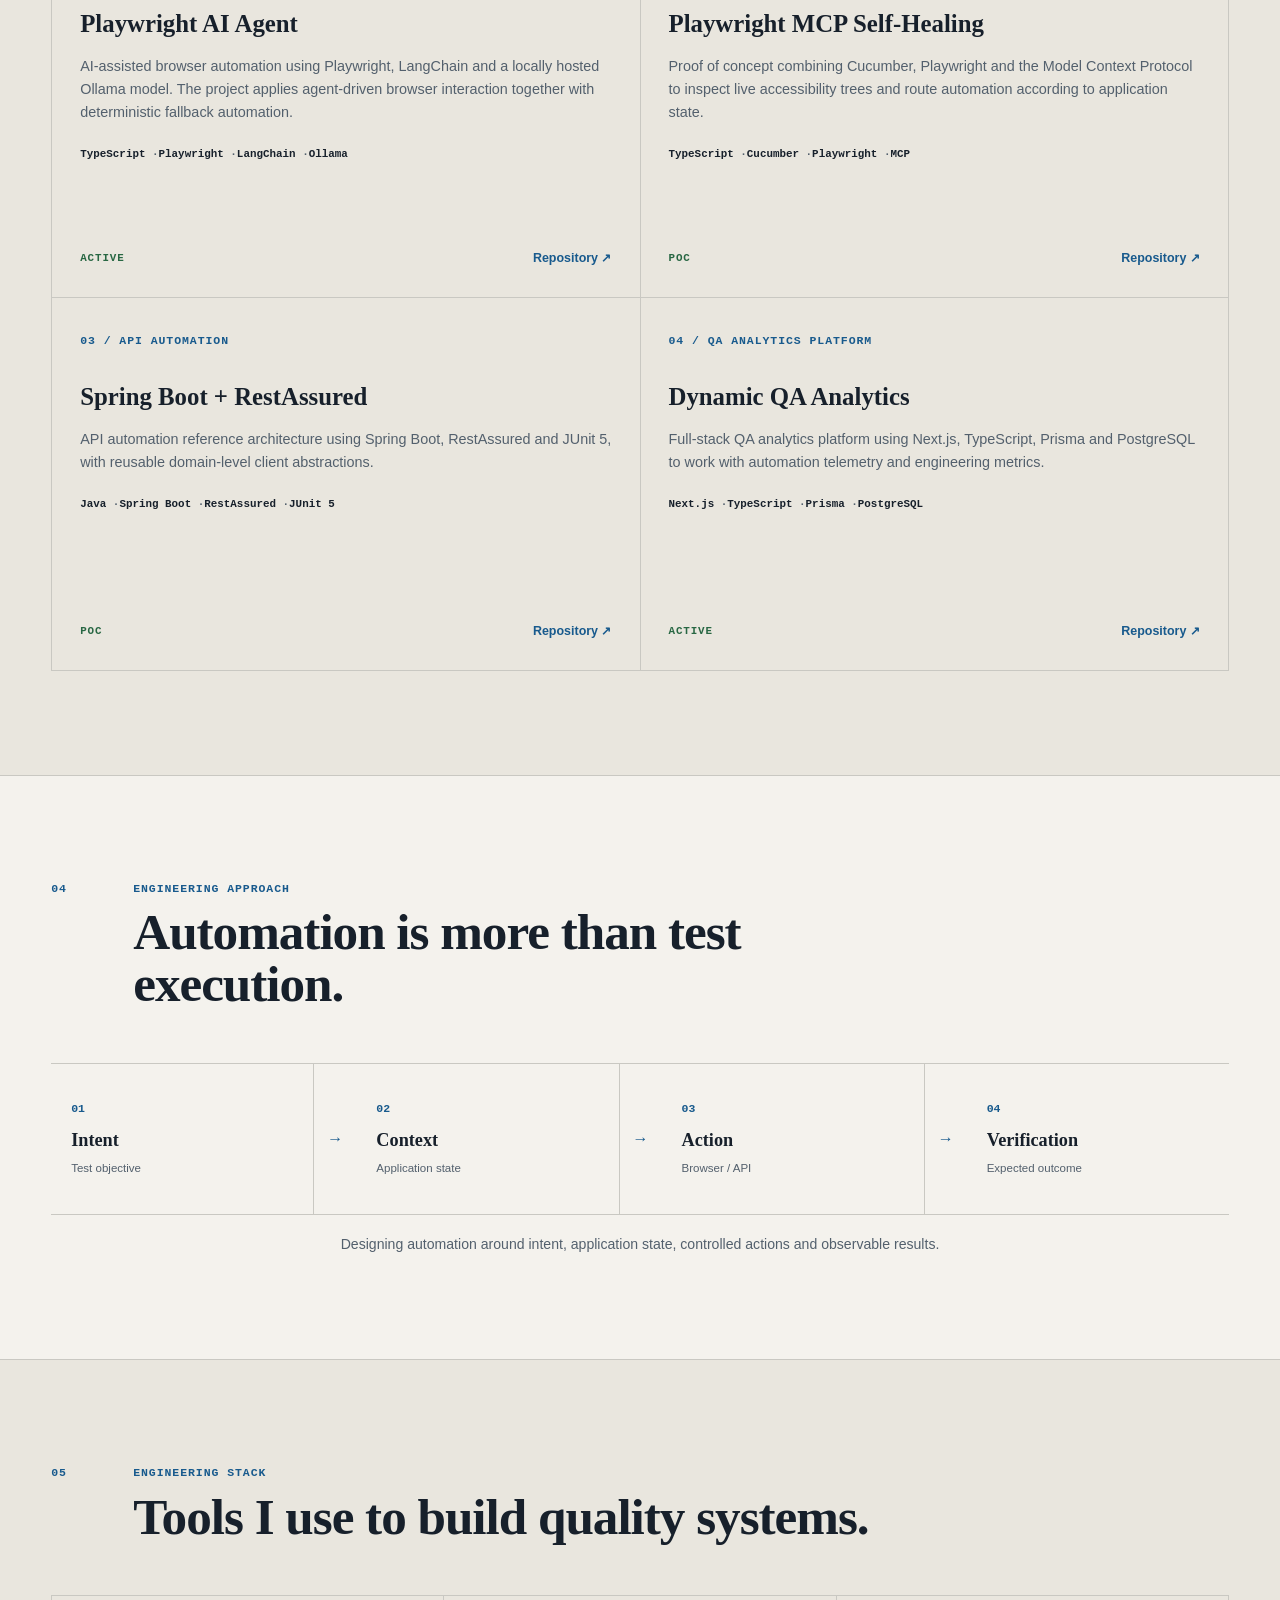
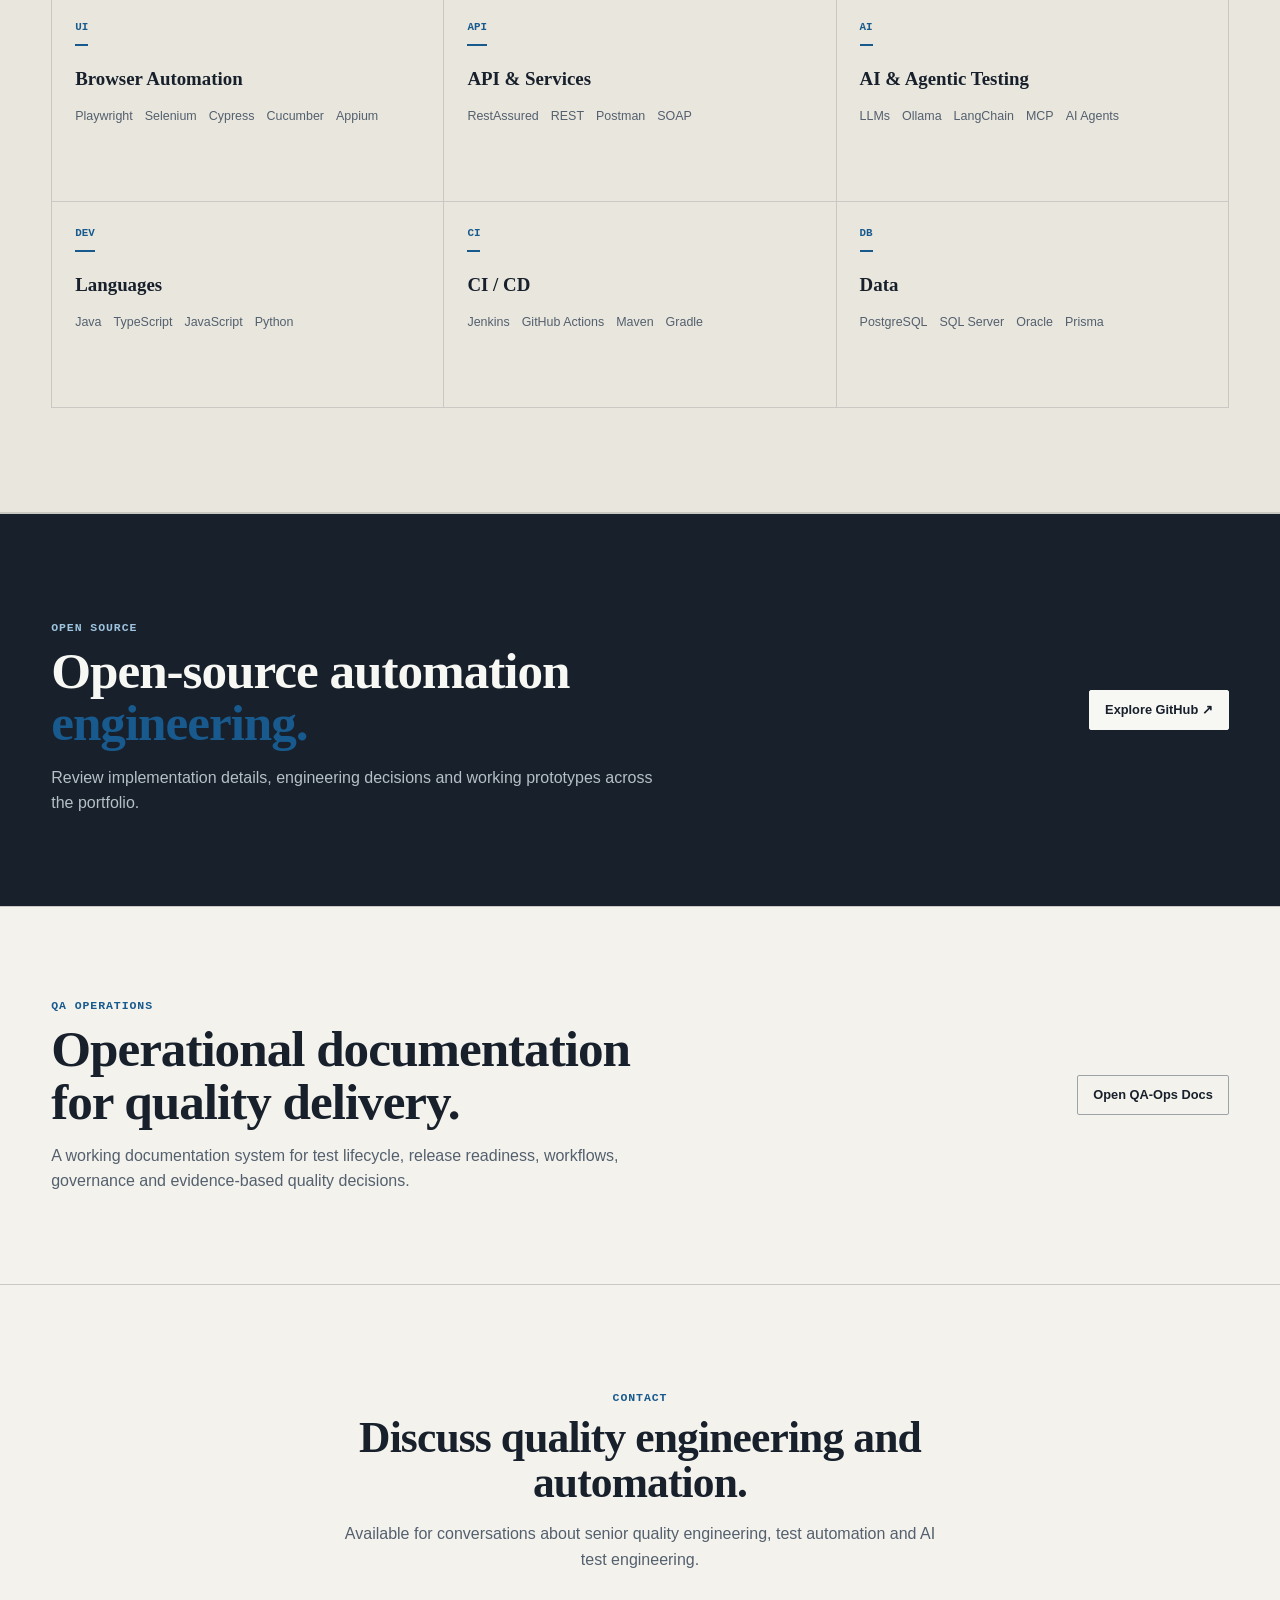
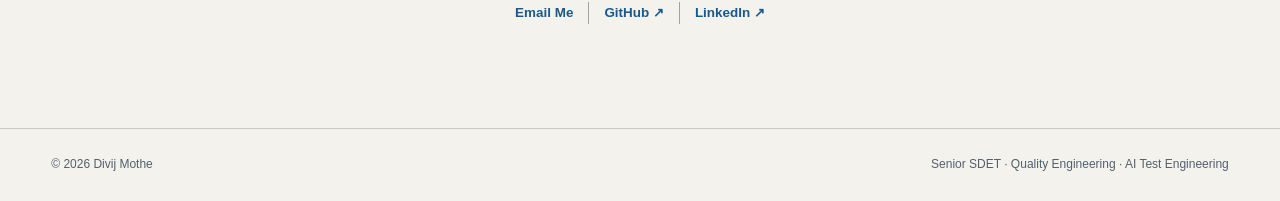
==== commit ab84682d: "Add Docs navigation and tablet menu" ====
--- a/index.html
+++ b/index.html
@@ -48,6 +48,7 @@
             <a href="#experience">Experience</a>
             <a href="#projects">Projects</a>
             <a href="#skills">Skills</a>
+            <a href="https://divijqa.github.io/QA-Ops-Docs/">Docs</a>
             <a href="#contact">Contact</a>
         </nav>
 
@@ -81,6 +82,7 @@
                 <a href="#experience">Experience</a>
                 <a href="#projects">Projects</a>
                 <a href="#skills">Skills</a>
+                <a href="https://divijqa.github.io/QA-Ops-Docs/">Docs</a>
                 <a href="#contact">Contact</a>
                 <a href="assets/resume.pdf" target="_blank" rel="noopener noreferrer">Resume ↗</a>
                 <a href="https://github.com/divijqa" target="_blank" rel="noopener noreferrer">GitHub ↗</a>
--- a/css/professional.css
+++ b/css/professional.css
@@ -570,7 +570,16 @@
 
 @media (max-width: 1050px) {
     .desktop-nav { display: none; }
-    .nav-actions { margin-left: auto; }
+    .nav-actions { display: none; }
+    .mobile-menu { position: relative; display: block; margin-left: auto; }
+    .mobile-menu summary { min-height: 38px; display: flex; align-items: center; padding: 0 12px; border: 1px solid var(--ink); color: var(--ink); cursor: pointer; font-size: 0.78rem; font-weight: 800; list-style: none; }
+    .mobile-menu summary::-webkit-details-marker { display: none; }
+    .mobile-menu summary::after { content: "+"; margin-left: 8px; color: var(--blue); font-family: "SFMono-Regular", Menlo, Consolas, monospace; }
+    .mobile-menu[open] summary::after { content: "−"; }
+    .mobile-menu nav { position: absolute; top: calc(100% + 8px); right: 0; z-index: 30; width: 210px; display: grid; border: 1px solid var(--ink); background: var(--paper); }
+    .mobile-menu nav a { padding: 11px 13px; border-bottom: 1px solid var(--line); color: var(--ink); font-size: 0.82rem; font-weight: 700; }
+    .mobile-menu nav a:last-child { border-bottom: 0; }
+    .mobile-menu nav a:hover { background: var(--blue-pale); color: var(--blue-dark); }
     .hero-grid { min-height: auto; grid-template-columns: 1fr; gap: 64px; padding: 90px 0; }
     .hero-visual { display: grid; grid-template-columns: repeat(3, 1fr); gap: 1px; border: 1px solid var(--line); background: var(--line); }
     .code-window { grid-column: 1 / -1; }
@@ -589,16 +598,7 @@
 @media (max-width: 760px) {
     .section { padding: 76px 0; }
     .nav-container { min-height: 62px; }
-    .nav-actions { display: none; }
-    .mobile-menu { position: relative; display: block; margin-left: auto; }
-    .mobile-menu summary { min-height: 36px; display: flex; align-items: center; padding: 0 11px; border: 1px solid var(--ink); color: var(--ink); cursor: pointer; font-size: 0.76rem; font-weight: 800; list-style: none; }
-    .mobile-menu summary::-webkit-details-marker { display: none; }
-    .mobile-menu summary::after { content: "+"; margin-left: 8px; color: var(--blue); font-family: "SFMono-Regular", Menlo, Consolas, monospace; }
-    .mobile-menu[open] summary::after { content: "−"; }
-    .mobile-menu nav { position: absolute; top: calc(100% + 8px); right: 0; z-index: 30; width: 210px; display: grid; border: 1px solid var(--ink); background: var(--paper); }
-    .mobile-menu nav a { padding: 11px 13px; border-bottom: 1px solid var(--line); color: var(--ink); font-size: 0.82rem; font-weight: 700; }
-    .mobile-menu nav a:last-child { border-bottom: 0; }
-    .mobile-menu nav a:hover { background: var(--blue-pale); color: var(--blue-dark); }
+    .mobile-menu summary { min-height: 36px; padding: 0 11px; font-size: 0.76rem; }
     .hero-grid { padding: 70px 0; }
     .hero h1 { font-size: clamp(3.1rem, 14vw, 5rem); }
     .hero-description { font-size: 1rem; }
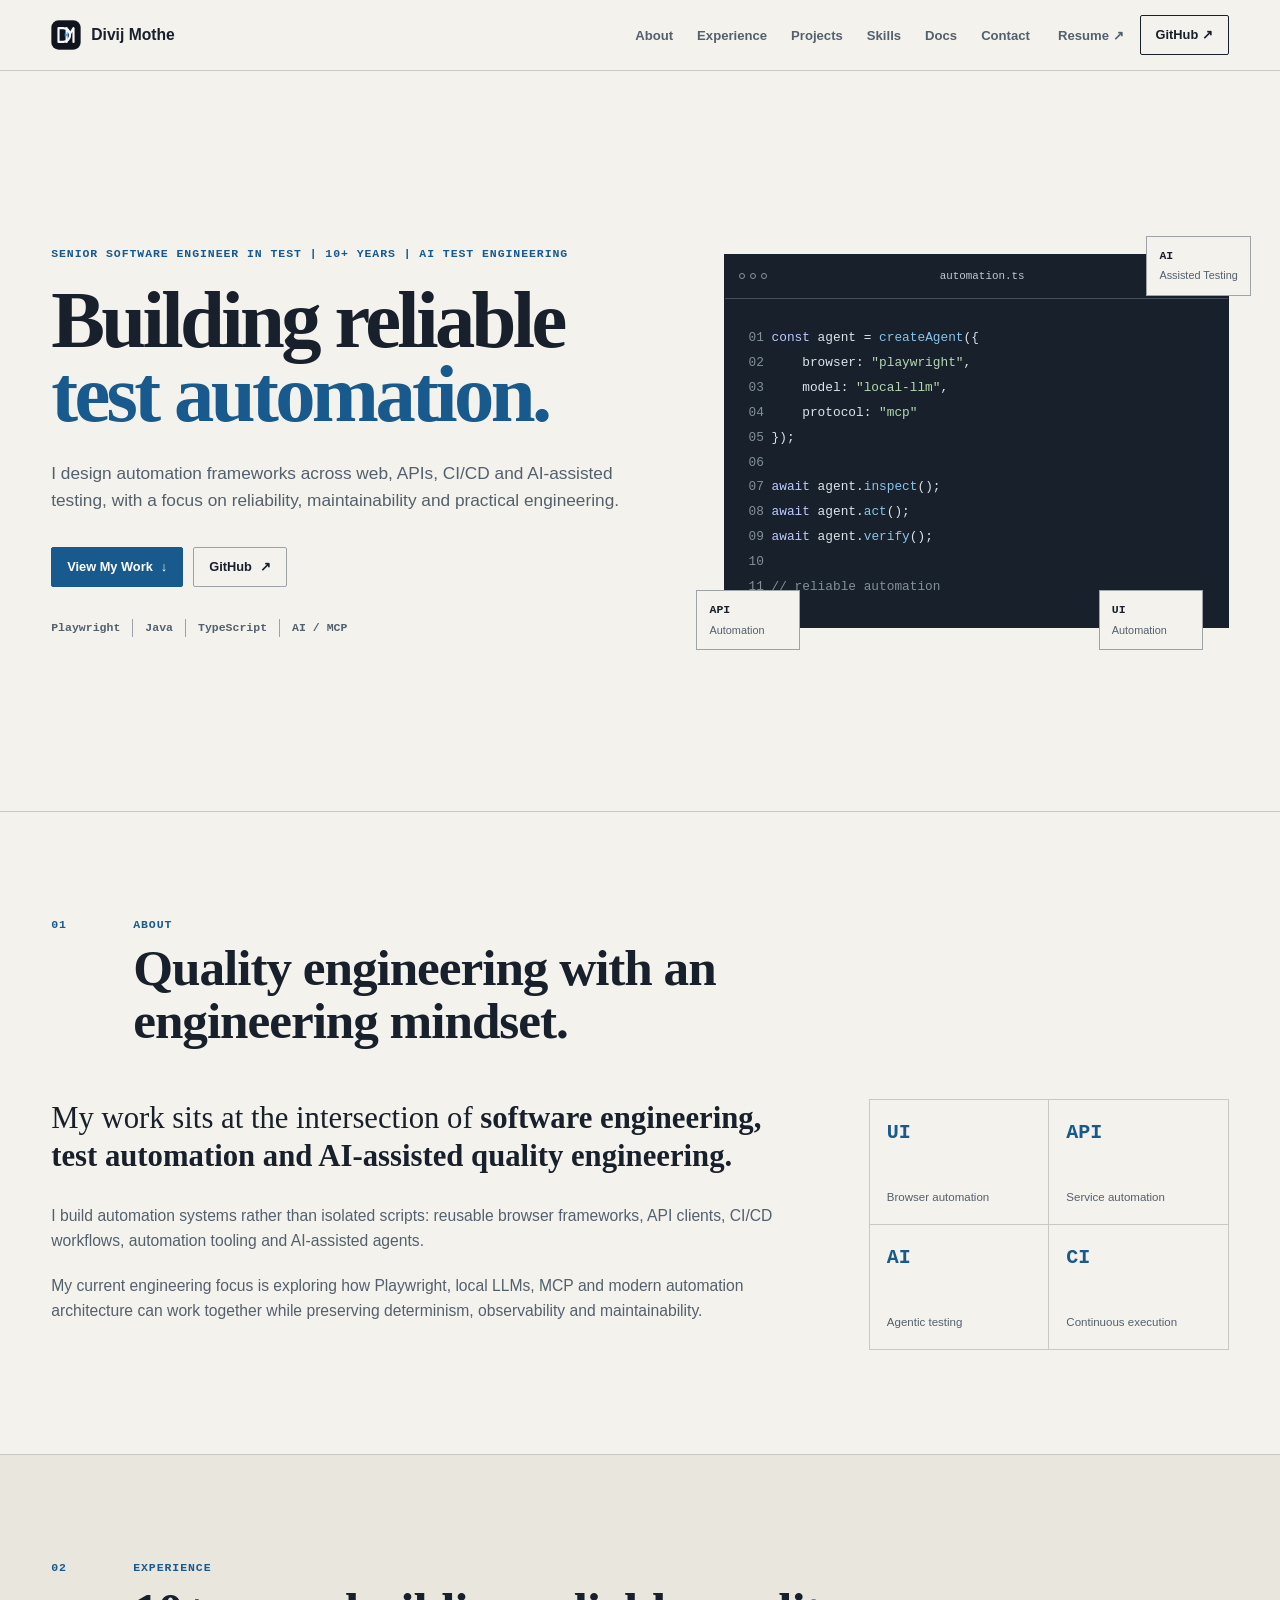
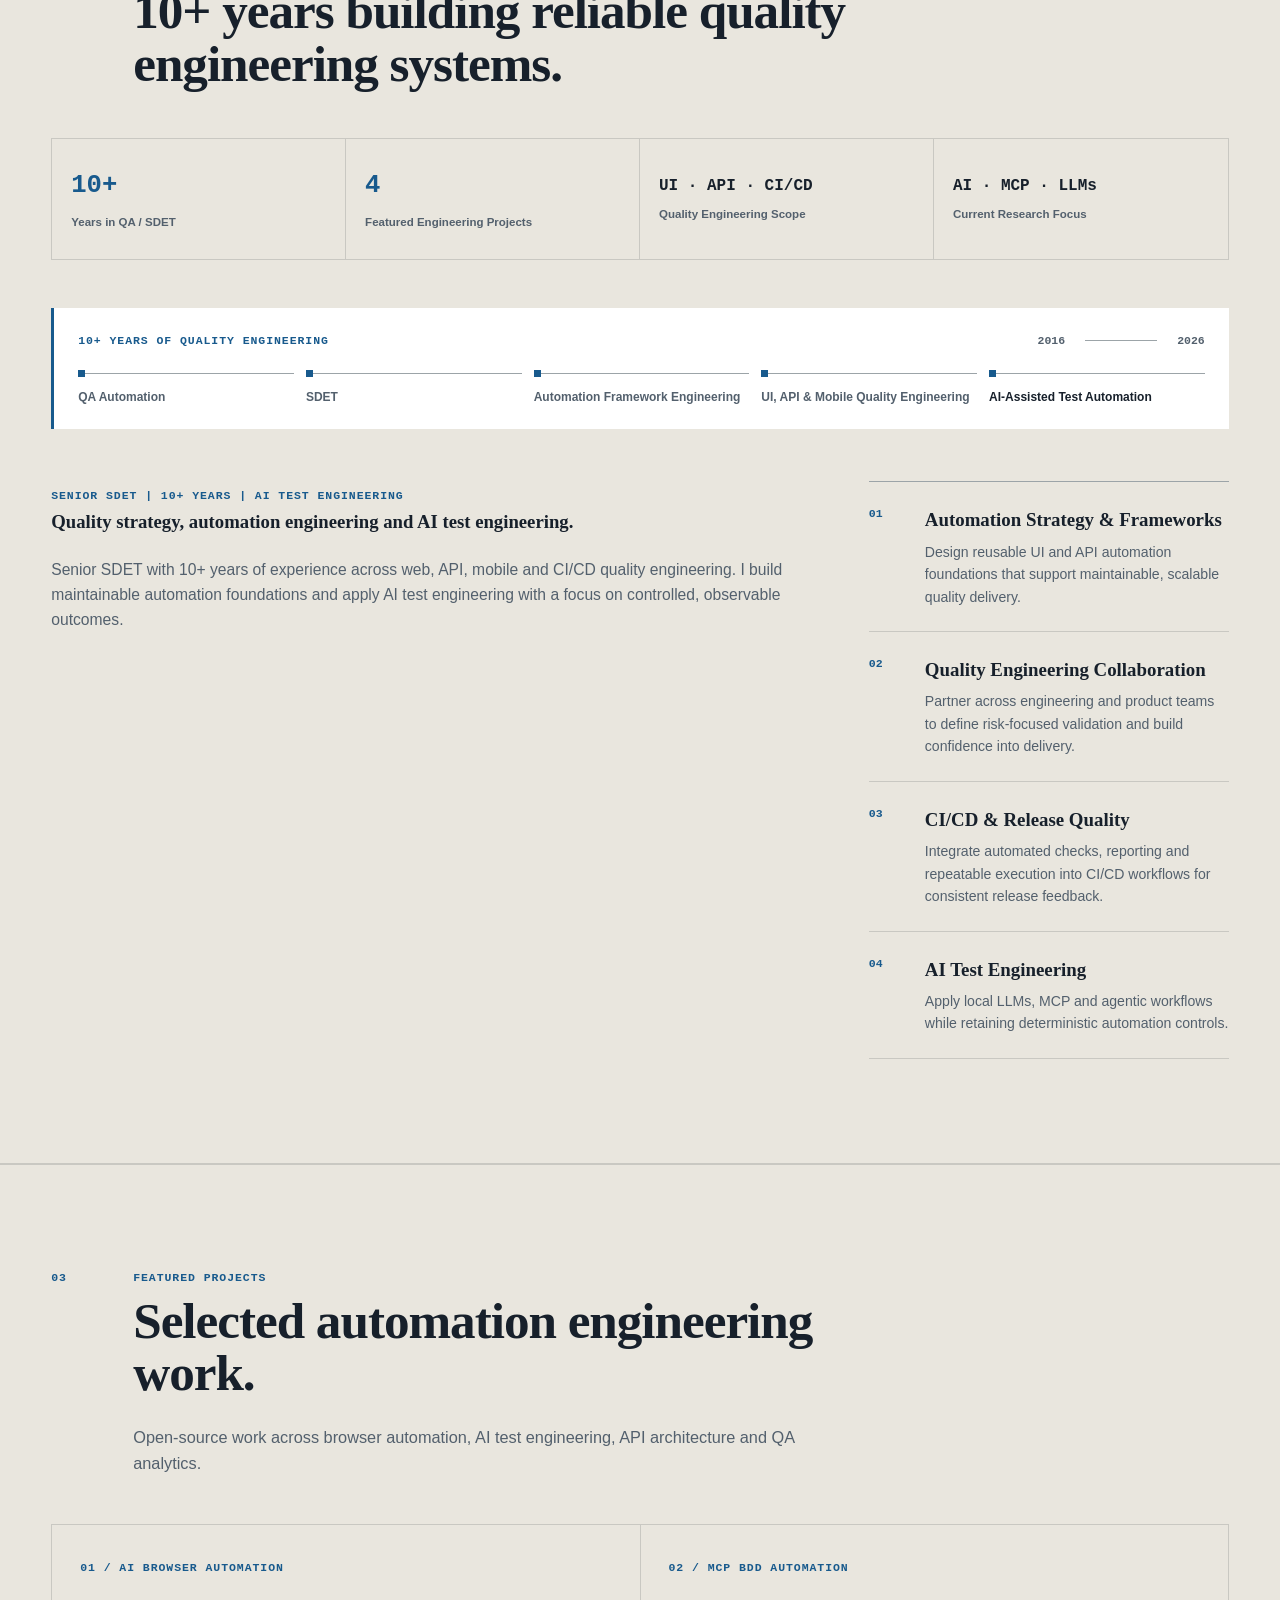
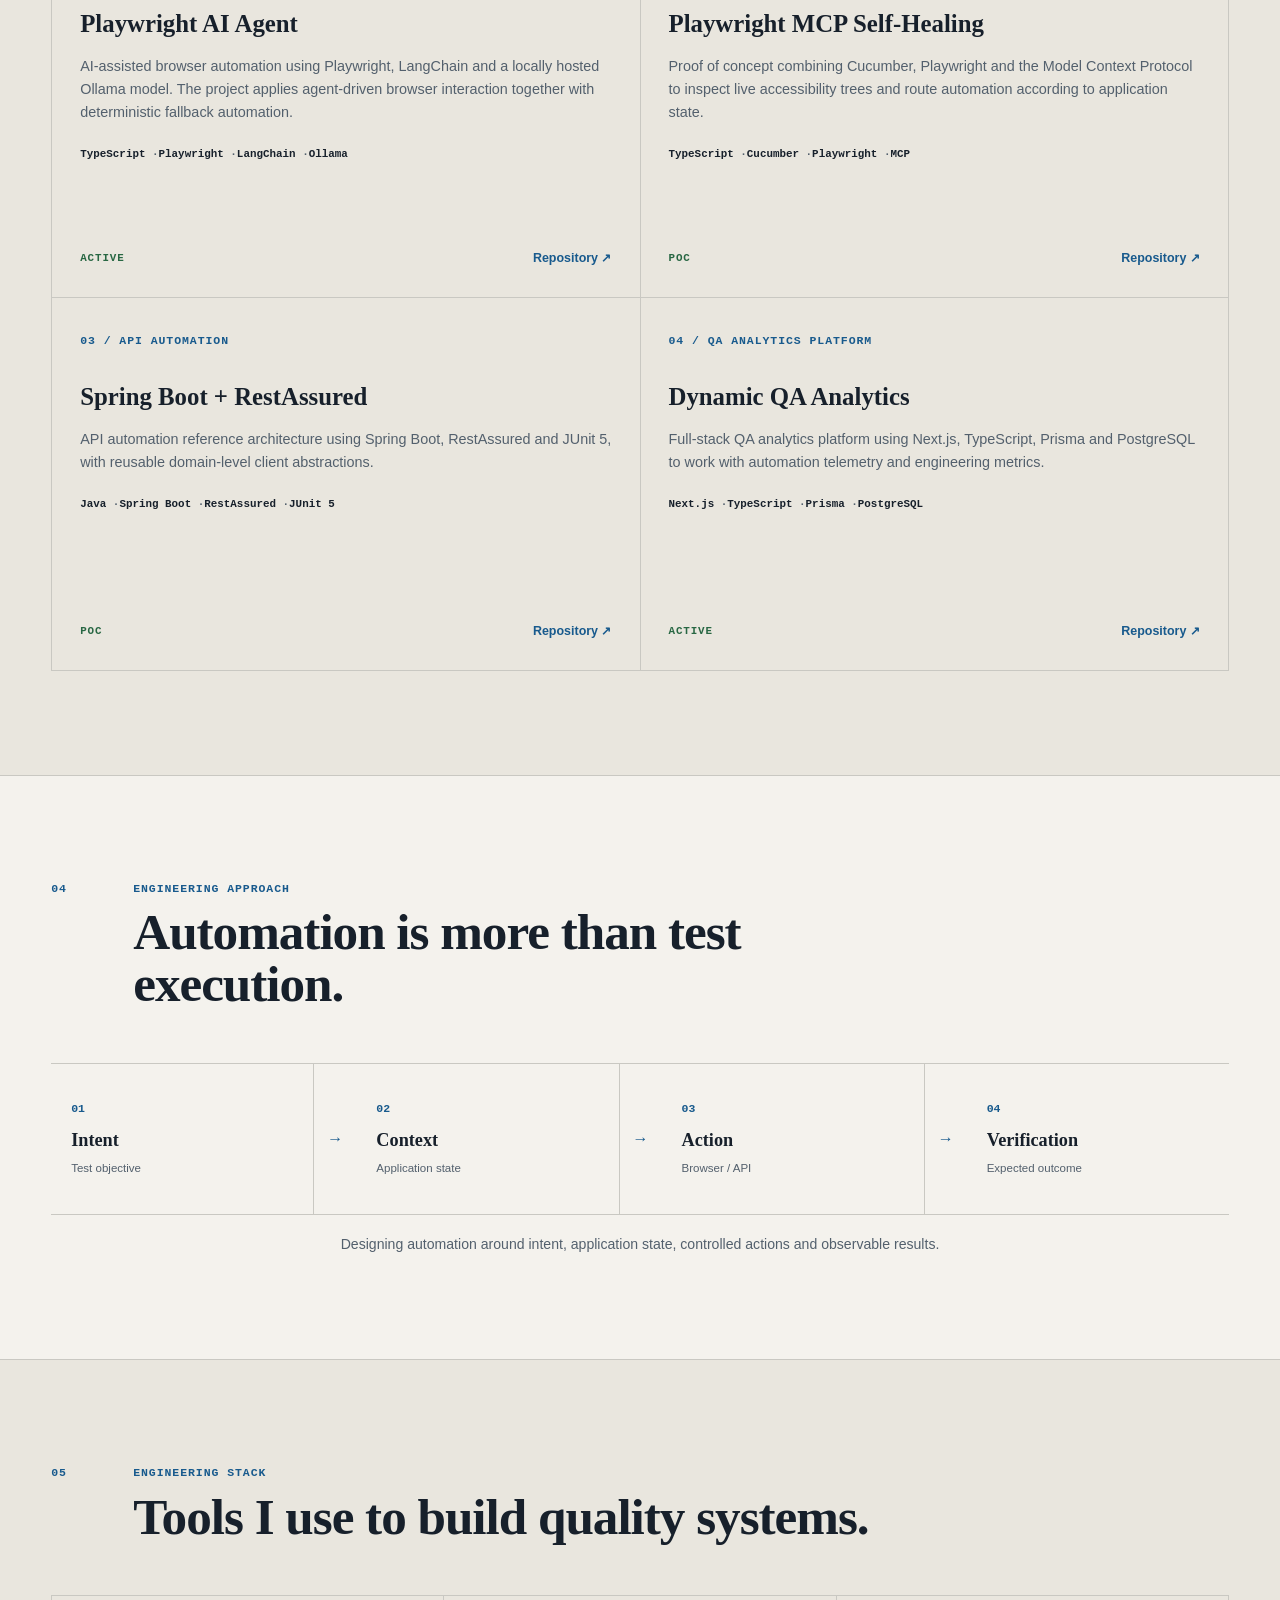
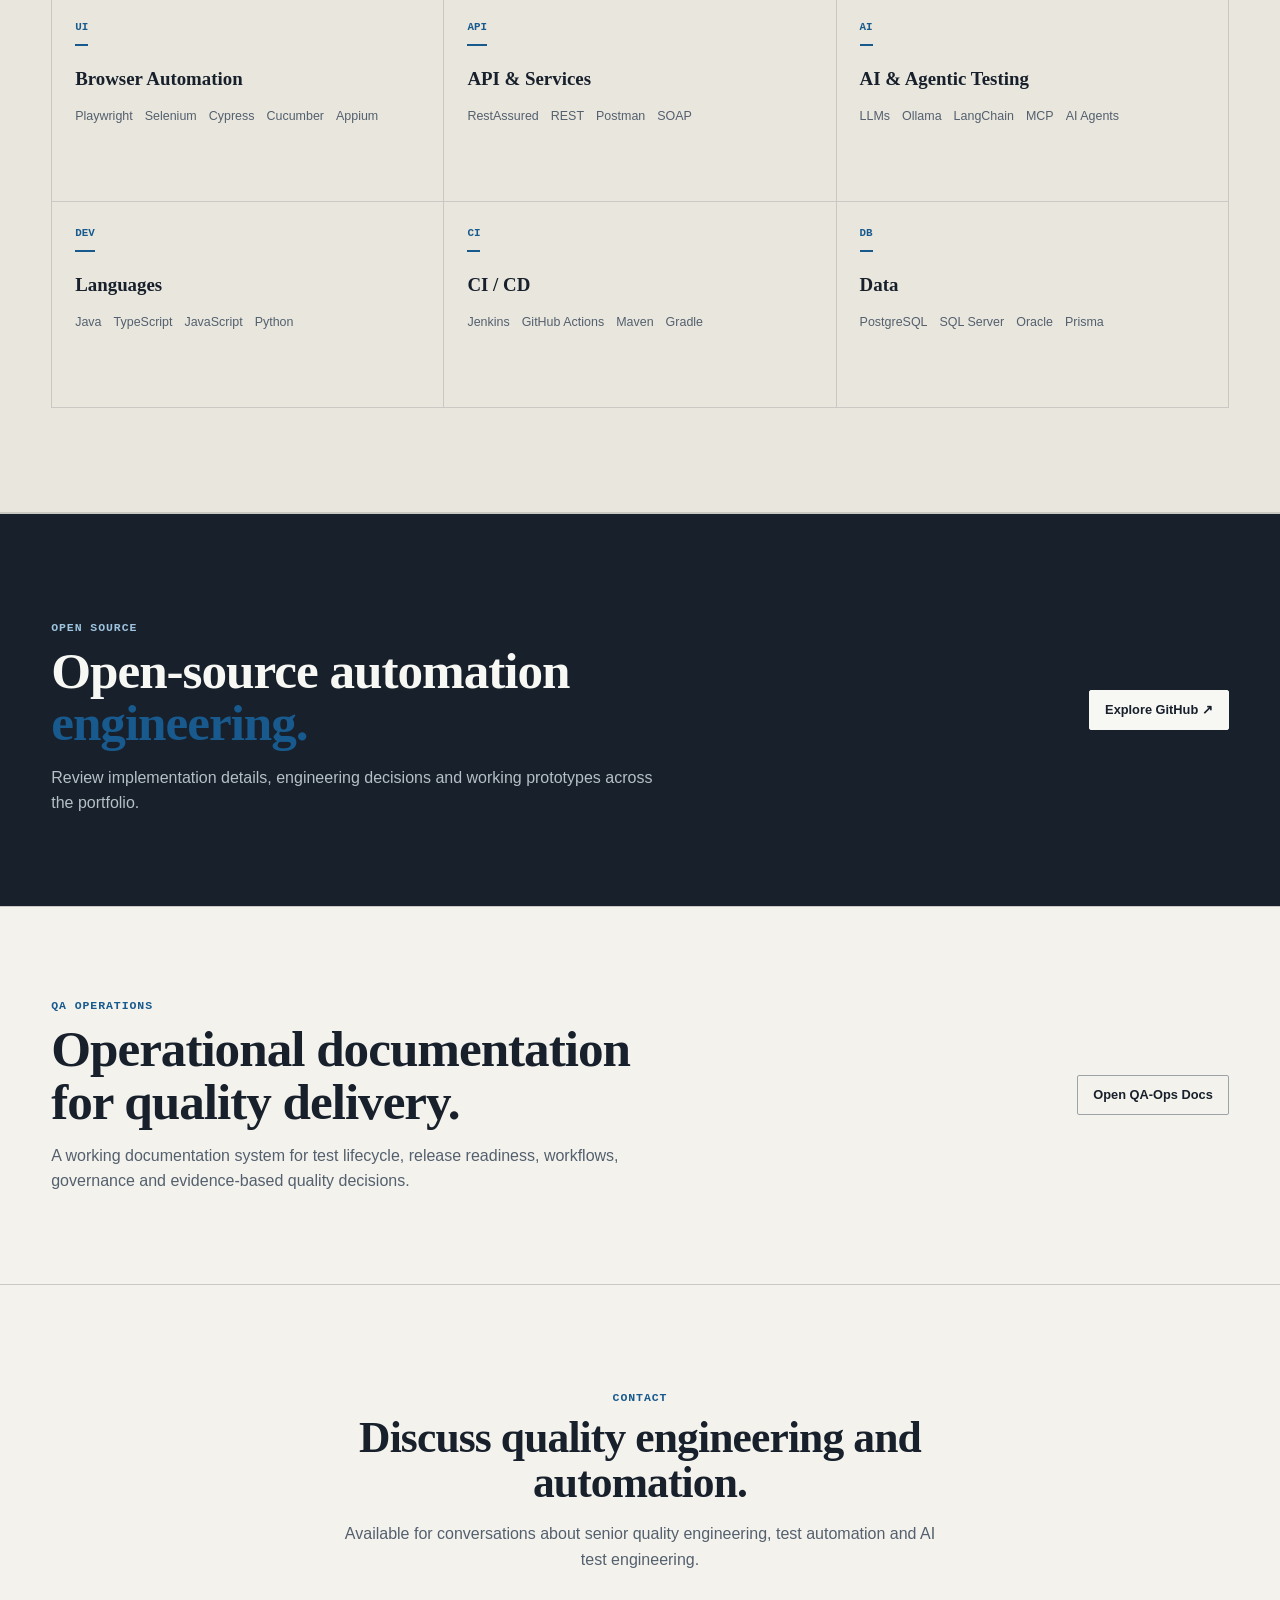
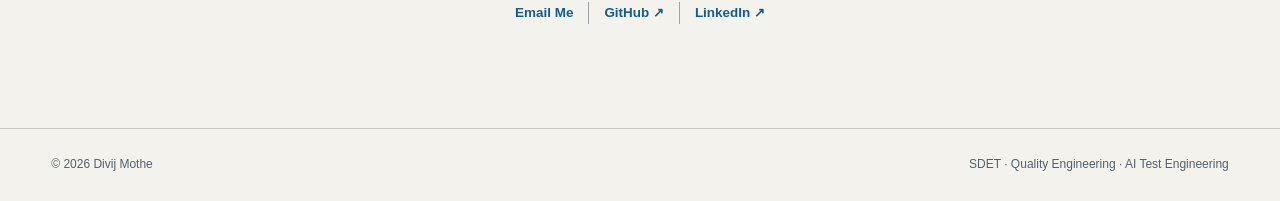
==== commit a1ca9e5d: "Update branding: Software Engineer title and metadata" ====
--- a/index.html
+++ b/index.html
@@ -4,23 +4,23 @@
     <meta charset="UTF-8">
     <meta name="viewport" content="width=device-width, initial-scale=1.0">
 
-    <title>Divij Mothe | Senior SDET | AI Test Engineering</title>
+    <title>Divij Mothe | Software Engineer | AI Test Engineering</title>
 
     <meta
         name="description"
-        content="Divij Mothe is a Senior SDET with 10+ years of experience in AI test engineering, test automation, Playwright, Java, TypeScript, REST API automation, MCP and CI/CD."
+        content="Divij Mothe is a Senior Software Engineer in Test with 10+ years of experience in AI test engineering, test automation, Playwright, Java, TypeScript, REST API automation, MCP and CI/CD."
     >
 
     <meta name="author" content="Divij Mothe">
 
     <meta
         property="og:title"
-        content="Divij Mothe | Senior SDET | AI Test Engineering"
+        content="Divij Mothe | Software Engineer | AI Test Engineering"
     >
 
     <meta
         property="og:description"
-        content="Senior SDET with 10+ years of experience building reliable AI test engineering, web, API and CI/CD automation."
+        content="Senior Software Engineer in Test with 10+ years of experience building reliable AI test engineering, web, API and CI/CD automation."
     >
 
     <meta property="og:type" content="website">
@@ -107,7 +107,7 @@
             <div class="hero-copy">
 
                 <p class="eyebrow">
-                    SENIOR SDET | <span data-career-years>10+</span> YEARS | AI TEST ENGINEERING
+                    SENIOR SOFTWARE ENGINEER IN TEST | <span data-career-years>10+</span> YEARS | AI TEST ENGINEERING
                 </p>
 
                 <h1>
@@ -1125,7 +1125,7 @@
         </span>
 
         <span>
-            Senior SDET · Quality Engineering · AI Test Engineering
+            SDET · Quality Engineering · AI Test Engineering
         </span>
 
     </div>
